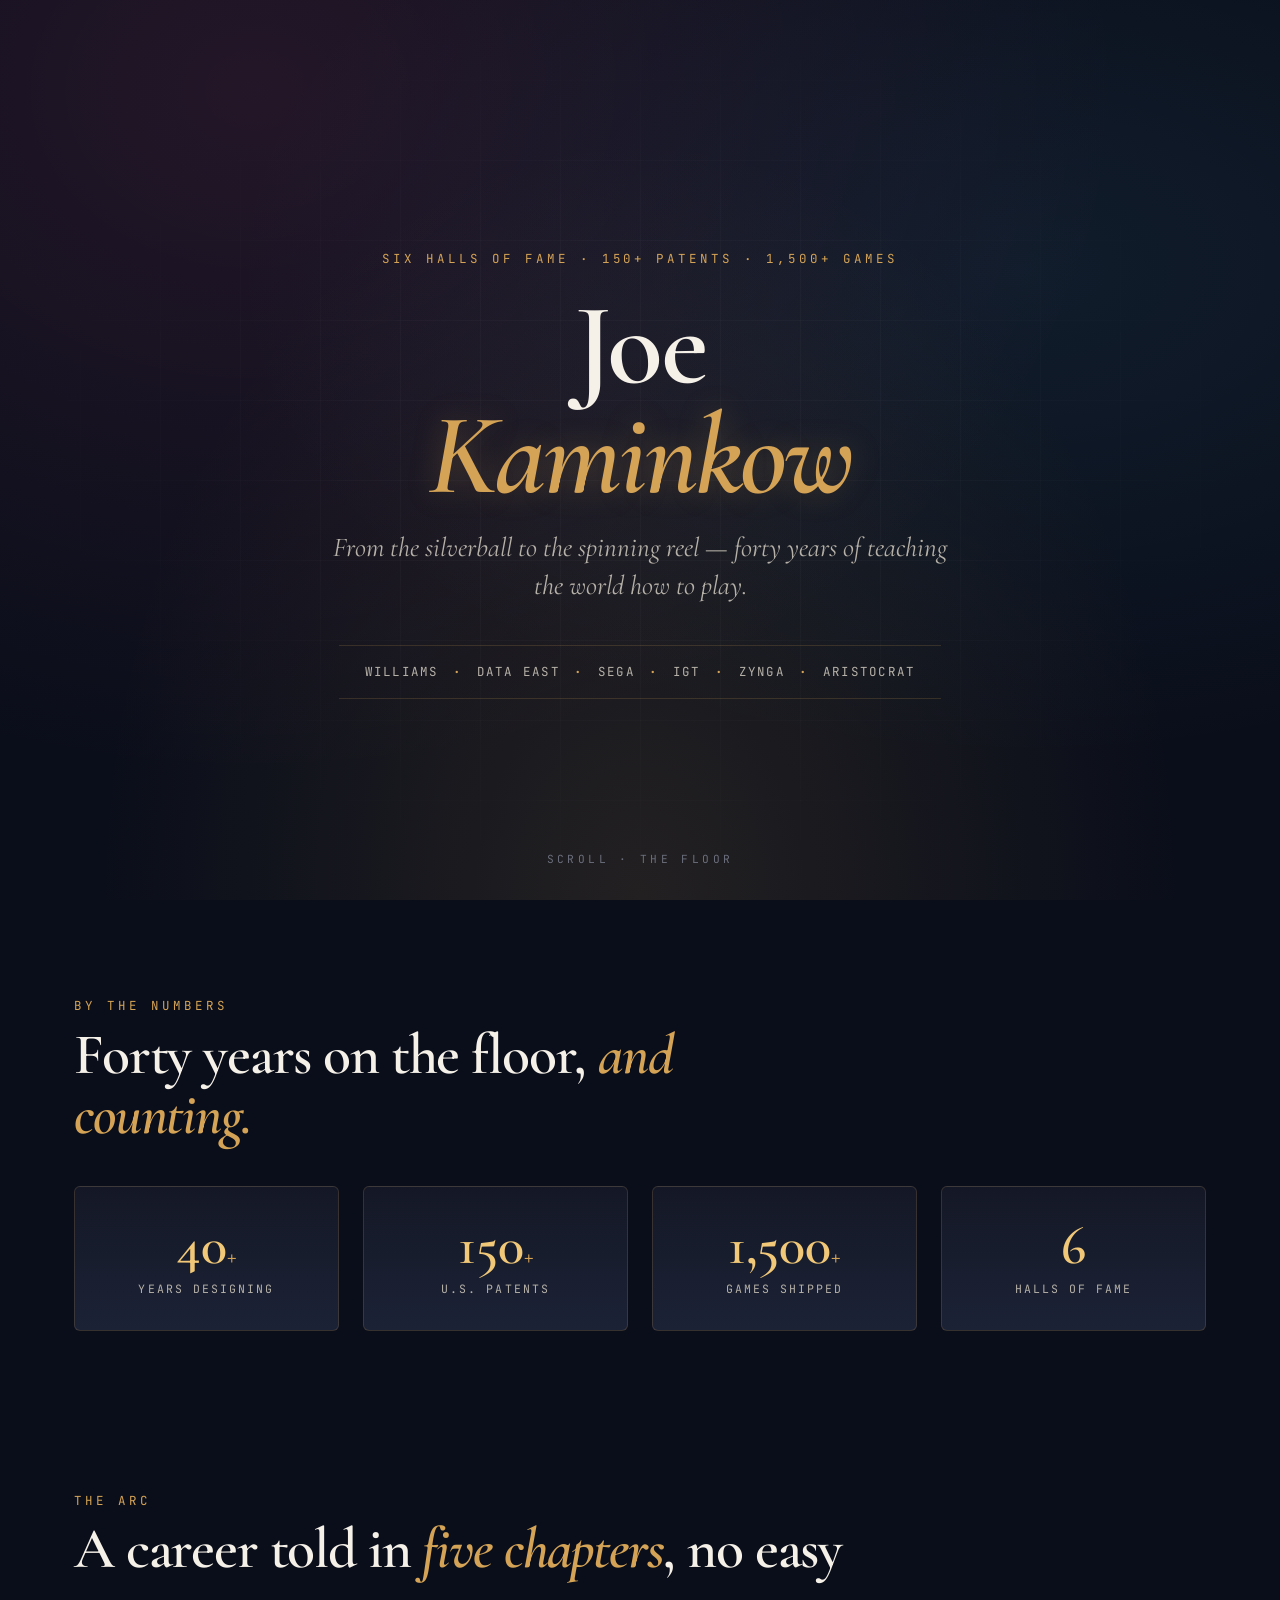
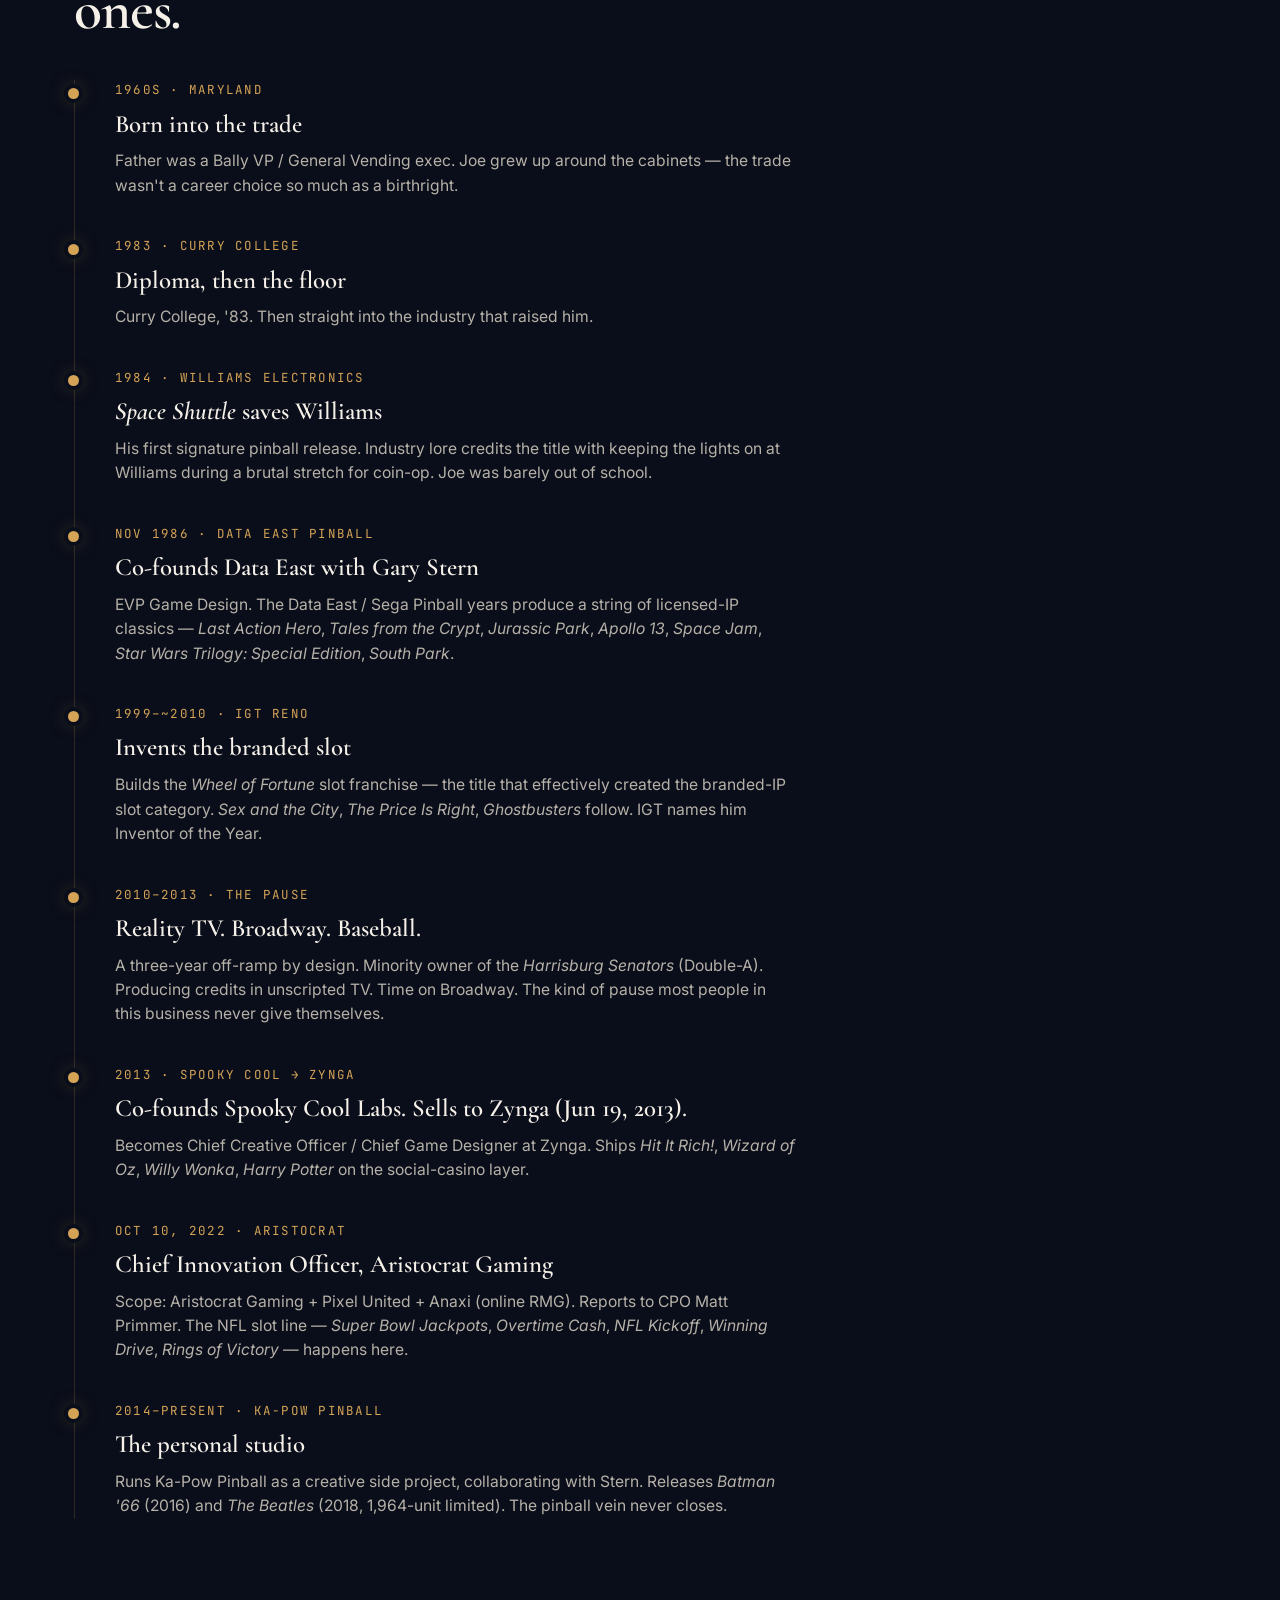
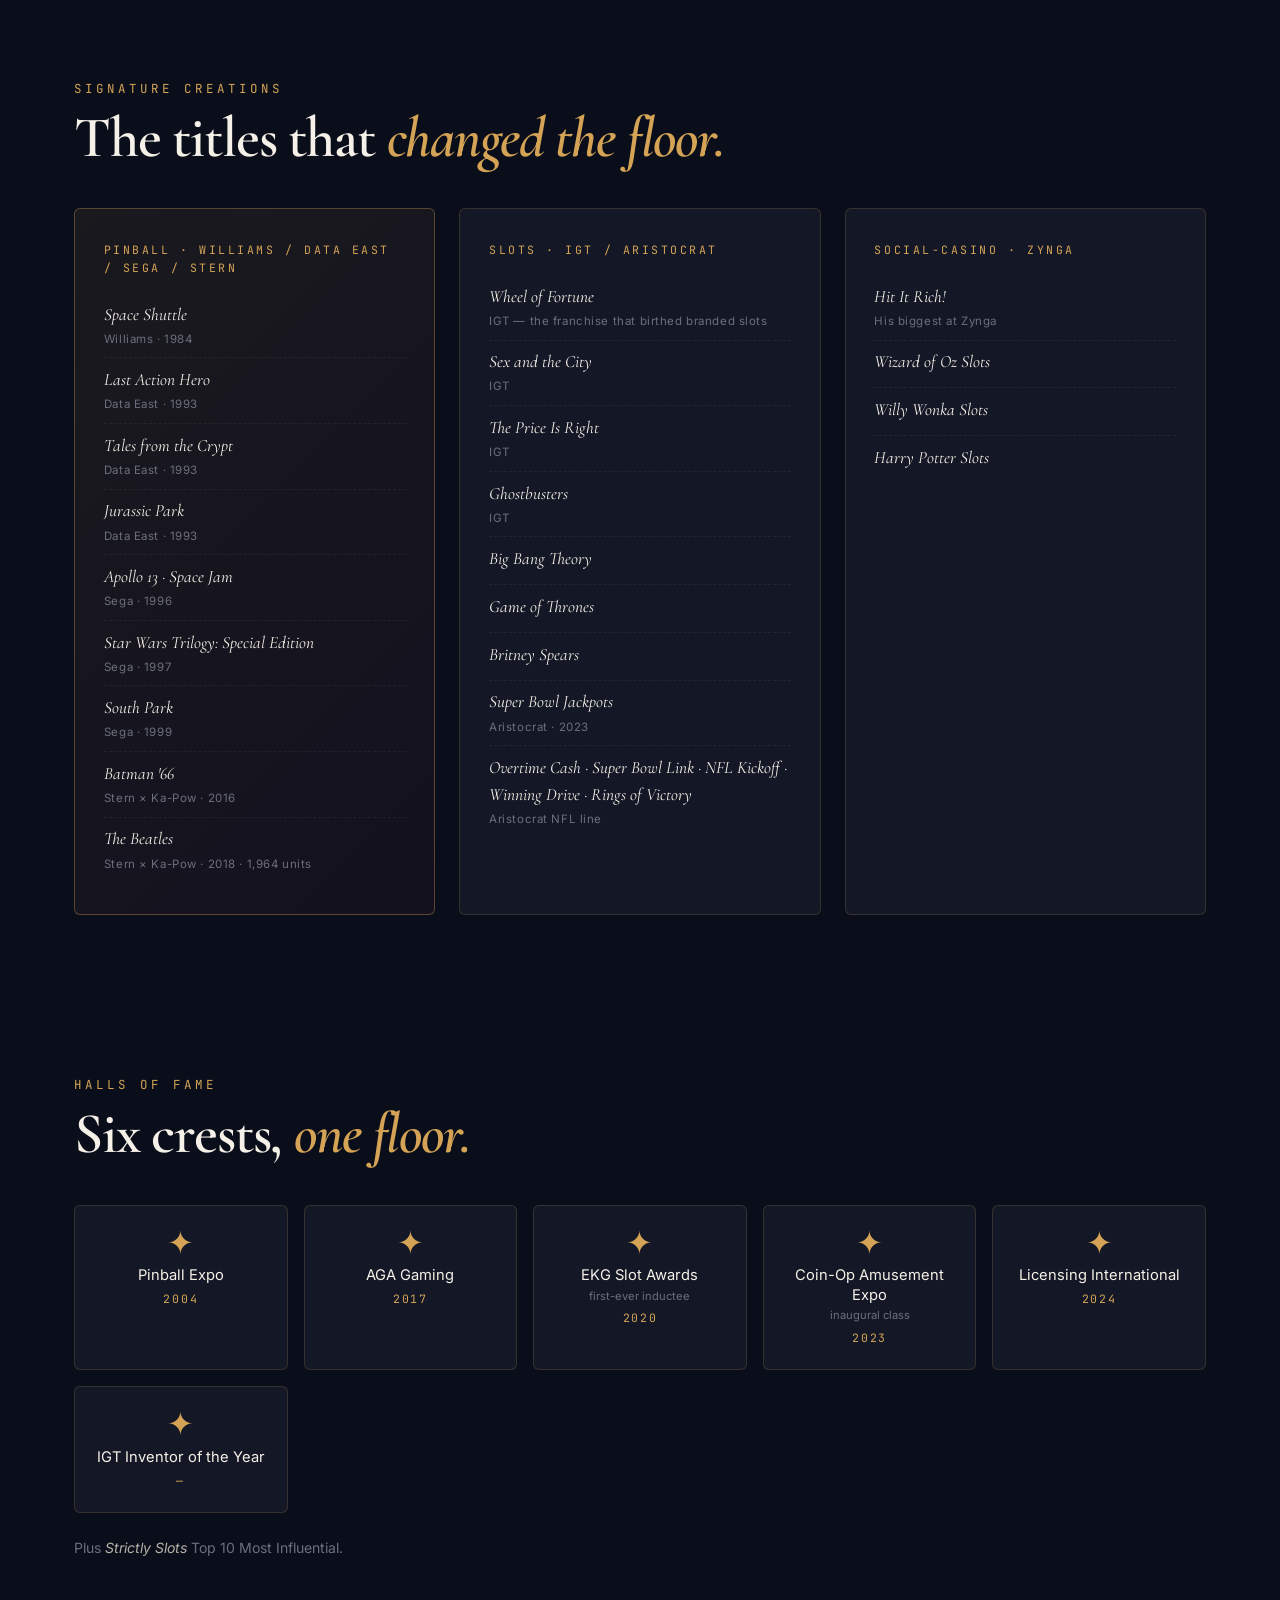
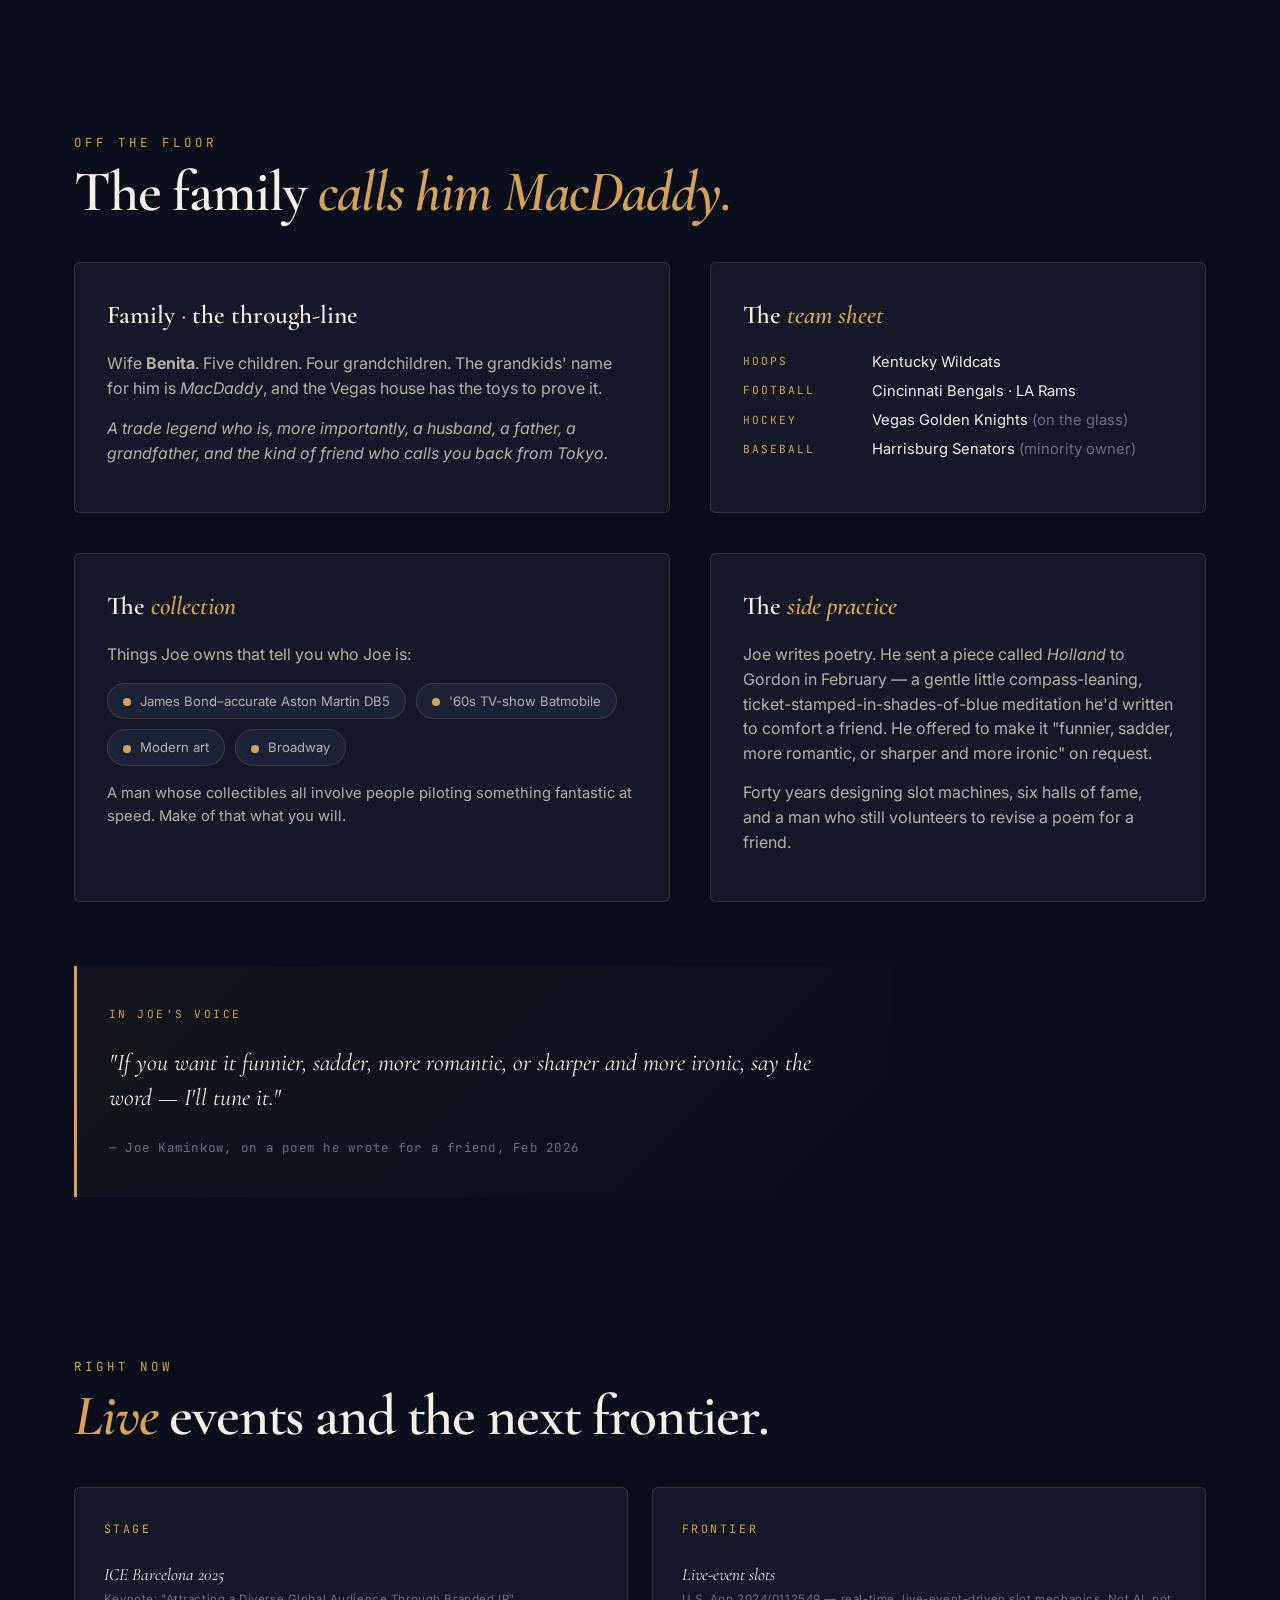
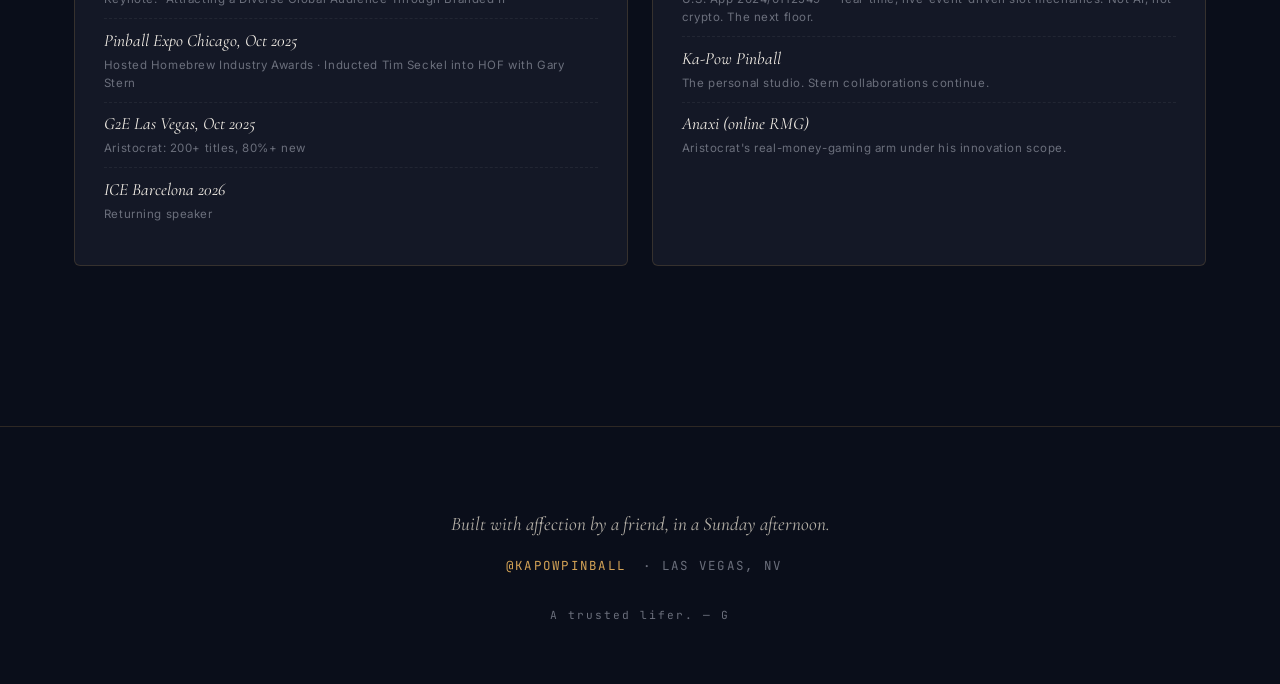
==== index.html @ 8e976a7f "Initial site: joe-kaminkow — forty years on the floor Single-page tribute to Joe Kaminkow's career a" ====
<!doctype html>
<html lang="en">
<head>
<meta charset="utf-8">
<meta name="viewport" content="width=device-width,initial-scale=1">
<title>Joe Kaminkow — Forty Years on the Floor</title>
<meta name="description" content="A tribute to Joe Kaminkow: pinball wizard, slot pioneer, six-time hall of famer, MacDaddy. Built by Gordon Bellamy.">
<link rel="preconnect" href="https://fonts.googleapis.com">
<link rel="preconnect" href="https://fonts.gstatic.com" crossorigin>
<link href="https://fonts.googleapis.com/css2?family=Cormorant+Garamond:ital,wght@0,400;0,500;0,600;0,700;1,400&family=Inter:wght@300;400;500;600;700&family=JetBrains+Mono:wght@400;600&display=swap" rel="stylesheet">
<style>
  :root {
    --bg: #0a0e1a;
    --surface: #141826;
    --surface-2: #1c2236;
    --ink: #f5f0e8;
    --ink-dim: #b6b1a8;
    --ink-mute: #6b6f7c;
    --gold: #d4a356;
    --gold-bright: #f0c878;
    --crimson: #c84141;
    --neon: #ff5fa2;
    --cyan: #5ac8fa;
    --rule: rgba(212, 163, 86, 0.18);
  }
  *, *::before, *::after { box-sizing: border-box; }
  html { scroll-behavior: smooth; }
  body {
    margin: 0;
    background: var(--bg);
    color: var(--ink);
    font-family: 'Inter', system-ui, -apple-system, sans-serif;
    font-weight: 400;
    line-height: 1.55;
    -webkit-font-smoothing: antialiased;
    overflow-x: hidden;
  }
  ::selection { background: var(--gold); color: var(--bg); }

  .display { font-family: 'Cormorant Garamond', Georgia, serif; font-weight: 600; letter-spacing: -0.01em; }
  .mono { font-family: 'JetBrains Mono', ui-monospace, monospace; }
  .gold { color: var(--gold); }
  .crimson { color: var(--crimson); }
  .neon { color: var(--neon); }
  .dim { color: var(--ink-dim); }
  .mute { color: var(--ink-mute); }

  /* HERO */
  header.hero {
    min-height: 100vh;
    position: relative;
    display: flex;
    align-items: center;
    justify-content: center;
    padding: 6rem 1.5rem 3rem;
    overflow: hidden;
    text-align: center;
  }
  .hero::before {
    content: '';
    position: absolute; inset: 0;
    background:
      radial-gradient(ellipse at 20% 10%, rgba(255, 95, 162, 0.10), transparent 60%),
      radial-gradient(ellipse at 80% 30%, rgba(90, 200, 250, 0.08), transparent 55%),
      radial-gradient(ellipse at 50% 100%, rgba(212, 163, 86, 0.12), transparent 60%);
    pointer-events: none;
  }
  .hero::after {
    content: '';
    position: absolute; inset: 0;
    background-image:
      linear-gradient(rgba(255, 255, 255, 0.025) 1px, transparent 1px),
      linear-gradient(90deg, rgba(255, 255, 255, 0.025) 1px, transparent 1px);
    background-size: 80px 80px;
    mask-image: radial-gradient(ellipse at center, #000 30%, transparent 75%);
    -webkit-mask-image: radial-gradient(ellipse at center, #000 30%, transparent 75%);
    pointer-events: none;
  }
  .hero-inner { position: relative; z-index: 2; max-width: 980px; }
  .eyebrow {
    font-family: 'JetBrains Mono', monospace;
    font-size: 0.78rem;
    letter-spacing: 0.32em;
    color: var(--gold);
    text-transform: uppercase;
    margin-bottom: 1.4rem;
  }
  h1.name {
    font-family: 'Cormorant Garamond', Georgia, serif;
    font-weight: 600;
    font-size: clamp(3rem, 9vw, 7.5rem);
    line-height: 0.95;
    letter-spacing: -0.025em;
    margin: 0 0 1.2rem;
  }
  h1.name .first { display: block; color: var(--ink); }
  h1.name .last {
    display: block;
    color: var(--gold);
    font-style: italic;
    text-shadow: 0 0 30px rgba(212, 163, 86, 0.25);
  }
  .tagline {
    font-family: 'Cormorant Garamond', Georgia, serif;
    font-weight: 400;
    font-style: italic;
    font-size: clamp(1.15rem, 2.4vw, 1.7rem);
    color: var(--ink-dim);
    max-width: 640px;
    margin: 0 auto 2.5rem;
    line-height: 1.4;
  }
  .credits-bar {
    display: inline-flex;
    flex-wrap: wrap;
    justify-content: center;
    gap: 0.4rem 0;
    padding: 1rem 1.6rem;
    border-top: 1px solid var(--rule);
    border-bottom: 1px solid var(--rule);
    font-family: 'JetBrains Mono', monospace;
    font-size: 0.78rem;
    letter-spacing: 0.18em;
    text-transform: uppercase;
    color: var(--ink-dim);
  }
  .credits-bar span:not(:last-child)::after {
    content: '·';
    color: var(--gold);
    margin: 0 0.9rem;
    font-weight: bold;
  }
  .scroll-hint {
    position: absolute;
    bottom: 2rem; left: 50%;
    transform: translateX(-50%);
    font-family: 'JetBrains Mono', monospace;
    font-size: 0.7rem;
    letter-spacing: 0.3em;
    color: var(--ink-mute);
    text-transform: uppercase;
    z-index: 2;
  }

  /* SECTIONS */
  section {
    padding: 6rem 1.5rem;
    max-width: 1180px;
    margin: 0 auto;
  }
  .section-label {
    font-family: 'JetBrains Mono', monospace;
    font-size: 0.78rem;
    letter-spacing: 0.32em;
    color: var(--gold);
    text-transform: uppercase;
    margin: 0 0 0.6rem;
  }
  h2.section-title {
    font-family: 'Cormorant Garamond', Georgia, serif;
    font-weight: 600;
    font-size: clamp(2.2rem, 5vw, 3.6rem);
    line-height: 1.05;
    letter-spacing: -0.02em;
    margin: 0 0 2.5rem;
    max-width: 780px;
  }
  h2.section-title em { color: var(--gold); font-style: italic; }

  /* NUMBERS */
  .numbers {
    display: grid;
    grid-template-columns: repeat(auto-fit, minmax(220px, 1fr));
    gap: 1.5rem;
    margin-top: 1rem;
  }
  .stat {
    background: linear-gradient(180deg, var(--surface), var(--surface-2));
    border: 1px solid var(--rule);
    border-radius: 6px;
    padding: 2rem 1.6rem;
    text-align: center;
    transition: transform 0.3s ease, border-color 0.3s ease;
  }
  .stat:hover {
    transform: translateY(-4px);
    border-color: rgba(212, 163, 86, 0.5);
  }
  .stat .num {
    font-family: 'Cormorant Garamond', Georgia, serif;
    font-weight: 600;
    font-size: 3.4rem;
    line-height: 1;
    color: var(--gold-bright);
    margin-bottom: 0.4rem;
  }
  .stat .num small { font-size: 1.5rem; color: var(--gold); }
  .stat .lbl {
    font-family: 'JetBrains Mono', monospace;
    font-size: 0.72rem;
    letter-spacing: 0.18em;
    text-transform: uppercase;
    color: var(--ink-dim);
  }

  /* TIMELINE */
  .timeline {
    position: relative;
    padding-left: 2rem;
    border-left: 1px solid var(--rule);
    margin-top: 2rem;
  }
  .tl-item {
    position: relative;
    padding: 0 0 2.4rem 0.5rem;
  }
  .tl-item:last-child { padding-bottom: 0; }
  .tl-item::before {
    content: '';
    position: absolute;
    left: -2.45rem;
    top: 0.45rem;
    width: 11px; height: 11px;
    border-radius: 50%;
    background: var(--gold);
    box-shadow: 0 0 0 4px var(--bg), 0 0 18px rgba(212, 163, 86, 0.5);
  }
  .tl-item .yr {
    font-family: 'JetBrains Mono', monospace;
    font-size: 0.78rem;
    letter-spacing: 0.18em;
    color: var(--gold);
    text-transform: uppercase;
    margin-bottom: 0.3rem;
  }
  .tl-item h3 {
    font-family: 'Cormorant Garamond', Georgia, serif;
    font-weight: 600;
    font-size: 1.55rem;
    margin: 0 0 0.4rem;
    color: var(--ink);
  }
  .tl-item p {
    margin: 0;
    color: var(--ink-dim);
    max-width: 680px;
    font-size: 0.98rem;
  }

  /* GAMES GRID */
  .games-cluster {
    display: grid;
    grid-template-columns: repeat(auto-fit, minmax(290px, 1fr));
    gap: 1.5rem;
    margin-top: 2rem;
  }
  .games-card {
    background: var(--surface);
    border: 1px solid var(--rule);
    border-radius: 6px;
    padding: 2rem 1.8rem;
  }
  .games-card .kind {
    font-family: 'JetBrains Mono', monospace;
    font-size: 0.72rem;
    letter-spacing: 0.22em;
    color: var(--gold);
    text-transform: uppercase;
    margin-bottom: 1rem;
    display: block;
  }
  .games-card ul {
    list-style: none;
    padding: 0;
    margin: 0;
  }
  .games-card li {
    padding: 0.55rem 0;
    border-bottom: 1px dashed rgba(255, 255, 255, 0.06);
    font-size: 0.95rem;
  }
  .games-card li:last-child { border-bottom: none; }
  .games-card li em {
    font-family: 'Cormorant Garamond', Georgia, serif;
    font-style: italic;
    color: var(--ink);
    font-size: 1.08rem;
  }
  .games-card li small {
    display: block;
    color: var(--ink-mute);
    font-size: 0.72rem;
    margin-top: 0.15rem;
    letter-spacing: 0.05em;
  }
  .games-card.featured {
    background: linear-gradient(135deg, rgba(212, 163, 86, 0.08), rgba(255, 95, 162, 0.04));
    border-color: rgba(212, 163, 86, 0.35);
  }

  /* HALLS */
  .halls {
    display: grid;
    grid-template-columns: repeat(auto-fit, minmax(180px, 1fr));
    gap: 1rem;
    margin-top: 2rem;
  }
  .hall {
    background: var(--surface);
    border: 1px solid var(--rule);
    border-radius: 6px;
    padding: 1.4rem 1.2rem;
    text-align: center;
    position: relative;
  }
  .hall .crest {
    font-family: 'Cormorant Garamond', serif;
    font-size: 2rem;
    color: var(--gold);
    line-height: 1;
    margin-bottom: 0.4rem;
  }
  .hall .nm {
    font-size: 0.92rem;
    color: var(--ink);
    margin-bottom: 0.3rem;
    line-height: 1.3;
  }
  .hall .yr {
    font-family: 'JetBrains Mono', monospace;
    font-size: 0.72rem;
    color: var(--gold);
    letter-spacing: 0.15em;
  }

  /* PERSONAL */
  .personal-grid {
    display: grid;
    grid-template-columns: 1.2fr 1fr;
    gap: 2.5rem;
    margin-top: 2rem;
  }
  @media (max-width: 760px) { .personal-grid { grid-template-columns: 1fr; } }
  .personal-card {
    background: var(--surface);
    border: 1px solid var(--rule);
    border-radius: 6px;
    padding: 2rem;
  }
  .personal-card h3 {
    font-family: 'Cormorant Garamond', serif;
    font-weight: 600;
    font-size: 1.6rem;
    margin: 0 0 1rem;
    color: var(--ink);
  }
  .personal-card h3 .em { color: var(--gold); font-style: italic; }
  .personal-card p { margin: 0 0 0.9rem; color: var(--ink-dim); }
  .kv {
    display: grid;
    grid-template-columns: 110px 1fr;
    gap: 0.4rem 1.2rem;
    margin-top: 1rem;
    font-size: 0.92rem;
  }
  .kv dt {
    font-family: 'JetBrains Mono', monospace;
    font-size: 0.7rem;
    letter-spacing: 0.18em;
    color: var(--gold);
    text-transform: uppercase;
    padding-top: 0.15rem;
  }
  .kv dd { margin: 0; color: var(--ink); }

  /* POEM / VOICE */
  .voice {
    margin-top: 4rem;
    background: linear-gradient(135deg, rgba(212, 163, 86, 0.05), rgba(0, 0, 0, 0));
    border-left: 3px solid var(--gold);
    padding: 2.5rem 2.5rem 2.5rem 2rem;
    max-width: 820px;
  }
  .voice .ascript {
    font-family: 'JetBrains Mono', monospace;
    font-size: 0.7rem;
    letter-spacing: 0.22em;
    text-transform: uppercase;
    color: var(--gold);
    margin-bottom: 1.4rem;
  }
  .voice blockquote {
    font-family: 'Cormorant Garamond', Georgia, serif;
    font-style: italic;
    font-size: 1.5rem;
    line-height: 1.45;
    color: var(--ink);
    margin: 0;
    padding: 0;
    border: none;
  }
  .voice cite {
    display: block;
    margin-top: 1.4rem;
    font-style: normal;
    font-family: 'JetBrains Mono', monospace;
    font-size: 0.78rem;
    color: var(--ink-mute);
    letter-spacing: 0.1em;
  }

  /* CRESTS / SPORTS / COLLECTOR */
  .badges {
    display: flex;
    flex-wrap: wrap;
    gap: 0.6rem;
    margin-top: 1rem;
  }
  .badge {
    display: inline-block;
    padding: 0.45rem 0.95rem;
    background: var(--surface-2);
    border: 1px solid var(--rule);
    border-radius: 999px;
    font-size: 0.82rem;
    color: var(--ink-dim);
  }
  .badge .dot {
    display: inline-block;
    width: 8px; height: 8px; border-radius: 50%;
    background: var(--gold);
    margin-right: 0.55rem;
    vertical-align: middle;
  }

  /* FOOTER */
  footer {
    padding: 4rem 1.5rem 3rem;
    border-top: 1px solid var(--rule);
    text-align: center;
    margin-top: 4rem;
  }
  footer .built {
    font-family: 'Cormorant Garamond', serif;
    font-style: italic;
    font-size: 1.2rem;
    color: var(--ink-dim);
    margin-bottom: 1rem;
  }
  footer .links {
    font-family: 'JetBrains Mono', monospace;
    font-size: 0.78rem;
    letter-spacing: 0.18em;
    text-transform: uppercase;
    color: var(--ink-mute);
  }
  footer .links a {
    color: var(--gold);
    text-decoration: none;
    margin: 0 0.5rem;
  }
  footer .links a:hover { color: var(--gold-bright); }
  footer .signoff {
    margin-top: 2rem;
    font-family: 'JetBrains Mono', monospace;
    font-size: 0.7rem;
    color: var(--ink-mute);
    letter-spacing: 0.18em;
  }

  /* Section dividers — soft */
  section + section { padding-top: 4rem; }

  /* Reduce motion */
  @media (prefers-reduced-motion: reduce) {
    html { scroll-behavior: auto; }
    .stat { transition: none; }
  }
</style>
</head>
<body>

<header class="hero">
  <div class="hero-inner">
    <div class="eyebrow">Six Halls of Fame · 150+ Patents · 1,500+ Games</div>
    <h1 class="name">
      <span class="first">Joe</span>
      <span class="last">Kaminkow</span>
    </h1>
    <p class="tagline">From the silverball to the spinning reel — forty years of teaching the world how to play.</p>
    <div class="credits-bar">
      <span>Williams</span>
      <span>Data East</span>
      <span>Sega</span>
      <span>IGT</span>
      <span>Zynga</span>
      <span>Aristocrat</span>
    </div>
  </div>
  <div class="scroll-hint">scroll · the floor</div>
</header>

<section id="numbers">
  <div class="section-label">By the Numbers</div>
  <h2 class="section-title">Forty years on the floor, <em>and counting.</em></h2>
  <div class="numbers">
    <div class="stat"><div class="num">40<small>+</small></div><div class="lbl">Years Designing</div></div>
    <div class="stat"><div class="num">150<small>+</small></div><div class="lbl">U.S. Patents</div></div>
    <div class="stat"><div class="num">1,500<small>+</small></div><div class="lbl">Games Shipped</div></div>
    <div class="stat"><div class="num">6</div><div class="lbl">Halls of Fame</div></div>
  </div>
</section>

<section id="arc">
  <div class="section-label">The Arc</div>
  <h2 class="section-title">A career told in <em>five chapters</em>, no easy ones.</h2>
  <div class="timeline">
    <div class="tl-item">
      <div class="yr">1960s · Maryland</div>
      <h3>Born into the trade</h3>
      <p>Father was a Bally VP / General Vending exec. Joe grew up around the cabinets — the trade wasn't a career choice so much as a birthright.</p>
    </div>
    <div class="tl-item">
      <div class="yr">1983 · Curry College</div>
      <h3>Diploma, then the floor</h3>
      <p>Curry College, '83. Then straight into the industry that raised him.</p>
    </div>
    <div class="tl-item">
      <div class="yr">1984 · Williams Electronics</div>
      <h3><em>Space Shuttle</em> saves Williams</h3>
      <p>His first signature pinball release. Industry lore credits the title with keeping the lights on at Williams during a brutal stretch for coin-op. Joe was barely out of school.</p>
    </div>
    <div class="tl-item">
      <div class="yr">Nov 1986 · Data East Pinball</div>
      <h3>Co-founds Data East with Gary Stern</h3>
      <p>EVP Game Design. The Data East / Sega Pinball years produce a string of licensed-IP classics — <em>Last Action Hero</em>, <em>Tales from the Crypt</em>, <em>Jurassic Park</em>, <em>Apollo 13</em>, <em>Space Jam</em>, <em>Star Wars Trilogy: Special Edition</em>, <em>South Park</em>.</p>
    </div>
    <div class="tl-item">
      <div class="yr">1999–~2010 · IGT Reno</div>
      <h3>Invents the branded slot</h3>
      <p>Builds the <em>Wheel of Fortune</em> slot franchise — the title that effectively created the branded-IP slot category. <em>Sex and the City</em>, <em>The Price Is Right</em>, <em>Ghostbusters</em> follow. IGT names him Inventor of the Year.</p>
    </div>
    <div class="tl-item">
      <div class="yr">2010–2013 · The pause</div>
      <h3>Reality TV. Broadway. Baseball.</h3>
      <p>A three-year off-ramp by design. Minority owner of the <em>Harrisburg Senators</em> (Double-A). Producing credits in unscripted TV. Time on Broadway. The kind of pause most people in this business never give themselves.</p>
    </div>
    <div class="tl-item">
      <div class="yr">2013 · Spooky Cool → Zynga</div>
      <h3>Co-founds Spooky Cool Labs. Sells to Zynga (Jun 19, 2013).</h3>
      <p>Becomes Chief Creative Officer / Chief Game Designer at Zynga. Ships <em>Hit It Rich!</em>, <em>Wizard of Oz</em>, <em>Willy Wonka</em>, <em>Harry Potter</em> on the social-casino layer.</p>
    </div>
    <div class="tl-item">
      <div class="yr">Oct 10, 2022 · Aristocrat</div>
      <h3>Chief Innovation Officer, Aristocrat Gaming</h3>
      <p>Scope: Aristocrat Gaming + Pixel United + Anaxi (online RMG). Reports to CPO Matt Primmer. The NFL slot line — <em>Super Bowl Jackpots</em>, <em>Overtime Cash</em>, <em>NFL Kickoff</em>, <em>Winning Drive</em>, <em>Rings of Victory</em> — happens here.</p>
    </div>
    <div class="tl-item">
      <div class="yr">2014–present · Ka-Pow Pinball</div>
      <h3>The personal studio</h3>
      <p>Runs Ka-Pow Pinball as a creative side project, collaborating with Stern. Releases <em>Batman '66</em> (2016) and <em>The Beatles</em> (2018, 1,964-unit limited). The pinball vein never closes.</p>
    </div>
  </div>
</section>

<section id="works">
  <div class="section-label">Signature Creations</div>
  <h2 class="section-title">The titles that <em>changed the floor.</em></h2>
  <div class="games-cluster">

    <div class="games-card featured">
      <span class="kind">Pinball · Williams / Data East / Sega / Stern</span>
      <ul>
        <li><em>Space Shuttle</em><small>Williams · 1984</small></li>
        <li><em>Last Action Hero</em><small>Data East · 1993</small></li>
        <li><em>Tales from the Crypt</em><small>Data East · 1993</small></li>
        <li><em>Jurassic Park</em><small>Data East · 1993</small></li>
        <li><em>Apollo 13 · Space Jam</em><small>Sega · 1996</small></li>
        <li><em>Star Wars Trilogy: Special Edition</em><small>Sega · 1997</small></li>
        <li><em>South Park</em><small>Sega · 1999</small></li>
        <li><em>Batman '66</em><small>Stern × Ka-Pow · 2016</small></li>
        <li><em>The Beatles</em><small>Stern × Ka-Pow · 2018 · 1,964 units</small></li>
      </ul>
    </div>

    <div class="games-card">
      <span class="kind">Slots · IGT / Aristocrat</span>
      <ul>
        <li><em>Wheel of Fortune</em><small>IGT — the franchise that birthed branded slots</small></li>
        <li><em>Sex and the City</em><small>IGT</small></li>
        <li><em>The Price Is Right</em><small>IGT</small></li>
        <li><em>Ghostbusters</em><small>IGT</small></li>
        <li><em>Big Bang Theory</em><small></small></li>
        <li><em>Game of Thrones</em><small></small></li>
        <li><em>Britney Spears</em><small></small></li>
        <li><em>Super Bowl Jackpots</em><small>Aristocrat · 2023</small></li>
        <li><em>Overtime Cash · Super Bowl Link · NFL Kickoff · Winning Drive · Rings of Victory</em><small>Aristocrat NFL line</small></li>
      </ul>
    </div>

    <div class="games-card">
      <span class="kind">Social-casino · Zynga</span>
      <ul>
        <li><em>Hit It Rich!</em><small>His biggest at Zynga</small></li>
        <li><em>Wizard of Oz Slots</em><small></small></li>
        <li><em>Willy Wonka Slots</em><small></small></li>
        <li><em>Harry Potter Slots</em><small></small></li>
      </ul>
    </div>

  </div>
</section>

<section id="halls">
  <div class="section-label">Halls of Fame</div>
  <h2 class="section-title">Six crests, <em>one floor.</em></h2>
  <div class="halls">
    <div class="hall"><div class="crest">✦</div><div class="nm">Pinball Expo</div><div class="yr">2004</div></div>
    <div class="hall"><div class="crest">✦</div><div class="nm">AGA Gaming</div><div class="yr">2017</div></div>
    <div class="hall"><div class="crest">✦</div><div class="nm">EKG Slot Awards<br><small style="color:var(--ink-mute);font-size:0.7rem;">first-ever inductee</small></div><div class="yr">2020</div></div>
    <div class="hall"><div class="crest">✦</div><div class="nm">Coin-Op Amusement Expo<br><small style="color:var(--ink-mute);font-size:0.7rem;">inaugural class</small></div><div class="yr">2023</div></div>
    <div class="hall"><div class="crest">✦</div><div class="nm">Licensing International</div><div class="yr">2024</div></div>
    <div class="hall"><div class="crest">✦</div><div class="nm">IGT Inventor of the Year</div><div class="yr">—</div></div>
  </div>
  <p style="margin-top:1.5rem;color:var(--ink-mute);font-size:0.88rem;">Plus <em style="color:var(--ink-dim);">Strictly Slots</em> Top 10 Most Influential.</p>
</section>

<section id="personal">
  <div class="section-label">Off the Floor</div>
  <h2 class="section-title">The family <em>calls him MacDaddy.</em></h2>

  <div class="personal-grid">

    <div class="personal-card">
      <h3>Family <span class="em">·</span> the through-line</h3>
      <p>Wife <strong>Benita</strong>. Five children. Four grandchildren. The grandkids' name for him is <em>MacDaddy</em>, and the Vegas house has the toys to prove it.</p>
      <p style="color:var(--ink-dim);font-style:italic;margin-top:1rem;">A trade legend who is, more importantly, a husband, a father, a grandfather, and the kind of friend who calls you back from Tokyo.</p>
    </div>

    <div class="personal-card">
      <h3>The <span class="em">team sheet</span></h3>
      <dl class="kv">
        <dt>Hoops</dt><dd>Kentucky Wildcats</dd>
        <dt>Football</dt><dd>Cincinnati Bengals · LA Rams</dd>
        <dt>Hockey</dt><dd>Vegas Golden Knights <span class="mute">(on the glass)</span></dd>
        <dt>Baseball</dt><dd>Harrisburg Senators <span class="mute">(minority owner)</span></dd>
      </dl>
    </div>

    <div class="personal-card">
      <h3>The <span class="em">collection</span></h3>
      <p>Things Joe owns that tell you who Joe is:</p>
      <div class="badges">
        <span class="badge"><span class="dot"></span>James Bond–accurate Aston Martin DB5</span>
        <span class="badge"><span class="dot"></span>'60s TV-show Batmobile</span>
        <span class="badge"><span class="dot"></span>Modern art</span>
        <span class="badge"><span class="dot"></span>Broadway</span>
      </div>
      <p style="margin-top:1rem;font-size:0.92rem;">A man whose collectibles all involve people piloting something fantastic at speed. Make of that what you will.</p>
    </div>

    <div class="personal-card">
      <h3>The <span class="em">side practice</span></h3>
      <p>Joe writes poetry. He sent a piece called <em>Holland</em> to Gordon in February — a gentle little compass-leaning, ticket-stamped-in-shades-of-blue meditation he'd written to comfort a friend. He offered to make it <span class="dim">"funnier, sadder, more romantic, or sharper and more ironic"</span> on request.</p>
      <p>Forty years designing slot machines, six halls of fame, and a man who still volunteers to revise a poem for a friend.</p>
    </div>

  </div>

  <div class="voice">
    <div class="ascript">In Joe's voice</div>
    <blockquote>
      "If you want it funnier, sadder, more romantic, or sharper and more ironic, say the word — I'll tune it."
    </blockquote>
    <cite>— Joe Kaminkow, on a poem he wrote for a friend, Feb 2026</cite>
  </div>

</section>

<section id="now">
  <div class="section-label">Right Now</div>
  <h2 class="section-title"><em>Live</em> events and the next frontier.</h2>
  <div class="games-cluster">
    <div class="games-card">
      <span class="kind">Stage</span>
      <ul>
        <li><em>ICE Barcelona 2025</em><small>Keynote: "Attracting a Diverse Global Audience Through Branded IP"</small></li>
        <li><em>Pinball Expo Chicago, Oct 2025</em><small>Hosted Homebrew Industry Awards · Inducted Tim Seckel into HOF with Gary Stern</small></li>
        <li><em>G2E Las Vegas, Oct 2025</em><small>Aristocrat: 200+ titles, 80%+ new</small></li>
        <li><em>ICE Barcelona 2026</em><small>Returning speaker</small></li>
      </ul>
    </div>
    <div class="games-card">
      <span class="kind">Frontier</span>
      <ul>
        <li><em>Live-event slots</em><small>U.S. App 2024/0112549 — real-time, live-event-driven slot mechanics. Not AI, not crypto. The next floor.</small></li>
        <li><em>Ka-Pow Pinball</em><small>The personal studio. Stern collaborations continue.</small></li>
        <li><em>Anaxi (online RMG)</em><small>Aristocrat's real-money-gaming arm under his innovation scope.</small></li>
      </ul>
    </div>
  </div>
</section>

<footer>
  <p class="built">Built with affection by a friend, in a Sunday afternoon.</p>
  <p class="links">
    <a href="https://twitter.com/KapowPinball" target="_blank" rel="noopener">@KapowPinball</a>
    ·
    <span style="color:var(--ink-mute);">Las Vegas, NV</span>
  </p>
  <p class="signoff">A trusted lifer. — G</p>
</footer>

</body>
</html>
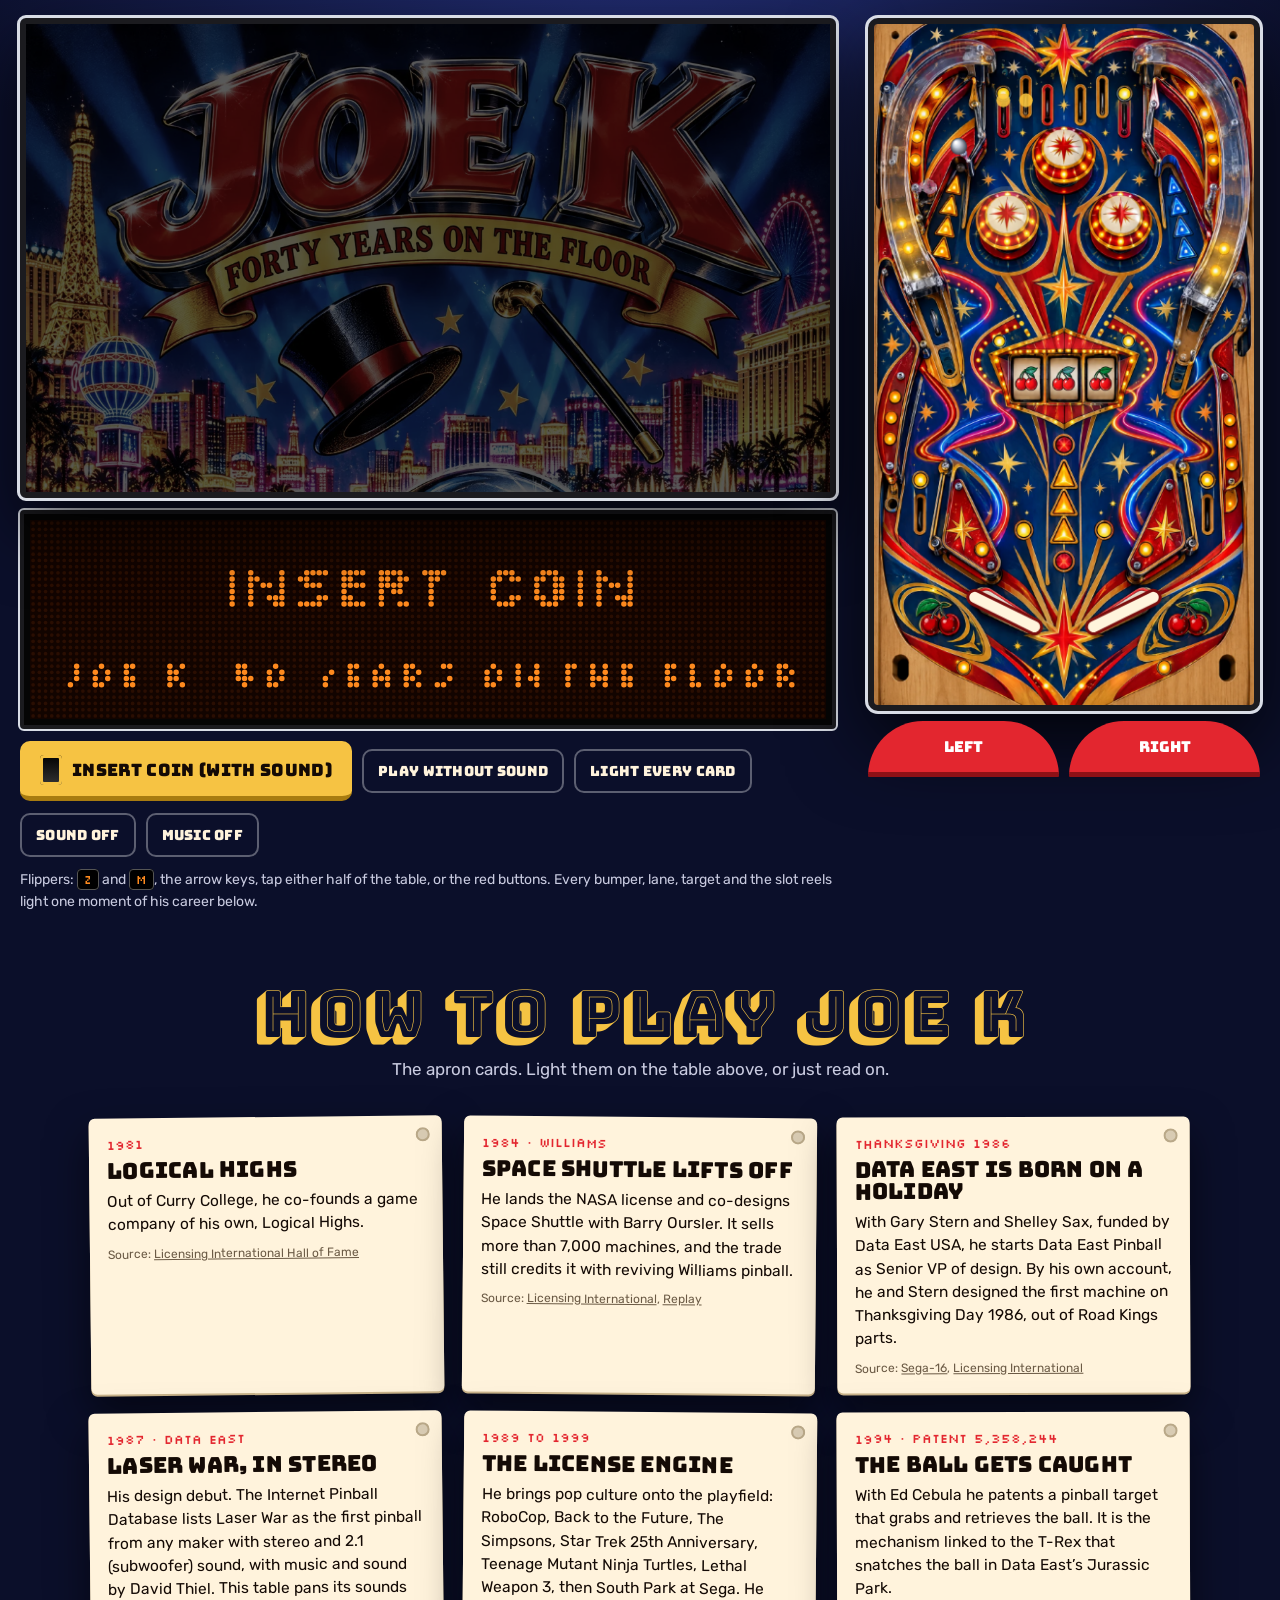
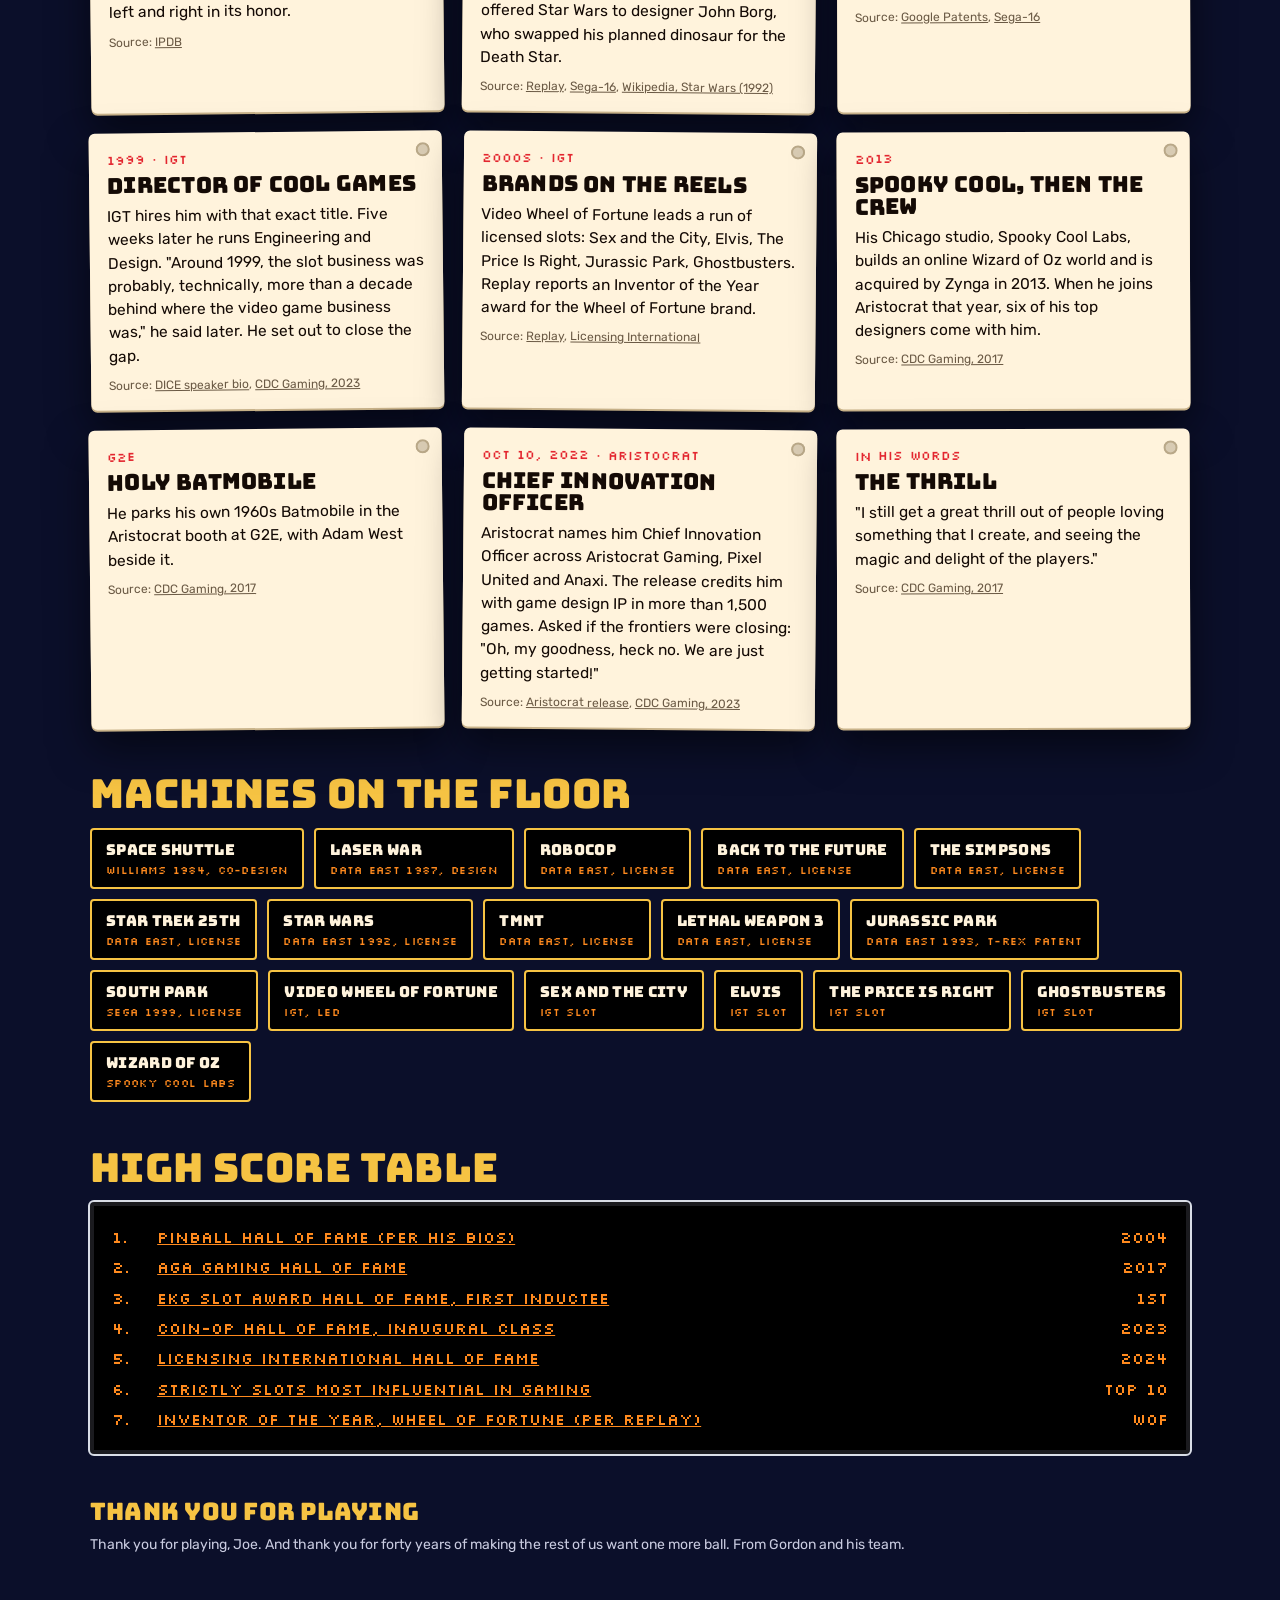
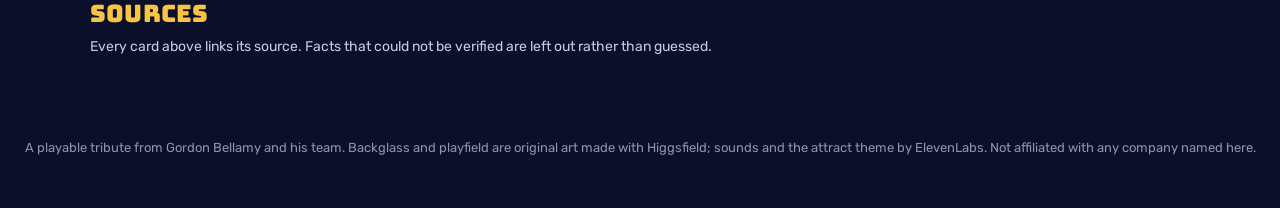
==== commit 42cbb6dc: "Joe K: attract mode. A playable pinball tribute with sourced career cards, stereo sound for Laser Wa" ====
--- a/index.html
+++ b/index.html
@@ -2,714 +2,130 @@
 <html lang="en">
 <head>
 <meta charset="utf-8">
-<meta name="viewport" content="width=device-width,initial-scale=1">
-<title>Joe Kaminkow — Forty Years on the Floor</title>
-<meta name="description" content="A tribute to Joe Kaminkow: pinball wizard, slot pioneer, six-time hall of famer, MacDaddy. Built by Gordon Bellamy.">
+<script>document.documentElement.classList.add("js")</script>
+<meta name="viewport" content="width=device-width, initial-scale=1, viewport-fit=cover">
+<meta name="robots" content="noindex, nofollow, noarchive, noimageindex">
+<title>Joe K, Forty Years on the Floor</title>
+<meta name="description" content="A playable tribute to Joe Kaminkow: drop a coin, flip the ball, and light up four decades of pinball and slot design.">
+<meta property="og:title" content="Joe K, Forty Years on the Floor">
+<meta property="og:description" content="Drop a coin. Flip the ball. Light up forty years of play.">
+<meta property="og:image" content="art/backglass.webp">
+<meta name="theme-color" content="#0b0f2a">
 <link rel="preconnect" href="https://fonts.googleapis.com">
 <link rel="preconnect" href="https://fonts.gstatic.com" crossorigin>
-<link href="https://fonts.googleapis.com/css2?family=Cormorant+Garamond:ital,wght@0,400;0,500;0,600;0,700;1,400&family=Inter:wght@300;400;500;600;700&family=JetBrains+Mono:wght@400;600&display=swap" rel="stylesheet">
+<link href="https://fonts.googleapis.com/css2?family=Silkscreen&family=Bungee&family=Bungee+Shade&family=Rubik:wght@400;600;800&display=swap" rel="stylesheet">
+<!-- STYLE: Attract mode. The page is an original early-90s pinball machine in Joe's own medium: an airbrushed backglass (Higgsfield), a 128x32 orange dot-matrix display, a playable table whose physics follow the painted art, and the story told as apron cards (the instruction and replay cards on a real playfield). FORBIDS: dark editorial serif hero, card grids, typewriter kickers, pill buttons, stock photos of him | WHY: his life's work is making people want to put in one more coin; the tribute should do that in the first ten seconds | ALT: a Las Vegas bulb-marquee showroom page (rejected: a sign you read, not a game you play). -->
 <style>
-  :root {
-    --bg: #0a0e1a;
-    --surface: #141826;
-    --surface-2: #1c2236;
-    --ink: #f5f0e8;
-    --ink-dim: #b6b1a8;
-    --ink-mute: #6b6f7c;
-    --gold: #d4a356;
-    --gold-bright: #f0c878;
-    --crimson: #c84141;
-    --neon: #ff5fa2;
-    --cyan: #5ac8fa;
-    --rule: rgba(212, 163, 86, 0.18);
-  }
-  *, *::before, *::after { box-sizing: border-box; }
-  html { scroll-behavior: smooth; }
-  body {
-    margin: 0;
-    background: var(--bg);
-    color: var(--ink);
-    font-family: 'Inter', system-ui, -apple-system, sans-serif;
-    font-weight: 400;
-    line-height: 1.55;
-    -webkit-font-smoothing: antialiased;
-    overflow-x: hidden;
-  }
-  ::selection { background: var(--gold); color: var(--bg); }
+:root{
+  --cab:#0b0f2a; --cab2:#141a44; --chrome:#d9dde6; --red:#e3262f; --gold:#f6c343; --blue:#1d4fd8; --cream:#fff3dc; --ink:#140a05; --dmd:#ff8a1e;
+  --display:"Bungee",Impact,sans-serif; --shade:"Bungee Shade","Bungee",Impact,sans-serif; --body:"Rubik",system-ui,-apple-system,sans-serif; --pix:"Silkscreen",ui-monospace,monospace;
+  color-scheme:dark;
+}
+*{box-sizing:border-box}
+[hidden]{display:none!important}
+html{scroll-behavior:smooth}
+body{margin:0;background:radial-gradient(1200px 700px at 50% -10%,#24307a 0,var(--cab) 60%) fixed,var(--cab);color:var(--cream);font:400 17px/1.55 var(--body);-webkit-font-smoothing:antialiased}
+a{color:var(--gold)}
+:focus-visible{outline:3px solid var(--gold);outline-offset:3px}
+h1,h2,h3{font-family:var(--display);font-weight:400;line-height:1;margin:0;letter-spacing:.01em}
+p{margin:0}
+.skip{position:absolute;left:10px;top:-60px;background:var(--gold);color:var(--ink);padding:10px 14px;z-index:50}.skip:focus{top:10px}
 
-  .display { font-family: 'Cormorant Garamond', Georgia, serif; font-weight: 600; letter-spacing: -0.01em; }
-  .mono { font-family: 'JetBrains Mono', ui-monospace, monospace; }
-  .gold { color: var(--gold); }
-  .crimson { color: var(--crimson); }
-  .neon { color: var(--neon); }
-  .dim { color: var(--ink-dim); }
-  .mute { color: var(--ink-mute); }
+/* the cabinet */
+.cabinet{display:grid;grid-template-columns:minmax(0,1fr) auto;gap:clamp(14px,2.5vw,32px);align-items:start;width:min(1240px,100% - 24px);margin:0 auto;padding:clamp(10px,2vh,22px) 0 30px}
+.head{display:grid;gap:12px}
+.backglass{margin:0;position:relative;border:6px solid #1b1b1f;outline:3px solid var(--chrome);border-radius:6px;overflow:hidden;box-shadow:0 0 0 1px #000,0 30px 70px #000a}
+.backglass img{display:block;width:100%;height:auto;max-height:52vh;object-fit:cover;object-position:50% 0}
+html.js .backglass img{filter:brightness(.35) saturate(.6);transition:filter 1.4s ease}
+html.js body.lit .backglass img{filter:none;animation:glow 2.6s ease-in-out infinite}
+@keyframes glow{50%{filter:brightness(1.08) saturate(1.1)}}
+.dmdbox{background:#050505;border:4px solid #1b1b1f;outline:2px solid var(--chrome);border-radius:4px;padding:6px}
+#dmd{display:block;width:100%;height:auto;aspect-ratio:4/1;image-rendering:pixelated}
+.controls{display:flex;flex-wrap:wrap;gap:10px;align-items:center}
+.btn{appearance:none;cursor:pointer;font:400 17px var(--display);letter-spacing:.02em;color:var(--ink);background:var(--gold);border:0;border-bottom:5px solid #a77b10;border-radius:10px;padding:14px 20px 11px;min-height:52px;text-decoration:none;display:inline-flex;align-items:center;gap:10px}
+.btn:active{transform:translateY(3px);border-bottom-width:2px}
+.btn.red{background:var(--red);color:#fff;border-bottom-color:#8d1016}
+.btn.ghost{background:transparent;color:var(--cream);border:2px solid #ffffff55;border-bottom:2px solid #ffffff55;font-size:14px;min-height:44px;padding:10px 14px}
+.btn.ghost[aria-pressed="true"]{border-color:var(--gold);color:var(--gold)}
+.coinslot{width:22px;height:30px;border-radius:4px;background:linear-gradient(#000,#333);box-shadow:inset 0 0 0 3px #f6c343;display:inline-block}
+.howto{font-size:14px;color:#c9cbe0}
+.howto kbd{font:400 12px var(--pix);background:#000;border:1px solid #555;border-radius:4px;padding:2px 6px;color:var(--dmd)}
+#progress{font:400 13px var(--pix);color:var(--dmd)}
+.table{position:relative;justify-self:end}
+.table canvas{display:block;border:6px solid #1b1b1f;outline:3px solid var(--chrome);border-radius:10px;box-shadow:0 30px 80px #000c;touch-action:none;background:#16204a}
+.flips{display:flex;justify-content:space-between;gap:10px;margin-top:10px}
+.flips button{flex:1;appearance:none;border:0;border-radius:999px 999px 18px 18px;background:var(--red);color:#fff;font:400 15px var(--display);min-height:56px;border-bottom:5px solid #8d1016;cursor:pointer;touch-action:none}
+.sr{position:absolute;width:1px;height:1px;overflow:hidden;clip:rect(0 0 0 0)}
+@media (max-width:860px){.cabinet{grid-template-columns:1fr}.table{justify-self:center;scroll-margin-top:calc(var(--dmdh,70px) + 8px)}.backglass img{max-height:30vh}
+ body.playing .dmdbox{position:fixed;top:0;left:0;right:0;z-index:30;border-radius:0;outline:0;border-width:0 0 3px;padding:4px 8px calc(4px)}
+ body.playing .cabinet{padding-top:calc(var(--dmdh,70px) + 6px)}}
 
-  /* HERO */
-  header.hero {
-    min-height: 100vh;
-    position: relative;
-    display: flex;
-    align-items: center;
-    justify-content: center;
-    padding: 6rem 1.5rem 3rem;
-    overflow: hidden;
-    text-align: center;
-  }
-  .hero::before {
-    content: '';
-    position: absolute; inset: 0;
-    background:
-      radial-gradient(ellipse at 20% 10%, rgba(255, 95, 162, 0.10), transparent 60%),
-      radial-gradient(ellipse at 80% 30%, rgba(90, 200, 250, 0.08), transparent 55%),
-      radial-gradient(ellipse at 50% 100%, rgba(212, 163, 86, 0.12), transparent 60%);
-    pointer-events: none;
-  }
-  .hero::after {
-    content: '';
-    position: absolute; inset: 0;
-    background-image:
-      linear-gradient(rgba(255, 255, 255, 0.025) 1px, transparent 1px),
-      linear-gradient(90deg, rgba(255, 255, 255, 0.025) 1px, transparent 1px);
-    background-size: 80px 80px;
-    mask-image: radial-gradient(ellipse at center, #000 30%, transparent 75%);
-    -webkit-mask-image: radial-gradient(ellipse at center, #000 30%, transparent 75%);
-    pointer-events: none;
-  }
-  .hero-inner { position: relative; z-index: 2; max-width: 980px; }
-  .eyebrow {
-    font-family: 'JetBrains Mono', monospace;
-    font-size: 0.78rem;
-    letter-spacing: 0.32em;
-    color: var(--gold);
-    text-transform: uppercase;
-    margin-bottom: 1.4rem;
-  }
-  h1.name {
-    font-family: 'Cormorant Garamond', Georgia, serif;
-    font-weight: 600;
-    font-size: clamp(3rem, 9vw, 7.5rem);
-    line-height: 0.95;
-    letter-spacing: -0.025em;
-    margin: 0 0 1.2rem;
-  }
-  h1.name .first { display: block; color: var(--ink); }
-  h1.name .last {
-    display: block;
-    color: var(--gold);
-    font-style: italic;
-    text-shadow: 0 0 30px rgba(212, 163, 86, 0.25);
-  }
-  .tagline {
-    font-family: 'Cormorant Garamond', Georgia, serif;
-    font-weight: 400;
-    font-style: italic;
-    font-size: clamp(1.15rem, 2.4vw, 1.7rem);
-    color: var(--ink-dim);
-    max-width: 640px;
-    margin: 0 auto 2.5rem;
-    line-height: 1.4;
-  }
-  .credits-bar {
-    display: inline-flex;
-    flex-wrap: wrap;
-    justify-content: center;
-    gap: 0.4rem 0;
-    padding: 1rem 1.6rem;
-    border-top: 1px solid var(--rule);
-    border-bottom: 1px solid var(--rule);
-    font-family: 'JetBrains Mono', monospace;
-    font-size: 0.78rem;
-    letter-spacing: 0.18em;
-    text-transform: uppercase;
-    color: var(--ink-dim);
-  }
-  .credits-bar span:not(:last-child)::after {
-    content: '·';
-    color: var(--gold);
-    margin: 0 0.9rem;
-    font-weight: bold;
-  }
-  .scroll-hint {
-    position: absolute;
-    bottom: 2rem; left: 50%;
-    transform: translateX(-50%);
-    font-family: 'JetBrains Mono', monospace;
-    font-size: 0.7rem;
-    letter-spacing: 0.3em;
-    color: var(--ink-mute);
-    text-transform: uppercase;
-    z-index: 2;
-  }
-
-  /* SECTIONS */
-  section {
-    padding: 6rem 1.5rem;
-    max-width: 1180px;
-    margin: 0 auto;
-  }
-  .section-label {
-    font-family: 'JetBrains Mono', monospace;
-    font-size: 0.78rem;
-    letter-spacing: 0.32em;
-    color: var(--gold);
-    text-transform: uppercase;
-    margin: 0 0 0.6rem;
-  }
-  h2.section-title {
-    font-family: 'Cormorant Garamond', Georgia, serif;
-    font-weight: 600;
-    font-size: clamp(2.2rem, 5vw, 3.6rem);
-    line-height: 1.05;
-    letter-spacing: -0.02em;
-    margin: 0 0 2.5rem;
-    max-width: 780px;
-  }
-  h2.section-title em { color: var(--gold); font-style: italic; }
-
-  /* NUMBERS */
-  .numbers {
-    display: grid;
-    grid-template-columns: repeat(auto-fit, minmax(220px, 1fr));
-    gap: 1.5rem;
-    margin-top: 1rem;
-  }
-  .stat {
-    background: linear-gradient(180deg, var(--surface), var(--surface-2));
-    border: 1px solid var(--rule);
-    border-radius: 6px;
-    padding: 2rem 1.6rem;
-    text-align: center;
-    transition: transform 0.3s ease, border-color 0.3s ease;
-  }
-  .stat:hover {
-    transform: translateY(-4px);
-    border-color: rgba(212, 163, 86, 0.5);
-  }
-  .stat .num {
-    font-family: 'Cormorant Garamond', Georgia, serif;
-    font-weight: 600;
-    font-size: 3.4rem;
-    line-height: 1;
-    color: var(--gold-bright);
-    margin-bottom: 0.4rem;
-  }
-  .stat .num small { font-size: 1.5rem; color: var(--gold); }
-  .stat .lbl {
-    font-family: 'JetBrains Mono', monospace;
-    font-size: 0.72rem;
-    letter-spacing: 0.18em;
-    text-transform: uppercase;
-    color: var(--ink-dim);
-  }
-
-  /* TIMELINE */
-  .timeline {
-    position: relative;
-    padding-left: 2rem;
-    border-left: 1px solid var(--rule);
-    margin-top: 2rem;
-  }
-  .tl-item {
-    position: relative;
-    padding: 0 0 2.4rem 0.5rem;
-  }
-  .tl-item:last-child { padding-bottom: 0; }
-  .tl-item::before {
-    content: '';
-    position: absolute;
-    left: -2.45rem;
-    top: 0.45rem;
-    width: 11px; height: 11px;
-    border-radius: 50%;
-    background: var(--gold);
-    box-shadow: 0 0 0 4px var(--bg), 0 0 18px rgba(212, 163, 86, 0.5);
-  }
-  .tl-item .yr {
-    font-family: 'JetBrains Mono', monospace;
-    font-size: 0.78rem;
-    letter-spacing: 0.18em;
-    color: var(--gold);
-    text-transform: uppercase;
-    margin-bottom: 0.3rem;
-  }
-  .tl-item h3 {
-    font-family: 'Cormorant Garamond', Georgia, serif;
-    font-weight: 600;
-    font-size: 1.55rem;
-    margin: 0 0 0.4rem;
-    color: var(--ink);
-  }
-  .tl-item p {
-    margin: 0;
-    color: var(--ink-dim);
-    max-width: 680px;
-    font-size: 0.98rem;
-  }
-
-  /* GAMES GRID */
-  .games-cluster {
-    display: grid;
-    grid-template-columns: repeat(auto-fit, minmax(290px, 1fr));
-    gap: 1.5rem;
-    margin-top: 2rem;
-  }
-  .games-card {
-    background: var(--surface);
-    border: 1px solid var(--rule);
-    border-radius: 6px;
-    padding: 2rem 1.8rem;
-  }
-  .games-card .kind {
-    font-family: 'JetBrains Mono', monospace;
-    font-size: 0.72rem;
-    letter-spacing: 0.22em;
-    color: var(--gold);
-    text-transform: uppercase;
-    margin-bottom: 1rem;
-    display: block;
-  }
-  .games-card ul {
-    list-style: none;
-    padding: 0;
-    margin: 0;
-  }
-  .games-card li {
-    padding: 0.55rem 0;
-    border-bottom: 1px dashed rgba(255, 255, 255, 0.06);
-    font-size: 0.95rem;
-  }
-  .games-card li:last-child { border-bottom: none; }
-  .games-card li em {
-    font-family: 'Cormorant Garamond', Georgia, serif;
-    font-style: italic;
-    color: var(--ink);
-    font-size: 1.08rem;
-  }
-  .games-card li small {
-    display: block;
-    color: var(--ink-mute);
-    font-size: 0.72rem;
-    margin-top: 0.15rem;
-    letter-spacing: 0.05em;
-  }
-  .games-card.featured {
-    background: linear-gradient(135deg, rgba(212, 163, 86, 0.08), rgba(255, 95, 162, 0.04));
-    border-color: rgba(212, 163, 86, 0.35);
-  }
-
-  /* HALLS */
-  .halls {
-    display: grid;
-    grid-template-columns: repeat(auto-fit, minmax(180px, 1fr));
-    gap: 1rem;
-    margin-top: 2rem;
-  }
-  .hall {
-    background: var(--surface);
-    border: 1px solid var(--rule);
-    border-radius: 6px;
-    padding: 1.4rem 1.2rem;
-    text-align: center;
-    position: relative;
-  }
-  .hall .crest {
-    font-family: 'Cormorant Garamond', serif;
-    font-size: 2rem;
-    color: var(--gold);
-    line-height: 1;
-    margin-bottom: 0.4rem;
-  }
-  .hall .nm {
-    font-size: 0.92rem;
-    color: var(--ink);
-    margin-bottom: 0.3rem;
-    line-height: 1.3;
-  }
-  .hall .yr {
-    font-family: 'JetBrains Mono', monospace;
-    font-size: 0.72rem;
-    color: var(--gold);
-    letter-spacing: 0.15em;
-  }
-
-  /* PERSONAL */
-  .personal-grid {
-    display: grid;
-    grid-template-columns: 1.2fr 1fr;
-    gap: 2.5rem;
-    margin-top: 2rem;
-  }
-  @media (max-width: 760px) { .personal-grid { grid-template-columns: 1fr; } }
-  .personal-card {
-    background: var(--surface);
-    border: 1px solid var(--rule);
-    border-radius: 6px;
-    padding: 2rem;
-  }
-  .personal-card h3 {
-    font-family: 'Cormorant Garamond', serif;
-    font-weight: 600;
-    font-size: 1.6rem;
-    margin: 0 0 1rem;
-    color: var(--ink);
-  }
-  .personal-card h3 .em { color: var(--gold); font-style: italic; }
-  .personal-card p { margin: 0 0 0.9rem; color: var(--ink-dim); }
-  .kv {
-    display: grid;
-    grid-template-columns: 110px 1fr;
-    gap: 0.4rem 1.2rem;
-    margin-top: 1rem;
-    font-size: 0.92rem;
-  }
-  .kv dt {
-    font-family: 'JetBrains Mono', monospace;
-    font-size: 0.7rem;
-    letter-spacing: 0.18em;
-    color: var(--gold);
-    text-transform: uppercase;
-    padding-top: 0.15rem;
-  }
-  .kv dd { margin: 0; color: var(--ink); }
-
-  /* POEM / VOICE */
-  .voice {
-    margin-top: 4rem;
-    background: linear-gradient(135deg, rgba(212, 163, 86, 0.05), rgba(0, 0, 0, 0));
-    border-left: 3px solid var(--gold);
-    padding: 2.5rem 2.5rem 2.5rem 2rem;
-    max-width: 820px;
-  }
-  .voice .ascript {
-    font-family: 'JetBrains Mono', monospace;
-    font-size: 0.7rem;
-    letter-spacing: 0.22em;
-    text-transform: uppercase;
-    color: var(--gold);
-    margin-bottom: 1.4rem;
-  }
-  .voice blockquote {
-    font-family: 'Cormorant Garamond', Georgia, serif;
-    font-style: italic;
-    font-size: 1.5rem;
-    line-height: 1.45;
-    color: var(--ink);
-    margin: 0;
-    padding: 0;
-    border: none;
-  }
-  .voice cite {
-    display: block;
-    margin-top: 1.4rem;
-    font-style: normal;
-    font-family: 'JetBrains Mono', monospace;
-    font-size: 0.78rem;
-    color: var(--ink-mute);
-    letter-spacing: 0.1em;
-  }
-
-  /* CRESTS / SPORTS / COLLECTOR */
-  .badges {
-    display: flex;
-    flex-wrap: wrap;
-    gap: 0.6rem;
-    margin-top: 1rem;
-  }
-  .badge {
-    display: inline-block;
-    padding: 0.45rem 0.95rem;
-    background: var(--surface-2);
-    border: 1px solid var(--rule);
-    border-radius: 999px;
-    font-size: 0.82rem;
-    color: var(--ink-dim);
-  }
-  .badge .dot {
-    display: inline-block;
-    width: 8px; height: 8px; border-radius: 50%;
-    background: var(--gold);
-    margin-right: 0.55rem;
-    vertical-align: middle;
-  }
-
-  /* FOOTER */
-  footer {
-    padding: 4rem 1.5rem 3rem;
-    border-top: 1px solid var(--rule);
-    text-align: center;
-    margin-top: 4rem;
-  }
-  footer .built {
-    font-family: 'Cormorant Garamond', serif;
-    font-style: italic;
-    font-size: 1.2rem;
-    color: var(--ink-dim);
-    margin-bottom: 1rem;
-  }
-  footer .links {
-    font-family: 'JetBrains Mono', monospace;
-    font-size: 0.78rem;
-    letter-spacing: 0.18em;
-    text-transform: uppercase;
-    color: var(--ink-mute);
-  }
-  footer .links a {
-    color: var(--gold);
-    text-decoration: none;
-    margin: 0 0.5rem;
-  }
-  footer .links a:hover { color: var(--gold-bright); }
-  footer .signoff {
-    margin-top: 2rem;
-    font-family: 'JetBrains Mono', monospace;
-    font-size: 0.7rem;
-    color: var(--ink-mute);
-    letter-spacing: 0.18em;
-  }
-
-  /* Section dividers — soft */
-  section + section { padding-top: 4rem; }
-
-  /* Reduce motion */
-  @media (prefers-reduced-motion: reduce) {
-    html { scroll-behavior: auto; }
-    .stat { transition: none; }
-  }
+/* the story: apron cards */
+.story{width:min(1100px,100% - 24px);margin:0 auto;padding:40px 0 60px}
+.story > h2{font:400 clamp(34px,6vw,64px)/1 var(--shade);color:var(--gold);text-align:center;margin-bottom:10px}
+.story > p.lede{text-align:center;color:#c9cbe0;max-width:56ch;margin:0 auto 34px}
+.apron{display:grid;grid-template-columns:repeat(auto-fit,minmax(min(100%,300px),1fr));gap:20px}
+.card{background:var(--cream);color:var(--ink);border-radius:6px;padding:18px 18px 16px;position:relative;box-shadow:0 2px 0 #c9b38a,0 18px 40px #0008;display:grid;gap:8px;align-content:start;transform:rotate(var(--r,0deg))}
+.card:nth-child(3n+1){--r:-.6deg}.card:nth-child(3n+2){--r:.5deg}.card:nth-child(3n){--r:-.2deg}
+.card .yr{font:400 13px var(--pix);color:var(--red)}
+.card h3{font-size:22px;color:var(--ink)}
+.card p{font-size:15.5px;line-height:1.5}
+.card .src{font-size:12px;color:#6b5a45}
+.card .src a{color:#6b5a45}
+.card::after{content:"";position:absolute;right:12px;top:12px;width:14px;height:14px;border-radius:50%;background:#d8cbb3;box-shadow:inset 0 0 0 2px #b9a888}
+html.js .card.lit::after{background:radial-gradient(circle at 40% 35%,#fff,var(--gold) 45%,#c58a00);box-shadow:0 0 12px var(--gold)}
+.machines{margin-top:46px;display:grid;gap:14px}
+.machines h2,.hof h2,.notes h2{font:400 clamp(26px,4vw,40px)/1 var(--display);color:var(--gold)}
+.marquees{display:flex;flex-wrap:wrap;gap:10px}
+.marquees span{font:400 15px var(--display);letter-spacing:.02em;padding:10px 14px;background:#000;border:2px solid var(--gold);color:var(--cream);border-radius:4px}
+.marquees span small{display:block;font:400 11px var(--pix);color:var(--dmd);margin-top:3px}
+.hof{margin-top:46px;display:grid;gap:14px}
+.hiscore{background:#000;border:4px solid #1b1b1f;outline:2px solid var(--chrome);border-radius:4px;padding:16px 18px;font:400 clamp(13px,1.6vw,16px)/1.9 var(--pix);color:var(--dmd)}
+.hiscore li{display:grid;grid-template-columns:2.2em 1fr auto;gap:10px}
+.hiscore ol{margin:0;padding:0;list-style:none}
+.notes{margin-top:46px;display:grid;gap:10px;color:#c9cbe0;font-size:14px}
+.notes h2{font-size:24px}
+#after[hidden]{display:none}
+footer{text-align:center;color:#8f92b3;font-size:13px;padding:20px 12px 50px}
+@media (prefers-reduced-motion:reduce){*{animation:none!important;transition:none!important}html.js .backglass img{filter:none}}
 </style>
 </head>
 <body>
-
-<header class="hero">
-  <div class="hero-inner">
-    <div class="eyebrow">Six Halls of Fame · 150+ Patents · 1,500+ Games</div>
-    <h1 class="name">
-      <span class="first">Joe</span>
-      <span class="last">Kaminkow</span>
-    </h1>
-    <p class="tagline">From the silverball to the spinning reel — forty years of teaching the world how to play.</p>
-    <div class="credits-bar">
-      <span>Williams</span>
-      <span>Data East</span>
-      <span>Sega</span>
-      <span>IGT</span>
-      <span>Zynga</span>
-      <span>Aristocrat</span>
+<a class="skip" href="#story">Skip the game, read the story</a>
+<main>
+<section class="cabinet" aria-label="The machine">
+  <div class="head">
+    <figure class="backglass"><img src="art/backglass.webp" alt="An original pinball backglass painting: JOE K, Forty Years on the Floor, a chrome pinball bursting over the Las Vegas strip between spinning slot reels and two flippers"></figure>
+    <div class="dmdbox"><canvas id="dmd" width="512" height="128" aria-hidden="true"></canvas><p class="sr" id="dmdtext" aria-live="polite">Insert coin</p></div>
+    <div class="controls">
+      <button class="btn" type="button" id="coin"><span class="coinslot" aria-hidden="true"></span>Insert coin (with sound)</button>
+      <button class="btn red" type="button" id="startbtn" hidden>Press start</button>
+      <button class="btn ghost" type="button" id="silent">Play without sound</button>
+      <button class="btn ghost" type="button" id="skip">Light every card</button>
     </div>
+    <div class="controls"><button class="btn ghost" type="button" id="sound" aria-pressed="false">Sound off</button><button class="btn ghost" type="button" id="musicbtn" aria-pressed="false">Music off</button><span id="progress"></span></div>
+    <p class="howto">Flippers: <kbd>Z</kbd> and <kbd>M</kbd>, the arrow keys, tap either half of the table, or the red buttons. Every bumper, lane, target and the slot reels light one moment of his career below.</p>
   </div>
-  <div class="scroll-hint">scroll · the floor</div>
-</header>
-
-<section id="numbers">
-  <div class="section-label">By the Numbers</div>
-  <h2 class="section-title">Forty years on the floor, <em>and counting.</em></h2>
-  <div class="numbers">
-    <div class="stat"><div class="num">40<small>+</small></div><div class="lbl">Years Designing</div></div>
-    <div class="stat"><div class="num">150<small>+</small></div><div class="lbl">U.S. Patents</div></div>
-    <div class="stat"><div class="num">1,500<small>+</small></div><div class="lbl">Games Shipped</div></div>
-    <div class="stat"><div class="num">6</div><div class="lbl">Halls of Fame</div></div>
+  <div class="table">
+    <canvas id="table" width="380" height="672" role="img" aria-label="A playable pinball table. Hitting bumpers, lanes, targets and the slot reels lights the career cards below."></canvas>
+    <div class="flips"><button type="button" id="fl" aria-label="Left flipper">Left</button><button type="button" id="fr" aria-label="Right flipper">Right</button></div>
   </div>
 </section>
 
-<section id="arc">
-  <div class="section-label">The Arc</div>
-  <h2 class="section-title">A career told in <em>five chapters</em>, no easy ones.</h2>
-  <div class="timeline">
-    <div class="tl-item">
-      <div class="yr">1960s · Maryland</div>
-      <h3>Born into the trade</h3>
-      <p>Father was a Bally VP / General Vending exec. Joe grew up around the cabinets — the trade wasn't a career choice so much as a birthright.</p>
-    </div>
-    <div class="tl-item">
-      <div class="yr">1983 · Curry College</div>
-      <h3>Diploma, then the floor</h3>
-      <p>Curry College, '83. Then straight into the industry that raised him.</p>
-    </div>
-    <div class="tl-item">
-      <div class="yr">1984 · Williams Electronics</div>
-      <h3><em>Space Shuttle</em> saves Williams</h3>
-      <p>His first signature pinball release. Industry lore credits the title with keeping the lights on at Williams during a brutal stretch for coin-op. Joe was barely out of school.</p>
-    </div>
-    <div class="tl-item">
-      <div class="yr">Nov 1986 · Data East Pinball</div>
-      <h3>Co-founds Data East with Gary Stern</h3>
-      <p>EVP Game Design. The Data East / Sega Pinball years produce a string of licensed-IP classics — <em>Last Action Hero</em>, <em>Tales from the Crypt</em>, <em>Jurassic Park</em>, <em>Apollo 13</em>, <em>Space Jam</em>, <em>Star Wars Trilogy: Special Edition</em>, <em>South Park</em>.</p>
-    </div>
-    <div class="tl-item">
-      <div class="yr">1999–~2010 · IGT Reno</div>
-      <h3>Invents the branded slot</h3>
-      <p>Builds the <em>Wheel of Fortune</em> slot franchise — the title that effectively created the branded-IP slot category. <em>Sex and the City</em>, <em>The Price Is Right</em>, <em>Ghostbusters</em> follow. IGT names him Inventor of the Year.</p>
-    </div>
-    <div class="tl-item">
-      <div class="yr">2010–2013 · The pause</div>
-      <h3>Reality TV. Broadway. Baseball.</h3>
-      <p>A three-year off-ramp by design. Minority owner of the <em>Harrisburg Senators</em> (Double-A). Producing credits in unscripted TV. Time on Broadway. The kind of pause most people in this business never give themselves.</p>
-    </div>
-    <div class="tl-item">
-      <div class="yr">2013 · Spooky Cool → Zynga</div>
-      <h3>Co-founds Spooky Cool Labs. Sells to Zynga (Jun 19, 2013).</h3>
-      <p>Becomes Chief Creative Officer / Chief Game Designer at Zynga. Ships <em>Hit It Rich!</em>, <em>Wizard of Oz</em>, <em>Willy Wonka</em>, <em>Harry Potter</em> on the social-casino layer.</p>
-    </div>
-    <div class="tl-item">
-      <div class="yr">Oct 10, 2022 · Aristocrat</div>
-      <h3>Chief Innovation Officer, Aristocrat Gaming</h3>
-      <p>Scope: Aristocrat Gaming + Pixel United + Anaxi (online RMG). Reports to CPO Matt Primmer. The NFL slot line — <em>Super Bowl Jackpots</em>, <em>Overtime Cash</em>, <em>NFL Kickoff</em>, <em>Winning Drive</em>, <em>Rings of Victory</em> — happens here.</p>
-    </div>
-    <div class="tl-item">
-      <div class="yr">2014–present · Ka-Pow Pinball</div>
-      <h3>The personal studio</h3>
-      <p>Runs Ka-Pow Pinball as a creative side project, collaborating with Stern. Releases <em>Batman '66</em> (2016) and <em>The Beatles</em> (2018, 1,964-unit limited). The pinball vein never closes.</p>
-    </div>
-  </div>
+<section class="story" id="story" aria-labelledby="st">
+  <h2 id="st">How to play Joe K</h2>
+  <p class="lede">The apron cards. Light them on the table above, or just read on.</p>
+  <div class="apron" id="apron"><article class="card" data-fact="lh"><p class="yr">1981</p><h3>Logical Highs</h3><p>Out of Curry College, he co-founds a game company of his own, Logical Highs.</p><p class="src">Source: <a href="https://licensinginternational.org/about/hall-of-fame/joseph-kaminkow/">Licensing International Hall of Fame</a></p></article><article class="card" data-fact="shuttle"><p class="yr">1984 · Williams</p><h3>Space Shuttle lifts off</h3><p>He lands the NASA license and co-designs Space Shuttle with Barry Oursler. It sells more than 7,000 machines, and the trade still credits it with reviving Williams pinball.</p><p class="src">Source: <a href="https://licensinginternational.org/about/hall-of-fame/joseph-kaminkow/">Licensing International</a>, <a href="https://www.replaymag.com/joe-kaminkow-in-first-coin-op-hall-of-fame-class/">Replay</a></p></article><article class="card" data-fact="de"><p class="yr">Thanksgiving 1986</p><h3>Data East is born on a holiday</h3><p>With Gary Stern and Shelley Sax, funded by Data East USA, he starts Data East Pinball as Senior VP of design. By his own account, he and Stern designed the first machine on Thanksgiving Day 1986, out of Road Kings parts.</p><p class="src">Source: <a href="https://www.sega-16.com/2025/08/history-of-sega-pinball-part-3/">Sega-16</a>, <a href="https://licensinginternational.org/about/hall-of-fame/joseph-kaminkow/">Licensing International</a></p></article><article class="card" data-fact="laser"><p class="yr">1987 · Data East</p><h3>Laser War, in stereo</h3><p>His design debut. The Internet Pinball Database lists Laser War as the first pinball from any maker with stereo and 2.1 (subwoofer) sound, with music and sound by David Thiel. This table pans its sounds left and right in its honor.</p><p class="src">Source: <a href="https://www.ipdb.org/machine.cgi?id=1415">IPDB</a></p></article><article class="card" data-fact="lic"><p class="yr">1989 to 1999</p><h3>The license engine</h3><p>He brings pop culture onto the playfield: RoboCop, Back to the Future, The Simpsons, Star Trek 25th Anniversary, Teenage Mutant Ninja Turtles, Lethal Weapon 3, then South Park at Sega. He offered Star Wars to designer John Borg, who swapped his planned dinosaur for the Death Star.</p><p class="src">Source: <a href="https://www.replaymag.com/joe-kaminkow-in-first-coin-op-hall-of-fame-class/">Replay</a>, <a href="https://www.sega-16.com/2025/08/history-of-sega-pinball-part-3/">Sega-16</a>, <a href="https://en.wikipedia.org/wiki/Star_Wars_(1992_pinball)">Wikipedia, Star Wars (1992)</a></p></article><article class="card" data-fact="pat"><p class="yr">1994 · Patent 5,358,244</p><h3>The ball gets caught</h3><p>With Ed Cebula he patents a pinball target that grabs and retrieves the ball. It is the mechanism linked to the T-Rex that snatches the ball in Data East’s Jurassic Park.</p><p class="src">Source: <a href="https://patents.google.com/patent/US5358244A/en">Google Patents</a>, <a href="https://www.sega-16.com/2025/08/history-of-sega-pinball-part-3/">Sega-16</a></p></article><article class="card" data-fact="igt"><p class="yr">1999 · IGT</p><h3>Director of Cool Games</h3><p>IGT hires him with that exact title. Five weeks later he runs Engineering and Design. &quot;Around 1999, the slot business was probably, technically, more than a decade behind where the video game business was,&quot; he said later. He set out to close the gap.</p><p class="src">Source: <a href="https://www.dicesummit.org/dice_speakers/details.asp?idSpeaker=95">DICE speaker bio</a>, <a href="https://cdcgaming.com/commentary/frank-floor-talk-innovator-joe-kaminkow-looks-back-and-to-the-future/">CDC Gaming, 2023</a></p></article><article class="card" data-fact="slots"><p class="yr">2000s · IGT</p><h3>Brands on the reels</h3><p>Video Wheel of Fortune leads a run of licensed slots: Sex and the City, Elvis, The Price Is Right, Jurassic Park, Ghostbusters. Replay reports an Inventor of the Year award for the Wheel of Fortune brand.</p><p class="src">Source: <a href="https://www.replaymag.com/joe-kaminkow-in-first-coin-op-hall-of-fame-class/">Replay</a>, <a href="https://licensinginternational.org/about/hall-of-fame/joseph-kaminkow/">Licensing International</a></p></article><article class="card" data-fact="spooky"><p class="yr">2013</p><h3>Spooky Cool, then the crew</h3><p>His Chicago studio, Spooky Cool Labs, builds an online Wizard of Oz world and is acquired by Zynga in 2013. When he joins Aristocrat that year, six of his top designers come with him.</p><p class="src">Source: <a href="https://cdcgaming.com/commentary/newest-gaming-hall-of-fame-member-and-game-designer-joe-kaminkow-not-finished-creating/">CDC Gaming, 2017</a></p></article><article class="card" data-fact="bat"><p class="yr">G2E</p><h3>Holy Batmobile</h3><p>He parks his own 1960s Batmobile in the Aristocrat booth at G2E, with Adam West beside it.</p><p class="src">Source: <a href="https://cdcgaming.com/commentary/newest-gaming-hall-of-fame-member-and-game-designer-joe-kaminkow-not-finished-creating/">CDC Gaming, 2017</a></p></article><article class="card" data-fact="cio"><p class="yr">Oct 10, 2022 · Aristocrat</p><h3>Chief Innovation Officer</h3><p>Aristocrat names him Chief Innovation Officer across Aristocrat Gaming, Pixel United and Anaxi. The release credits him with game design IP in more than 1,500 games. Asked if the frontiers were closing: &quot;Oh, my goodness, heck no. We are just getting started!&quot;</p><p class="src">Source: <a href="https://www.prnewswire.com/news-releases/aristocrat-gaming-appoints-joe-kaminkow-as-chief-innovation-officer-301644444.html">Aristocrat release</a>, <a href="https://cdcgaming.com/commentary/frank-floor-talk-innovator-joe-kaminkow-looks-back-and-to-the-future/">CDC Gaming, 2023</a></p></article><article class="card" data-fact="thrill"><p class="yr">In his words</p><h3>The thrill</h3><p>&quot;I still get a great thrill out of people loving something that I create, and seeing the magic and delight of the players.&quot;</p><p class="src">Source: <a href="https://cdcgaming.com/commentary/newest-gaming-hall-of-fame-member-and-game-designer-joe-kaminkow-not-finished-creating/">CDC Gaming, 2017</a></p></article></div>
+
+  <div class="machines"><h2>Machines on the floor</h2><div class="marquees" id="marquees"><span>Space Shuttle<small>Williams 1984, co-design</small></span><span>Laser War<small>Data East 1987, design</small></span><span>RoboCop<small>Data East, license</small></span><span>Back to the Future<small>Data East, license</small></span><span>The Simpsons<small>Data East, license</small></span><span>Star Trek 25th<small>Data East, license</small></span><span>Star Wars<small>Data East 1992, license</small></span><span>TMNT<small>Data East, license</small></span><span>Lethal Weapon 3<small>Data East, license</small></span><span>Jurassic Park<small>Data East 1993, T-Rex patent</small></span><span>South Park<small>Sega 1999, license</small></span><span>Video Wheel of Fortune<small>IGT, led</small></span><span>Sex and the City<small>IGT slot</small></span><span>Elvis<small>IGT slot</small></span><span>The Price Is Right<small>IGT slot</small></span><span>Ghostbusters<small>IGT slot</small></span><span>Wizard of Oz<small>Spooky Cool Labs</small></span></div></div>
+  <div class="hof"><h2>High score table</h2><div class="hiscore"><ol id="hiscore"><li><span>1.</span><span><a href="https://licensinginternational.org/about/hall-of-fame/joseph-kaminkow/" style="color:inherit">Pinball Hall of Fame (per his bios)</a></span><span>2004</span></li><li><span>2.</span><span><a href="https://cdcgaming.com/commentary/newest-gaming-hall-of-fame-member-and-game-designer-joe-kaminkow-not-finished-creating/" style="color:inherit">AGA Gaming Hall of Fame</a></span><span>2017</span></li><li><span>3.</span><span><a href="https://cdcgaming.com/slot-designer-kaminkow-is-the-first-inductee-to-the-ekg-slot-award-hall-of-fame/" style="color:inherit">EKG Slot Award Hall of Fame, first inductee</a></span><span>1ST</span></li><li><span>4.</span><span><a href="https://www.replaymag.com/joe-kaminkow-in-first-coin-op-hall-of-fame-class/" style="color:inherit">Coin-Op Hall of Fame, inaugural class</a></span><span>2023</span></li><li><span>5.</span><span><a href="https://licensinginternational.org/about/hall-of-fame/joseph-kaminkow/" style="color:inherit">Licensing International Hall of Fame</a></span><span>2024</span></li><li><span>6.</span><span><a href="https://www.prnewswire.com/news-releases/aristocrat-gaming-appoints-joe-kaminkow-as-chief-innovation-officer-301644444.html" style="color:inherit">Strictly Slots Most Influential in Gaming</a></span><span>TOP 10</span></li><li><span>7.</span><span><a href="https://www.replaymag.com/joe-kaminkow-in-first-coin-op-hall-of-fame-class/" style="color:inherit">Inventor of the Year, Wheel of Fortune (per Replay)</a></span><span>WOF</span></li></ol></div></div>
+  <div class="notes" id="after"><h2>Thank you for playing</h2><p id="thanks">Thank you for playing, Joe. And thank you for forty years of making the rest of us want one more ball. From Gordon and his team.</p></div>
+  <div class="notes"><h2>Sources</h2><p>Every card above links its source. Facts that could not be verified are left out rather than guessed.</p></div>
 </section>
-
-<section id="works">
-  <div class="section-label">Signature Creations</div>
-  <h2 class="section-title">The titles that <em>changed the floor.</em></h2>
-  <div class="games-cluster">
-
-    <div class="games-card featured">
-      <span class="kind">Pinball · Williams / Data East / Sega / Stern</span>
-      <ul>
-        <li><em>Space Shuttle</em><small>Williams · 1984</small></li>
-        <li><em>Last Action Hero</em><small>Data East · 1993</small></li>
-        <li><em>Tales from the Crypt</em><small>Data East · 1993</small></li>
-        <li><em>Jurassic Park</em><small>Data East · 1993</small></li>
-        <li><em>Apollo 13 · Space Jam</em><small>Sega · 1996</small></li>
-        <li><em>Star Wars Trilogy: Special Edition</em><small>Sega · 1997</small></li>
-        <li><em>South Park</em><small>Sega · 1999</small></li>
-        <li><em>Batman '66</em><small>Stern × Ka-Pow · 2016</small></li>
-        <li><em>The Beatles</em><small>Stern × Ka-Pow · 2018 · 1,964 units</small></li>
-      </ul>
-    </div>
-
-    <div class="games-card">
-      <span class="kind">Slots · IGT / Aristocrat</span>
-      <ul>
-        <li><em>Wheel of Fortune</em><small>IGT — the franchise that birthed branded slots</small></li>
-        <li><em>Sex and the City</em><small>IGT</small></li>
-        <li><em>The Price Is Right</em><small>IGT</small></li>
-        <li><em>Ghostbusters</em><small>IGT</small></li>
-        <li><em>Big Bang Theory</em><small></small></li>
-        <li><em>Game of Thrones</em><small></small></li>
-        <li><em>Britney Spears</em><small></small></li>
-        <li><em>Super Bowl Jackpots</em><small>Aristocrat · 2023</small></li>
-        <li><em>Overtime Cash · Super Bowl Link · NFL Kickoff · Winning Drive · Rings of Victory</em><small>Aristocrat NFL line</small></li>
-      </ul>
-    </div>
-
-    <div class="games-card">
-      <span class="kind">Social-casino · Zynga</span>
-      <ul>
-        <li><em>Hit It Rich!</em><small>His biggest at Zynga</small></li>
-        <li><em>Wizard of Oz Slots</em><small></small></li>
-        <li><em>Willy Wonka Slots</em><small></small></li>
-        <li><em>Harry Potter Slots</em><small></small></li>
-      </ul>
-    </div>
-
-  </div>
-</section>
-
-<section id="halls">
-  <div class="section-label">Halls of Fame</div>
-  <h2 class="section-title">Six crests, <em>one floor.</em></h2>
-  <div class="halls">
-    <div class="hall"><div class="crest">✦</div><div class="nm">Pinball Expo</div><div class="yr">2004</div></div>
-    <div class="hall"><div class="crest">✦</div><div class="nm">AGA Gaming</div><div class="yr">2017</div></div>
-    <div class="hall"><div class="crest">✦</div><div class="nm">EKG Slot Awards<br><small style="color:var(--ink-mute);font-size:0.7rem;">first-ever inductee</small></div><div class="yr">2020</div></div>
-    <div class="hall"><div class="crest">✦</div><div class="nm">Coin-Op Amusement Expo<br><small style="color:var(--ink-mute);font-size:0.7rem;">inaugural class</small></div><div class="yr">2023</div></div>
-    <div class="hall"><div class="crest">✦</div><div class="nm">Licensing International</div><div class="yr">2024</div></div>
-    <div class="hall"><div class="crest">✦</div><div class="nm">IGT Inventor of the Year</div><div class="yr">—</div></div>
-  </div>
-  <p style="margin-top:1.5rem;color:var(--ink-mute);font-size:0.88rem;">Plus <em style="color:var(--ink-dim);">Strictly Slots</em> Top 10 Most Influential.</p>
-</section>
-
-<section id="personal">
-  <div class="section-label">Off the Floor</div>
-  <h2 class="section-title">The family <em>calls him MacDaddy.</em></h2>
-
-  <div class="personal-grid">
-
-    <div class="personal-card">
-      <h3>Family <span class="em">·</span> the through-line</h3>
-      <p>Wife <strong>Benita</strong>. Five children. Four grandchildren. The grandkids' name for him is <em>MacDaddy</em>, and the Vegas house has the toys to prove it.</p>
-      <p style="color:var(--ink-dim);font-style:italic;margin-top:1rem;">A trade legend who is, more importantly, a husband, a father, a grandfather, and the kind of friend who calls you back from Tokyo.</p>
-    </div>
-
-    <div class="personal-card">
-      <h3>The <span class="em">team sheet</span></h3>
-      <dl class="kv">
-        <dt>Hoops</dt><dd>Kentucky Wildcats</dd>
-        <dt>Football</dt><dd>Cincinnati Bengals · LA Rams</dd>
-        <dt>Hockey</dt><dd>Vegas Golden Knights <span class="mute">(on the glass)</span></dd>
-        <dt>Baseball</dt><dd>Harrisburg Senators <span class="mute">(minority owner)</span></dd>
-      </dl>
-    </div>
-
-    <div class="personal-card">
-      <h3>The <span class="em">collection</span></h3>
-      <p>Things Joe owns that tell you who Joe is:</p>
-      <div class="badges">
-        <span class="badge"><span class="dot"></span>James Bond–accurate Aston Martin DB5</span>
-        <span class="badge"><span class="dot"></span>'60s TV-show Batmobile</span>
-        <span class="badge"><span class="dot"></span>Modern art</span>
-        <span class="badge"><span class="dot"></span>Broadway</span>
-      </div>
-      <p style="margin-top:1rem;font-size:0.92rem;">A man whose collectibles all involve people piloting something fantastic at speed. Make of that what you will.</p>
-    </div>
-
-    <div class="personal-card">
-      <h3>The <span class="em">side practice</span></h3>
-      <p>Joe writes poetry. He sent a piece called <em>Holland</em> to Gordon in February — a gentle little compass-leaning, ticket-stamped-in-shades-of-blue meditation he'd written to comfort a friend. He offered to make it <span class="dim">"funnier, sadder, more romantic, or sharper and more ironic"</span> on request.</p>
-      <p>Forty years designing slot machines, six halls of fame, and a man who still volunteers to revise a poem for a friend.</p>
-    </div>
-
-  </div>
-
-  <div class="voice">
-    <div class="ascript">In Joe's voice</div>
-    <blockquote>
-      "If you want it funnier, sadder, more romantic, or sharper and more ironic, say the word — I'll tune it."
-    </blockquote>
-    <cite>— Joe Kaminkow, on a poem he wrote for a friend, Feb 2026</cite>
-  </div>
-
-</section>
-
-<section id="now">
-  <div class="section-label">Right Now</div>
-  <h2 class="section-title"><em>Live</em> events and the next frontier.</h2>
-  <div class="games-cluster">
-    <div class="games-card">
-      <span class="kind">Stage</span>
-      <ul>
-        <li><em>ICE Barcelona 2025</em><small>Keynote: "Attracting a Diverse Global Audience Through Branded IP"</small></li>
-        <li><em>Pinball Expo Chicago, Oct 2025</em><small>Hosted Homebrew Industry Awards · Inducted Tim Seckel into HOF with Gary Stern</small></li>
-        <li><em>G2E Las Vegas, Oct 2025</em><small>Aristocrat: 200+ titles, 80%+ new</small></li>
-        <li><em>ICE Barcelona 2026</em><small>Returning speaker</small></li>
-      </ul>
-    </div>
-    <div class="games-card">
-      <span class="kind">Frontier</span>
-      <ul>
-        <li><em>Live-event slots</em><small>U.S. App 2024/0112549 — real-time, live-event-driven slot mechanics. Not AI, not crypto. The next floor.</small></li>
-        <li><em>Ka-Pow Pinball</em><small>The personal studio. Stern collaborations continue.</small></li>
-        <li><em>Anaxi (online RMG)</em><small>Aristocrat's real-money-gaming arm under his innovation scope.</small></li>
-      </ul>
-    </div>
-  </div>
-</section>
-
-<footer>
-  <p class="built">Built with affection by a friend, in a Sunday afternoon.</p>
-  <p class="links">
-    <a href="https://twitter.com/KapowPinball" target="_blank" rel="noopener">@KapowPinball</a>
-    ·
-    <span style="color:var(--ink-mute);">Las Vegas, NV</span>
-  </p>
-  <p class="signoff">A trusted lifer. — G</p>
-</footer>
-
+</main>
+<footer>A playable tribute from Gordon Bellamy and his team. Backglass and playfield are original art made with Higgsfield; sounds and the attract theme by ElevenLabs. Not affiliated with any company named here.</footer>
+<audio id="attract" src="audio/attract.mp3" loop preload="none"></audio>
+<script>window.JOEK_FACTS=[{"id": "lh", "dmd": ["1981", "LOGICAL HIGHS"]}, {"id": "shuttle", "dmd": ["1984 SPACE SHUTTLE", "NASA LICENSE"]}, {"id": "de", "dmd": ["THANKSGIVING 1986", "DATA EAST IS BORN"]}, {"id": "laser", "dmd": ["LASER WAR 1987", "STEREO + SUBWOOFER"]}, {"id": "lic", "dmd": ["ROBOCOP TO SOUTH PARK", "LICENSED TO THRILL"]}, {"id": "pat", "dmd": ["PATENT 5,358,244", "THE T-REX CATCHES THE BALL"]}, {"id": "igt", "dmd": ["DIRECTOR OF COOL GAMES", "IGT 1999"]}, {"id": "slots", "dmd": ["WHEEL OF FORTUNE", "SPIN TO WIN"]}, {"id": "spooky", "dmd": ["SPOOKY COOL LABS", "THE CREW COMES TOO"]}, {"id": "bat", "dmd": ["HOLY BATMOBILE", "AT G2E"]}, {"id": "cio", "dmd": ["CHIEF INNOVATION OFFICER", "WE ARE JUST GETTING STARTED"]}, {"id": "thrill", "dmd": ["THE THRILL", "MAGIC AND DELIGHT"]}];</script>
+<script src="pinball.js"></script>
 </body>
 </html>
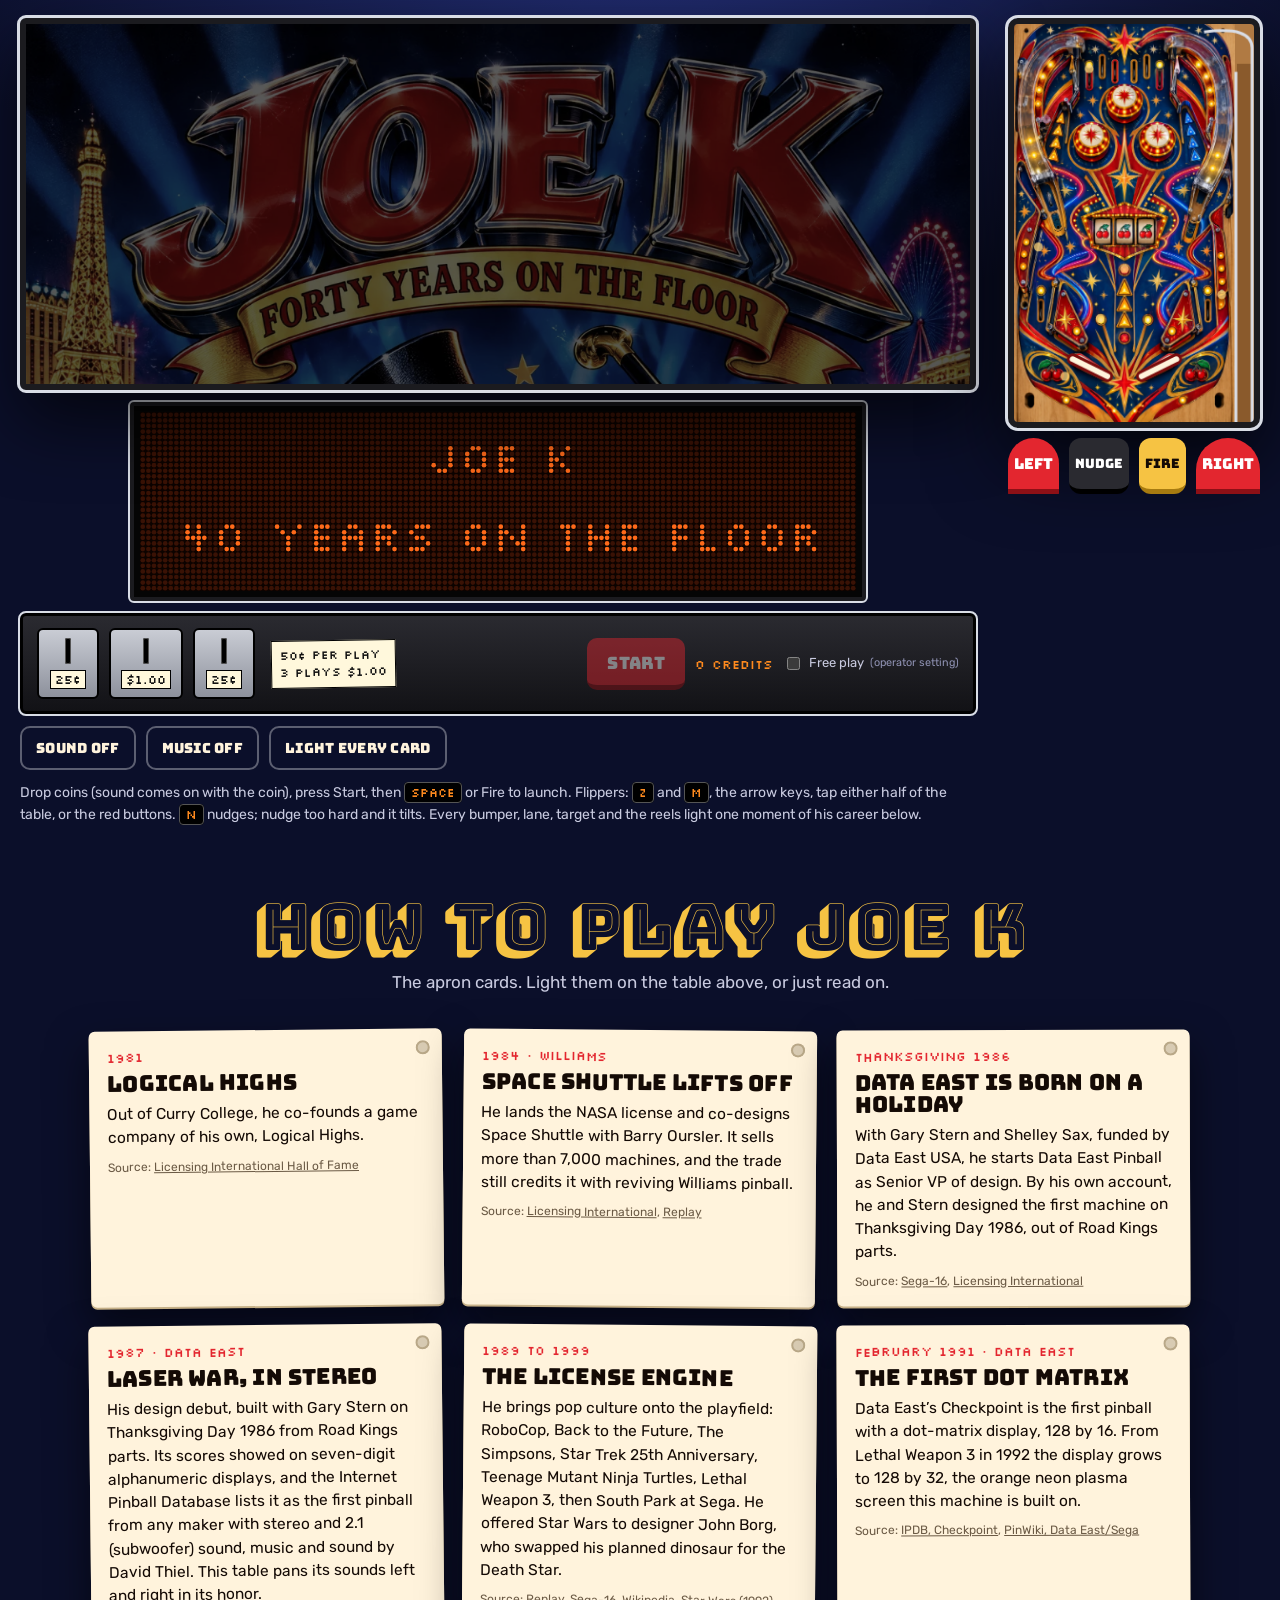
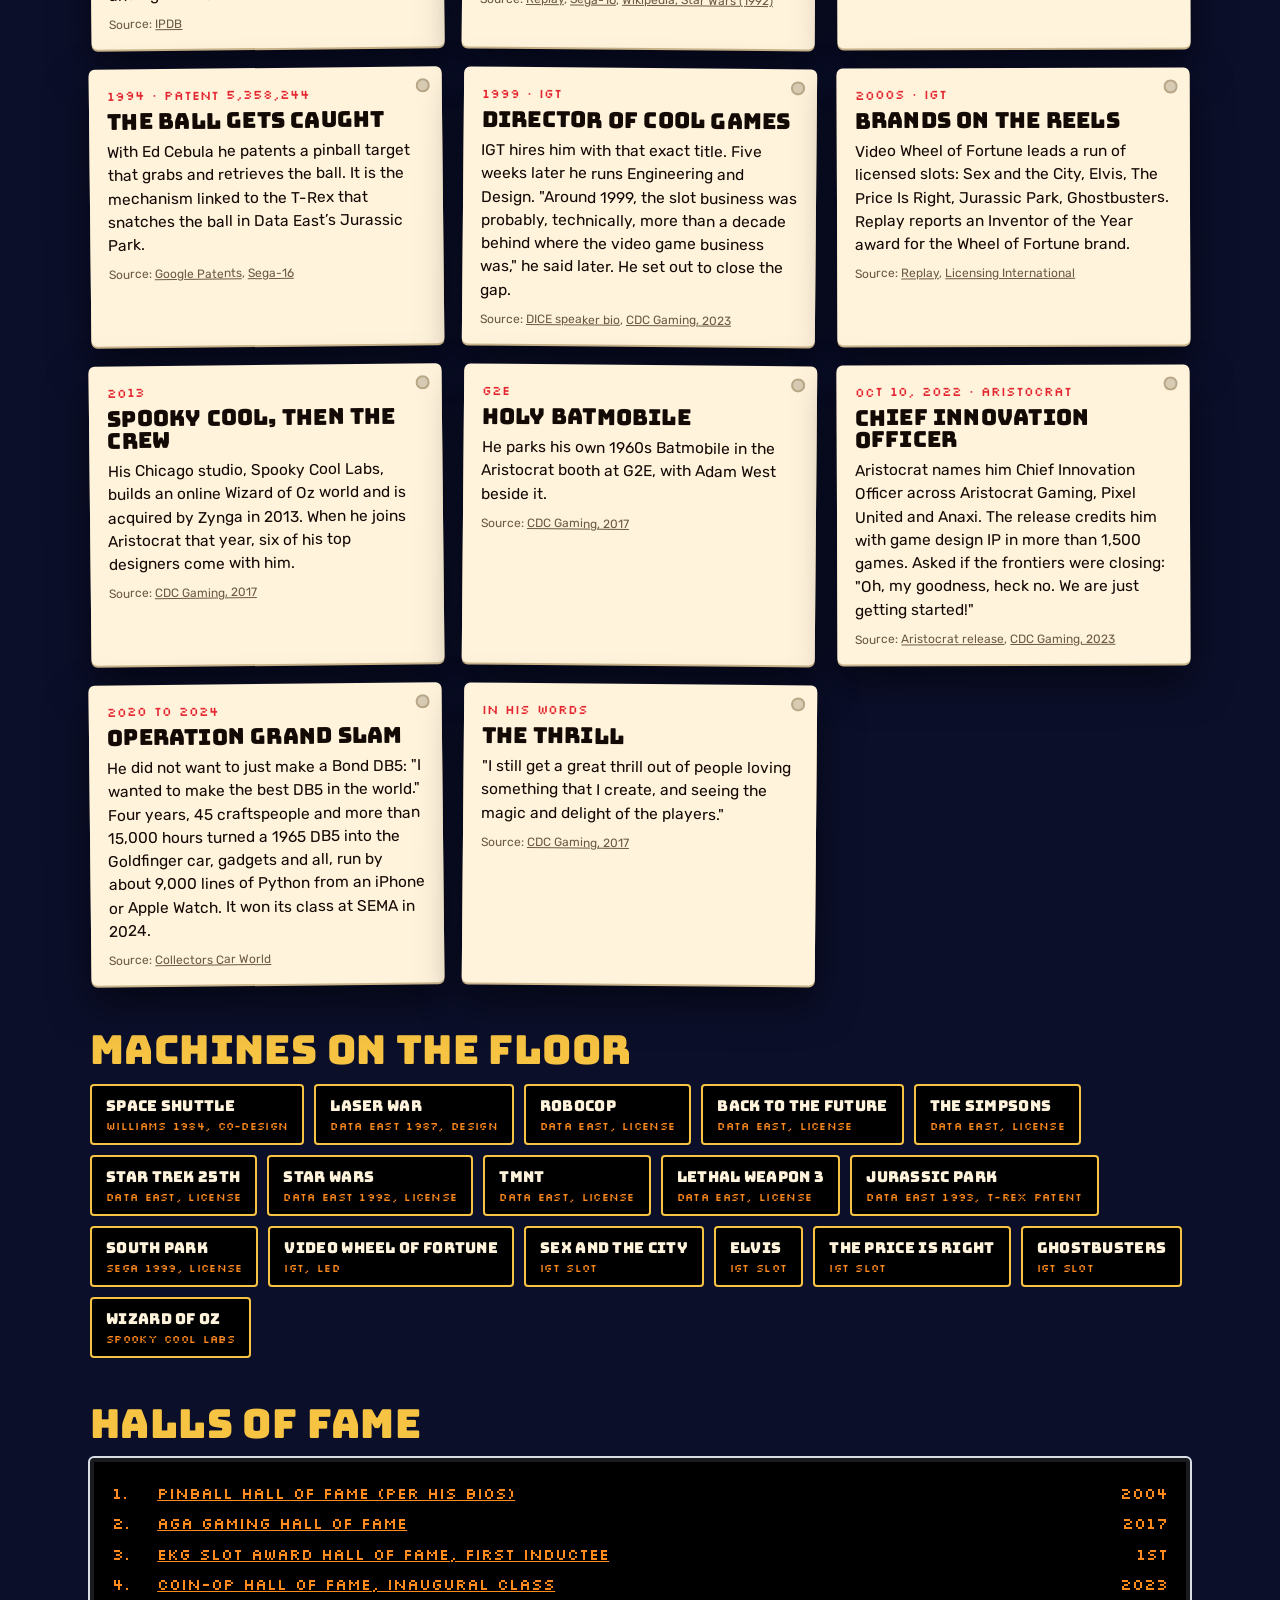
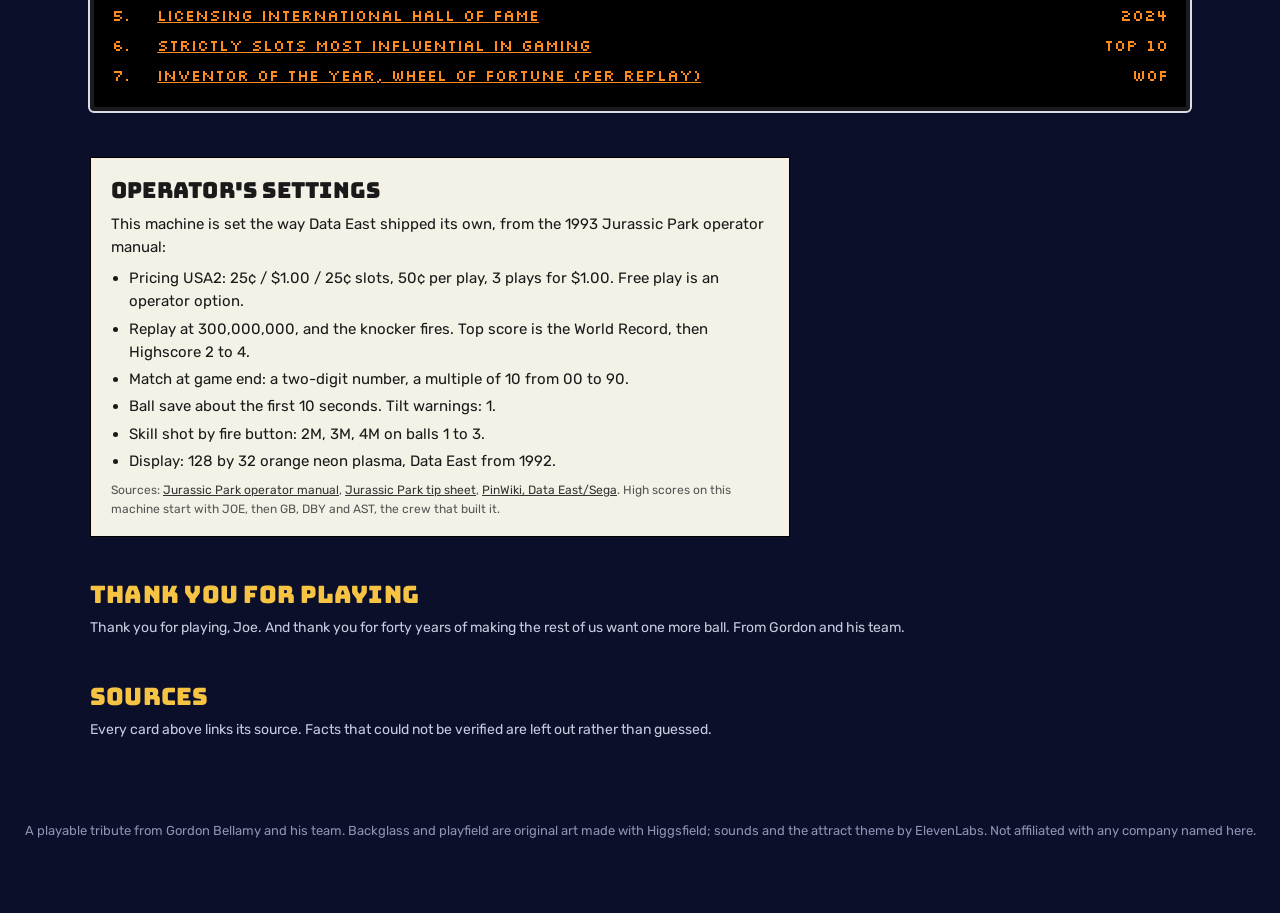
==== commit 79ed8c55: "Joe K, built to Data East spec: coin door with USA2 pricing, 128x32 plasma DMD, World Record scores," ====
--- a/index.html
+++ b/index.html
@@ -14,7 +14,7 @@
 <link rel="preconnect" href="https://fonts.googleapis.com">
 <link rel="preconnect" href="https://fonts.gstatic.com" crossorigin>
 <link href="https://fonts.googleapis.com/css2?family=Silkscreen&family=Bungee&family=Bungee+Shade&family=Rubik:wght@400;600;800&display=swap" rel="stylesheet">
-<!-- STYLE: Attract mode. The page is an original early-90s pinball machine in Joe's own medium: an airbrushed backglass (Higgsfield), a 128x32 orange dot-matrix display, a playable table whose physics follow the painted art, and the story told as apron cards (the instruction and replay cards on a real playfield). FORBIDS: dark editorial serif hero, card grids, typewriter kickers, pill buttons, stock photos of him | WHY: his life's work is making people want to put in one more coin; the tribute should do that in the first ten seconds | ALT: a Las Vegas bulb-marquee showroom page (rejected: a sign you read, not a game you play). -->
+<!-- STYLE: Attract mode, built to Data East spec (128x32 orange plasma DMD, USA2 coin door, World Record high scores, replay at 300M, match 00 to 90, ball save, one tilt warning, fire-button skill shot; sources in the operator card). The page is an original early-90s pinball machine in Joe's own medium: an airbrushed backglass (Higgsfield), a 128x32 orange dot-matrix display, a playable table whose physics follow the painted art, and the story told as apron cards (the instruction and replay cards on a real playfield). FORBIDS: dark editorial serif hero, card grids, typewriter kickers, pill buttons, stock photos of him | WHY: his life's work is making people want to put in one more coin; the tribute should do that in the first ten seconds | ALT: a Las Vegas bulb-marquee showroom page (rejected: a sign you read, not a game you play). -->
 <style>
 :root{
   --cab:#0b0f2a; --cab2:#141a44; --chrome:#d9dde6; --red:#e3262f; --gold:#f6c343; --blue:#1d4fd8; --cream:#fff3dc; --ink:#140a05; --dmd:#ff8a1e;
@@ -35,11 +35,11 @@
 .cabinet{display:grid;grid-template-columns:minmax(0,1fr) auto;gap:clamp(14px,2.5vw,32px);align-items:start;width:min(1240px,100% - 24px);margin:0 auto;padding:clamp(10px,2vh,22px) 0 30px}
 .head{display:grid;gap:12px}
 .backglass{margin:0;position:relative;border:6px solid #1b1b1f;outline:3px solid var(--chrome);border-radius:6px;overflow:hidden;box-shadow:0 0 0 1px #000,0 30px 70px #000a}
-.backglass img{display:block;width:100%;height:auto;max-height:52vh;object-fit:cover;object-position:50% 0}
+.backglass img{display:block;width:100%;height:auto;max-height:40vh;object-fit:cover;object-position:50% 0}
 html.js .backglass img{filter:brightness(.35) saturate(.6);transition:filter 1.4s ease}
 html.js body.lit .backglass img{filter:none;animation:glow 2.6s ease-in-out infinite}
 @keyframes glow{50%{filter:brightness(1.08) saturate(1.1)}}
-.dmdbox{background:#050505;border:4px solid #1b1b1f;outline:2px solid var(--chrome);border-radius:4px;padding:6px}
+.dmdbox{max-width:calc(20vh * 4 + 16px);width:100%;justify-self:center;background:#050505;border:4px solid #1b1b1f;outline:2px solid var(--chrome);border-radius:4px;padding:6px}
 #dmd{display:block;width:100%;height:auto;aspect-ratio:4/1;image-rendering:pixelated}
 .controls{display:flex;flex-wrap:wrap;gap:10px;align-items:center}
 .btn{appearance:none;cursor:pointer;font:400 17px var(--display);letter-spacing:.02em;color:var(--ink);background:var(--gold);border:0;border-bottom:5px solid #a77b10;border-radius:10px;padding:14px 20px 11px;min-height:52px;text-decoration:none;display:inline-flex;align-items:center;gap:10px}
@@ -60,6 +60,27 @@
  body.playing .dmdbox{position:fixed;top:0;left:0;right:0;z-index:30;border-radius:0;outline:0;border-width:0 0 3px;padding:4px 8px calc(4px)}
  body.playing .cabinet{padding-top:calc(var(--dmdh,70px) + 6px)}}
 
+/* coin door, USA2 pricing as on Data East's Jurassic Park */
+.coindoor{display:grid;grid-template-columns:auto auto 1fr;gap:12px 16px;align-items:center;background:linear-gradient(#2a2a30,#121216);border:3px solid #000;outline:2px solid var(--chrome);border-radius:6px;padding:12px 14px}
+.slots{display:flex;gap:10px}
+.slot{appearance:none;cursor:pointer;display:grid;justify-items:center;gap:6px;background:linear-gradient(#c9ccd4,#8d919c);border:2px solid #000;border-radius:6px;padding:8px 10px;min-width:62px;min-height:64px;color:#111}
+.slot .mouth{width:6px;height:26px;background:#000;border-radius:2px;box-shadow:inset 0 0 0 1px #555}
+.slot b{font:400 12px var(--pix);background:#fff8dc;border:1px solid #000;padding:1px 4px}
+.slot:active{transform:translateY(2px)}
+.pricecard{font:400 12px/1.4 var(--pix);color:#111;background:#fff8dc;border:1px solid #000;padding:6px 8px;transform:rotate(-1deg)}
+.panel{display:flex;flex-wrap:wrap;gap:10px;align-items:center;justify-content:flex-end}
+.panel #credits{font:400 13px var(--pix);color:var(--dmd)}
+.op{font-size:13px;color:#c9cbe0;display:flex;gap:6px;align-items:center;min-height:44px}
+.op small{color:#8f92b3}
+.btn:disabled{opacity:.45;cursor:not-allowed}
+.flips button.small{flex:.55;font-size:13px;background:#2a2a30;border-bottom-color:#000;border-radius:12px}
+.flips button.fire{background:var(--gold);color:var(--ink);border-bottom-color:#a77b10}
+@media (max-width:560px){.coindoor{grid-template-columns:1fr auto}.panel{grid-column:1 / -1;justify-content:flex-start}}
+/* operator card: a page from the manual */
+.opcard{margin-top:46px;background:#f4f1e6;color:#1a1a1a;border:1px solid #000;padding:18px 20px;font:400 15px/1.55 var(--body);display:grid;gap:8px;max-width:70ch}
+.opcard h2{font:400 22px var(--display);color:#1a1a1a}
+.opcard ul{margin:0;padding-left:18px;display:grid;gap:4px}
+.opcard .src{font-size:12px;color:#555}.opcard a{color:#333}
 /* the story: apron cards */
 .story{width:min(1100px,100% - 24px);margin:0 auto;padding:40px 0 60px}
 .story > h2{font:400 clamp(34px,6vw,64px)/1 var(--shade);color:var(--gold);text-align:center;margin-bottom:10px}
@@ -97,35 +118,54 @@
   <div class="head">
     <figure class="backglass"><img src="art/backglass.webp" alt="An original pinball backglass painting: JOE K, Forty Years on the Floor, a chrome pinball bursting over the Las Vegas strip between spinning slot reels and two flippers"></figure>
     <div class="dmdbox"><canvas id="dmd" width="512" height="128" aria-hidden="true"></canvas><p class="sr" id="dmdtext" aria-live="polite">Insert coin</p></div>
-    <div class="controls">
-      <button class="btn" type="button" id="coin"><span class="coinslot" aria-hidden="true"></span>Insert coin (with sound)</button>
-      <button class="btn red" type="button" id="startbtn" hidden>Press start</button>
-      <button class="btn ghost" type="button" id="silent">Play without sound</button>
-      <button class="btn ghost" type="button" id="skip">Light every card</button>
+    <div class="coindoor" role="group" aria-label="Coin door">
+      <div class="slots">
+        <button type="button" class="slot" id="c25a" aria-label="Insert a quarter"><span class="mouth" aria-hidden="true"></span><b>25¢</b></button>
+        <button type="button" class="slot" id="c100" aria-label="Insert a dollar"><span class="mouth" aria-hidden="true"></span><b>$1.00</b></button>
+        <button type="button" class="slot" id="c25b" aria-label="Insert a quarter"><span class="mouth" aria-hidden="true"></span><b>25¢</b></button>
+      </div>
+      <p class="pricecard">50¢ per play<br>3 plays $1.00</p>
+      <div class="panel">
+        <button class="btn red" type="button" id="startbtn" disabled>Start</button>
+        <span id="credits" aria-live="polite">0 credits</span>
+        <label class="op"><input type="checkbox" id="freeplay"> Free play <small>(operator setting)</small></label>
+      </div>
     </div>
-    <div class="controls"><button class="btn ghost" type="button" id="sound" aria-pressed="false">Sound off</button><button class="btn ghost" type="button" id="musicbtn" aria-pressed="false">Music off</button><span id="progress"></span></div>
-    <p class="howto">Flippers: <kbd>Z</kbd> and <kbd>M</kbd>, the arrow keys, tap either half of the table, or the red buttons. Every bumper, lane, target and the slot reels light one moment of his career below.</p>
+    <div class="controls"><button class="btn ghost" type="button" id="sound" aria-pressed="false">Sound off</button><button class="btn ghost" type="button" id="musicbtn" aria-pressed="false">Music off</button><button class="btn ghost" type="button" id="skip">Light every card</button><span id="progress"></span></div>
+    <p class="howto">Drop coins (sound comes on with the coin), press Start, then <kbd>Space</kbd> or Fire to launch. Flippers: <kbd>Z</kbd> and <kbd>M</kbd>, the arrow keys, tap either half of the table, or the red buttons. <kbd>N</kbd> nudges; nudge too hard and it tilts. Every bumper, lane, target and the reels light one moment of his career below.</p>
   </div>
   <div class="table">
     <canvas id="table" width="380" height="672" role="img" aria-label="A playable pinball table. Hitting bumpers, lanes, targets and the slot reels lights the career cards below."></canvas>
-    <div class="flips"><button type="button" id="fl" aria-label="Left flipper">Left</button><button type="button" id="fr" aria-label="Right flipper">Right</button></div>
+    <div class="flips"><button type="button" id="fl" aria-label="Left flipper">Left</button><button type="button" id="nudgebtn" class="small" aria-label="Nudge the machine">Nudge</button><button type="button" id="firebtn" class="small fire" aria-label="Fire: launch the ball">Fire</button><button type="button" id="fr" aria-label="Right flipper">Right</button></div>
   </div>
 </section>
 
 <section class="story" id="story" aria-labelledby="st">
   <h2 id="st">How to play Joe K</h2>
   <p class="lede">The apron cards. Light them on the table above, or just read on.</p>
-  <div class="apron" id="apron"><article class="card" data-fact="lh"><p class="yr">1981</p><h3>Logical Highs</h3><p>Out of Curry College, he co-founds a game company of his own, Logical Highs.</p><p class="src">Source: <a href="https://licensinginternational.org/about/hall-of-fame/joseph-kaminkow/">Licensing International Hall of Fame</a></p></article><article class="card" data-fact="shuttle"><p class="yr">1984 · Williams</p><h3>Space Shuttle lifts off</h3><p>He lands the NASA license and co-designs Space Shuttle with Barry Oursler. It sells more than 7,000 machines, and the trade still credits it with reviving Williams pinball.</p><p class="src">Source: <a href="https://licensinginternational.org/about/hall-of-fame/joseph-kaminkow/">Licensing International</a>, <a href="https://www.replaymag.com/joe-kaminkow-in-first-coin-op-hall-of-fame-class/">Replay</a></p></article><article class="card" data-fact="de"><p class="yr">Thanksgiving 1986</p><h3>Data East is born on a holiday</h3><p>With Gary Stern and Shelley Sax, funded by Data East USA, he starts Data East Pinball as Senior VP of design. By his own account, he and Stern designed the first machine on Thanksgiving Day 1986, out of Road Kings parts.</p><p class="src">Source: <a href="https://www.sega-16.com/2025/08/history-of-sega-pinball-part-3/">Sega-16</a>, <a href="https://licensinginternational.org/about/hall-of-fame/joseph-kaminkow/">Licensing International</a></p></article><article class="card" data-fact="laser"><p class="yr">1987 · Data East</p><h3>Laser War, in stereo</h3><p>His design debut. The Internet Pinball Database lists Laser War as the first pinball from any maker with stereo and 2.1 (subwoofer) sound, with music and sound by David Thiel. This table pans its sounds left and right in its honor.</p><p class="src">Source: <a href="https://www.ipdb.org/machine.cgi?id=1415">IPDB</a></p></article><article class="card" data-fact="lic"><p class="yr">1989 to 1999</p><h3>The license engine</h3><p>He brings pop culture onto the playfield: RoboCop, Back to the Future, The Simpsons, Star Trek 25th Anniversary, Teenage Mutant Ninja Turtles, Lethal Weapon 3, then South Park at Sega. He offered Star Wars to designer John Borg, who swapped his planned dinosaur for the Death Star.</p><p class="src">Source: <a href="https://www.replaymag.com/joe-kaminkow-in-first-coin-op-hall-of-fame-class/">Replay</a>, <a href="https://www.sega-16.com/2025/08/history-of-sega-pinball-part-3/">Sega-16</a>, <a href="https://en.wikipedia.org/wiki/Star_Wars_(1992_pinball)">Wikipedia, Star Wars (1992)</a></p></article><article class="card" data-fact="pat"><p class="yr">1994 · Patent 5,358,244</p><h3>The ball gets caught</h3><p>With Ed Cebula he patents a pinball target that grabs and retrieves the ball. It is the mechanism linked to the T-Rex that snatches the ball in Data East’s Jurassic Park.</p><p class="src">Source: <a href="https://patents.google.com/patent/US5358244A/en">Google Patents</a>, <a href="https://www.sega-16.com/2025/08/history-of-sega-pinball-part-3/">Sega-16</a></p></article><article class="card" data-fact="igt"><p class="yr">1999 · IGT</p><h3>Director of Cool Games</h3><p>IGT hires him with that exact title. Five weeks later he runs Engineering and Design. &quot;Around 1999, the slot business was probably, technically, more than a decade behind where the video game business was,&quot; he said later. He set out to close the gap.</p><p class="src">Source: <a href="https://www.dicesummit.org/dice_speakers/details.asp?idSpeaker=95">DICE speaker bio</a>, <a href="https://cdcgaming.com/commentary/frank-floor-talk-innovator-joe-kaminkow-looks-back-and-to-the-future/">CDC Gaming, 2023</a></p></article><article class="card" data-fact="slots"><p class="yr">2000s · IGT</p><h3>Brands on the reels</h3><p>Video Wheel of Fortune leads a run of licensed slots: Sex and the City, Elvis, The Price Is Right, Jurassic Park, Ghostbusters. Replay reports an Inventor of the Year award for the Wheel of Fortune brand.</p><p class="src">Source: <a href="https://www.replaymag.com/joe-kaminkow-in-first-coin-op-hall-of-fame-class/">Replay</a>, <a href="https://licensinginternational.org/about/hall-of-fame/joseph-kaminkow/">Licensing International</a></p></article><article class="card" data-fact="spooky"><p class="yr">2013</p><h3>Spooky Cool, then the crew</h3><p>His Chicago studio, Spooky Cool Labs, builds an online Wizard of Oz world and is acquired by Zynga in 2013. When he joins Aristocrat that year, six of his top designers come with him.</p><p class="src">Source: <a href="https://cdcgaming.com/commentary/newest-gaming-hall-of-fame-member-and-game-designer-joe-kaminkow-not-finished-creating/">CDC Gaming, 2017</a></p></article><article class="card" data-fact="bat"><p class="yr">G2E</p><h3>Holy Batmobile</h3><p>He parks his own 1960s Batmobile in the Aristocrat booth at G2E, with Adam West beside it.</p><p class="src">Source: <a href="https://cdcgaming.com/commentary/newest-gaming-hall-of-fame-member-and-game-designer-joe-kaminkow-not-finished-creating/">CDC Gaming, 2017</a></p></article><article class="card" data-fact="cio"><p class="yr">Oct 10, 2022 · Aristocrat</p><h3>Chief Innovation Officer</h3><p>Aristocrat names him Chief Innovation Officer across Aristocrat Gaming, Pixel United and Anaxi. The release credits him with game design IP in more than 1,500 games. Asked if the frontiers were closing: &quot;Oh, my goodness, heck no. We are just getting started!&quot;</p><p class="src">Source: <a href="https://www.prnewswire.com/news-releases/aristocrat-gaming-appoints-joe-kaminkow-as-chief-innovation-officer-301644444.html">Aristocrat release</a>, <a href="https://cdcgaming.com/commentary/frank-floor-talk-innovator-joe-kaminkow-looks-back-and-to-the-future/">CDC Gaming, 2023</a></p></article><article class="card" data-fact="thrill"><p class="yr">In his words</p><h3>The thrill</h3><p>&quot;I still get a great thrill out of people loving something that I create, and seeing the magic and delight of the players.&quot;</p><p class="src">Source: <a href="https://cdcgaming.com/commentary/newest-gaming-hall-of-fame-member-and-game-designer-joe-kaminkow-not-finished-creating/">CDC Gaming, 2017</a></p></article></div>
+  <div class="apron" id="apron"><article class="card" data-fact="lh"><p class="yr">1981</p><h3>Logical Highs</h3><p>Out of Curry College, he co-founds a game company of his own, Logical Highs.</p><p class="src">Source: <a href="https://licensinginternational.org/about/hall-of-fame/joseph-kaminkow/">Licensing International Hall of Fame</a></p></article><article class="card" data-fact="shuttle"><p class="yr">1984 · Williams</p><h3>Space Shuttle lifts off</h3><p>He lands the NASA license and co-designs Space Shuttle with Barry Oursler. It sells more than 7,000 machines, and the trade still credits it with reviving Williams pinball.</p><p class="src">Source: <a href="https://licensinginternational.org/about/hall-of-fame/joseph-kaminkow/">Licensing International</a>, <a href="https://www.replaymag.com/joe-kaminkow-in-first-coin-op-hall-of-fame-class/">Replay</a></p></article><article class="card" data-fact="de"><p class="yr">Thanksgiving 1986</p><h3>Data East is born on a holiday</h3><p>With Gary Stern and Shelley Sax, funded by Data East USA, he starts Data East Pinball as Senior VP of design. By his own account, he and Stern designed the first machine on Thanksgiving Day 1986, out of Road Kings parts.</p><p class="src">Source: <a href="https://www.sega-16.com/2025/08/history-of-sega-pinball-part-3/">Sega-16</a>, <a href="https://licensinginternational.org/about/hall-of-fame/joseph-kaminkow/">Licensing International</a></p></article><article class="card" data-fact="laser"><p class="yr">1987 · Data East</p><h3>Laser War, in stereo</h3><p>His design debut, built with Gary Stern on Thanksgiving Day 1986 from Road Kings parts. Its scores showed on seven-digit alphanumeric displays, and the Internet Pinball Database lists it as the first pinball from any maker with stereo and 2.1 (subwoofer) sound, music and sound by David Thiel. This table pans its sounds left and right in its honor.</p><p class="src">Source: <a href="https://www.ipdb.org/machine.cgi?id=1415">IPDB</a></p></article><article class="card" data-fact="lic"><p class="yr">1989 to 1999</p><h3>The license engine</h3><p>He brings pop culture onto the playfield: RoboCop, Back to the Future, The Simpsons, Star Trek 25th Anniversary, Teenage Mutant Ninja Turtles, Lethal Weapon 3, then South Park at Sega. He offered Star Wars to designer John Borg, who swapped his planned dinosaur for the Death Star.</p><p class="src">Source: <a href="https://www.replaymag.com/joe-kaminkow-in-first-coin-op-hall-of-fame-class/">Replay</a>, <a href="https://www.sega-16.com/2025/08/history-of-sega-pinball-part-3/">Sega-16</a>, <a href="https://en.wikipedia.org/wiki/Star_Wars_(1992_pinball)">Wikipedia, Star Wars (1992)</a></p></article><article class="card" data-fact="dmd"><p class="yr">February 1991 · Data East</p><h3>The first dot matrix</h3><p>Data East’s Checkpoint is the first pinball with a dot-matrix display, 128 by 16. From Lethal Weapon 3 in 1992 the display grows to 128 by 32, the orange neon plasma screen this machine is built on.</p><p class="src">Source: <a href="https://www.ipdb.org/machine.cgi?id=498">IPDB, Checkpoint</a>, <a href="https://www.pinwiki.com/wiki/index.php/Data_East/Sega">PinWiki, Data East/Sega</a></p></article><article class="card" data-fact="pat"><p class="yr">1994 · Patent 5,358,244</p><h3>The ball gets caught</h3><p>With Ed Cebula he patents a pinball target that grabs and retrieves the ball. It is the mechanism linked to the T-Rex that snatches the ball in Data East’s Jurassic Park.</p><p class="src">Source: <a href="https://patents.google.com/patent/US5358244A/en">Google Patents</a>, <a href="https://www.sega-16.com/2025/08/history-of-sega-pinball-part-3/">Sega-16</a></p></article><article class="card" data-fact="igt"><p class="yr">1999 · IGT</p><h3>Director of Cool Games</h3><p>IGT hires him with that exact title. Five weeks later he runs Engineering and Design. &quot;Around 1999, the slot business was probably, technically, more than a decade behind where the video game business was,&quot; he said later. He set out to close the gap.</p><p class="src">Source: <a href="https://www.dicesummit.org/dice_speakers/details.asp?idSpeaker=95">DICE speaker bio</a>, <a href="https://cdcgaming.com/commentary/frank-floor-talk-innovator-joe-kaminkow-looks-back-and-to-the-future/">CDC Gaming, 2023</a></p></article><article class="card" data-fact="slots"><p class="yr">2000s · IGT</p><h3>Brands on the reels</h3><p>Video Wheel of Fortune leads a run of licensed slots: Sex and the City, Elvis, The Price Is Right, Jurassic Park, Ghostbusters. Replay reports an Inventor of the Year award for the Wheel of Fortune brand.</p><p class="src">Source: <a href="https://www.replaymag.com/joe-kaminkow-in-first-coin-op-hall-of-fame-class/">Replay</a>, <a href="https://licensinginternational.org/about/hall-of-fame/joseph-kaminkow/">Licensing International</a></p></article><article class="card" data-fact="spooky"><p class="yr">2013</p><h3>Spooky Cool, then the crew</h3><p>His Chicago studio, Spooky Cool Labs, builds an online Wizard of Oz world and is acquired by Zynga in 2013. When he joins Aristocrat that year, six of his top designers come with him.</p><p class="src">Source: <a href="https://cdcgaming.com/commentary/newest-gaming-hall-of-fame-member-and-game-designer-joe-kaminkow-not-finished-creating/">CDC Gaming, 2017</a></p></article><article class="card" data-fact="bat"><p class="yr">G2E</p><h3>Holy Batmobile</h3><p>He parks his own 1960s Batmobile in the Aristocrat booth at G2E, with Adam West beside it.</p><p class="src">Source: <a href="https://cdcgaming.com/commentary/newest-gaming-hall-of-fame-member-and-game-designer-joe-kaminkow-not-finished-creating/">CDC Gaming, 2017</a></p></article><article class="card" data-fact="cio"><p class="yr">Oct 10, 2022 · Aristocrat</p><h3>Chief Innovation Officer</h3><p>Aristocrat names him Chief Innovation Officer across Aristocrat Gaming, Pixel United and Anaxi. The release credits him with game design IP in more than 1,500 games. Asked if the frontiers were closing: &quot;Oh, my goodness, heck no. We are just getting started!&quot;</p><p class="src">Source: <a href="https://www.prnewswire.com/news-releases/aristocrat-gaming-appoints-joe-kaminkow-as-chief-innovation-officer-301644444.html">Aristocrat release</a>, <a href="https://cdcgaming.com/commentary/frank-floor-talk-innovator-joe-kaminkow-looks-back-and-to-the-future/">CDC Gaming, 2023</a></p></article><article class="card" data-fact="db5"><p class="yr">2020 to 2024</p><h3>Operation Grand Slam</h3><p>He did not want to just make a Bond DB5: &quot;I wanted to make the best DB5 in the world.&quot; Four years, 45 craftspeople and more than 15,000 hours turned a 1965 DB5 into the Goldfinger car, gadgets and all, run by about 9,000 lines of Python from an iPhone or Apple Watch. It won its class at SEMA in 2024.</p><p class="src">Source: <a href="https://collectorscarworld.com/joe-kaminkows-james-bond-007-db5-heads-to-amelia/">Collectors Car World</a></p></article><article class="card" data-fact="thrill"><p class="yr">In his words</p><h3>The thrill</h3><p>&quot;I still get a great thrill out of people loving something that I create, and seeing the magic and delight of the players.&quot;</p><p class="src">Source: <a href="https://cdcgaming.com/commentary/newest-gaming-hall-of-fame-member-and-game-designer-joe-kaminkow-not-finished-creating/">CDC Gaming, 2017</a></p></article></div>
 
   <div class="machines"><h2>Machines on the floor</h2><div class="marquees" id="marquees"><span>Space Shuttle<small>Williams 1984, co-design</small></span><span>Laser War<small>Data East 1987, design</small></span><span>RoboCop<small>Data East, license</small></span><span>Back to the Future<small>Data East, license</small></span><span>The Simpsons<small>Data East, license</small></span><span>Star Trek 25th<small>Data East, license</small></span><span>Star Wars<small>Data East 1992, license</small></span><span>TMNT<small>Data East, license</small></span><span>Lethal Weapon 3<small>Data East, license</small></span><span>Jurassic Park<small>Data East 1993, T-Rex patent</small></span><span>South Park<small>Sega 1999, license</small></span><span>Video Wheel of Fortune<small>IGT, led</small></span><span>Sex and the City<small>IGT slot</small></span><span>Elvis<small>IGT slot</small></span><span>The Price Is Right<small>IGT slot</small></span><span>Ghostbusters<small>IGT slot</small></span><span>Wizard of Oz<small>Spooky Cool Labs</small></span></div></div>
-  <div class="hof"><h2>High score table</h2><div class="hiscore"><ol id="hiscore"><li><span>1.</span><span><a href="https://licensinginternational.org/about/hall-of-fame/joseph-kaminkow/" style="color:inherit">Pinball Hall of Fame (per his bios)</a></span><span>2004</span></li><li><span>2.</span><span><a href="https://cdcgaming.com/commentary/newest-gaming-hall-of-fame-member-and-game-designer-joe-kaminkow-not-finished-creating/" style="color:inherit">AGA Gaming Hall of Fame</a></span><span>2017</span></li><li><span>3.</span><span><a href="https://cdcgaming.com/slot-designer-kaminkow-is-the-first-inductee-to-the-ekg-slot-award-hall-of-fame/" style="color:inherit">EKG Slot Award Hall of Fame, first inductee</a></span><span>1ST</span></li><li><span>4.</span><span><a href="https://www.replaymag.com/joe-kaminkow-in-first-coin-op-hall-of-fame-class/" style="color:inherit">Coin-Op Hall of Fame, inaugural class</a></span><span>2023</span></li><li><span>5.</span><span><a href="https://licensinginternational.org/about/hall-of-fame/joseph-kaminkow/" style="color:inherit">Licensing International Hall of Fame</a></span><span>2024</span></li><li><span>6.</span><span><a href="https://www.prnewswire.com/news-releases/aristocrat-gaming-appoints-joe-kaminkow-as-chief-innovation-officer-301644444.html" style="color:inherit">Strictly Slots Most Influential in Gaming</a></span><span>TOP 10</span></li><li><span>7.</span><span><a href="https://www.replaymag.com/joe-kaminkow-in-first-coin-op-hall-of-fame-class/" style="color:inherit">Inventor of the Year, Wheel of Fortune (per Replay)</a></span><span>WOF</span></li></ol></div></div>
+  <div class="hof"><h2>Halls of Fame</h2><div class="hiscore"><ol id="hiscore"><li><span>1.</span><span><a href="https://licensinginternational.org/about/hall-of-fame/joseph-kaminkow/" style="color:inherit">Pinball Hall of Fame (per his bios)</a></span><span>2004</span></li><li><span>2.</span><span><a href="https://cdcgaming.com/commentary/newest-gaming-hall-of-fame-member-and-game-designer-joe-kaminkow-not-finished-creating/" style="color:inherit">AGA Gaming Hall of Fame</a></span><span>2017</span></li><li><span>3.</span><span><a href="https://cdcgaming.com/slot-designer-kaminkow-is-the-first-inductee-to-the-ekg-slot-award-hall-of-fame/" style="color:inherit">EKG Slot Award Hall of Fame, first inductee</a></span><span>1ST</span></li><li><span>4.</span><span><a href="https://www.replaymag.com/joe-kaminkow-in-first-coin-op-hall-of-fame-class/" style="color:inherit">Coin-Op Hall of Fame, inaugural class</a></span><span>2023</span></li><li><span>5.</span><span><a href="https://licensinginternational.org/about/hall-of-fame/joseph-kaminkow/" style="color:inherit">Licensing International Hall of Fame</a></span><span>2024</span></li><li><span>6.</span><span><a href="https://www.prnewswire.com/news-releases/aristocrat-gaming-appoints-joe-kaminkow-as-chief-innovation-officer-301644444.html" style="color:inherit">Strictly Slots Most Influential in Gaming</a></span><span>TOP 10</span></li><li><span>7.</span><span><a href="https://www.replaymag.com/joe-kaminkow-in-first-coin-op-hall-of-fame-class/" style="color:inherit">Inventor of the Year, Wheel of Fortune (per Replay)</a></span><span>WOF</span></li></ol></div></div>
+  <div class="opcard"><h2>Operator's settings</h2>
+    <p>This machine is set the way Data East shipped its own, from the 1993 Jurassic Park operator manual:</p>
+    <ul>
+      <li>Pricing USA2: 25¢ / $1.00 / 25¢ slots, 50¢ per play, 3 plays for $1.00. Free play is an operator option.</li>
+      <li>Replay at 300,000,000, and the knocker fires. Top score is the World Record, then Highscore 2 to 4.</li>
+      <li>Match at game end: a two-digit number, a multiple of 10 from 00 to 90.</li>
+      <li>Ball save about the first 10 seconds. Tilt warnings: 1.</li>
+      <li>Skill shot by fire button: 2M, 3M, 4M on balls 1 to 3.</li>
+      <li>Display: 128 by 32 orange neon plasma, Data East from 1992.</li>
+    </ul>
+    <p class="src">Sources: <a href="https://www.ipdb.org/files/1343/Data_East_1993_Jurassic_Park_Manual.pdf">Jurassic Park operator manual</a>, <a href="https://www.ipdb.org/rulesheets/1343/JPTIP.TXT">Jurassic Park tip sheet</a>, <a href="https://www.pinwiki.com/wiki/index.php/Data_East/Sega">PinWiki, Data East/Sega</a>. High scores on this machine start with JOE, then GB, DBY and AST, the crew that built it.</p>
+  </div>
   <div class="notes" id="after"><h2>Thank you for playing</h2><p id="thanks">Thank you for playing, Joe. And thank you for forty years of making the rest of us want one more ball. From Gordon and his team.</p></div>
   <div class="notes"><h2>Sources</h2><p>Every card above links its source. Facts that could not be verified are left out rather than guessed.</p></div>
 </section>
 </main>
 <footer>A playable tribute from Gordon Bellamy and his team. Backglass and playfield are original art made with Higgsfield; sounds and the attract theme by ElevenLabs. Not affiliated with any company named here.</footer>
 <audio id="attract" src="audio/attract.mp3" loop preload="none"></audio>
-<script>window.JOEK_FACTS=[{"id": "lh", "dmd": ["1981", "LOGICAL HIGHS"]}, {"id": "shuttle", "dmd": ["1984 SPACE SHUTTLE", "NASA LICENSE"]}, {"id": "de", "dmd": ["THANKSGIVING 1986", "DATA EAST IS BORN"]}, {"id": "laser", "dmd": ["LASER WAR 1987", "STEREO + SUBWOOFER"]}, {"id": "lic", "dmd": ["ROBOCOP TO SOUTH PARK", "LICENSED TO THRILL"]}, {"id": "pat", "dmd": ["PATENT 5,358,244", "THE T-REX CATCHES THE BALL"]}, {"id": "igt", "dmd": ["DIRECTOR OF COOL GAMES", "IGT 1999"]}, {"id": "slots", "dmd": ["WHEEL OF FORTUNE", "SPIN TO WIN"]}, {"id": "spooky", "dmd": ["SPOOKY COOL LABS", "THE CREW COMES TOO"]}, {"id": "bat", "dmd": ["HOLY BATMOBILE", "AT G2E"]}, {"id": "cio", "dmd": ["CHIEF INNOVATION OFFICER", "WE ARE JUST GETTING STARTED"]}, {"id": "thrill", "dmd": ["THE THRILL", "MAGIC AND DELIGHT"]}];</script>
+<script>window.JOEK_FACTS=[{"id": "lh", "dmd": ["1981", "LOGICAL HIGHS"]}, {"id": "shuttle", "dmd": ["1984 SPACE SHUTTLE", "NASA LICENSE"]}, {"id": "de", "dmd": ["THANKSGIVING 1986", "DATA EAST IS BORN"]}, {"id": "laser", "dmd": ["LASER WAR 1987", "FIRST STEREO PINBALL"]}, {"id": "lic", "dmd": ["ROBOCOP TO SOUTH PARK", "LICENSED TO THRILL"]}, {"id": "dmd", "dmd": ["CHECKPOINT 1991", "FIRST DOT MATRIX"]}, {"id": "pat", "dmd": ["PATENT 5,358,244", "THE T-REX CATCHES THE BALL"]}, {"id": "igt", "dmd": ["DIRECTOR OF COOL GAMES", "IGT 1999"]}, {"id": "slots", "dmd": ["WHEEL OF FORTUNE", "SPIN TO WIN"]}, {"id": "spooky", "dmd": ["SPOOKY COOL LABS", "THE CREW COMES TOO"]}, {"id": "bat", "dmd": ["HOLY BATMOBILE", "AT G2E"]}, {"id": "cio", "dmd": ["CHIEF INNOVATION OFFICER", "WE ARE JUST GETTING STARTED"]}, {"id": "db5", "dmd": ["OPERATION GRAND SLAM", "THE BEST DB5 IN THE WORLD"]}, {"id": "thrill", "dmd": ["THE THRILL", "MAGIC AND DELIGHT"]}];</script>
 <script src="pinball.js"></script>
 </body>
 </html>
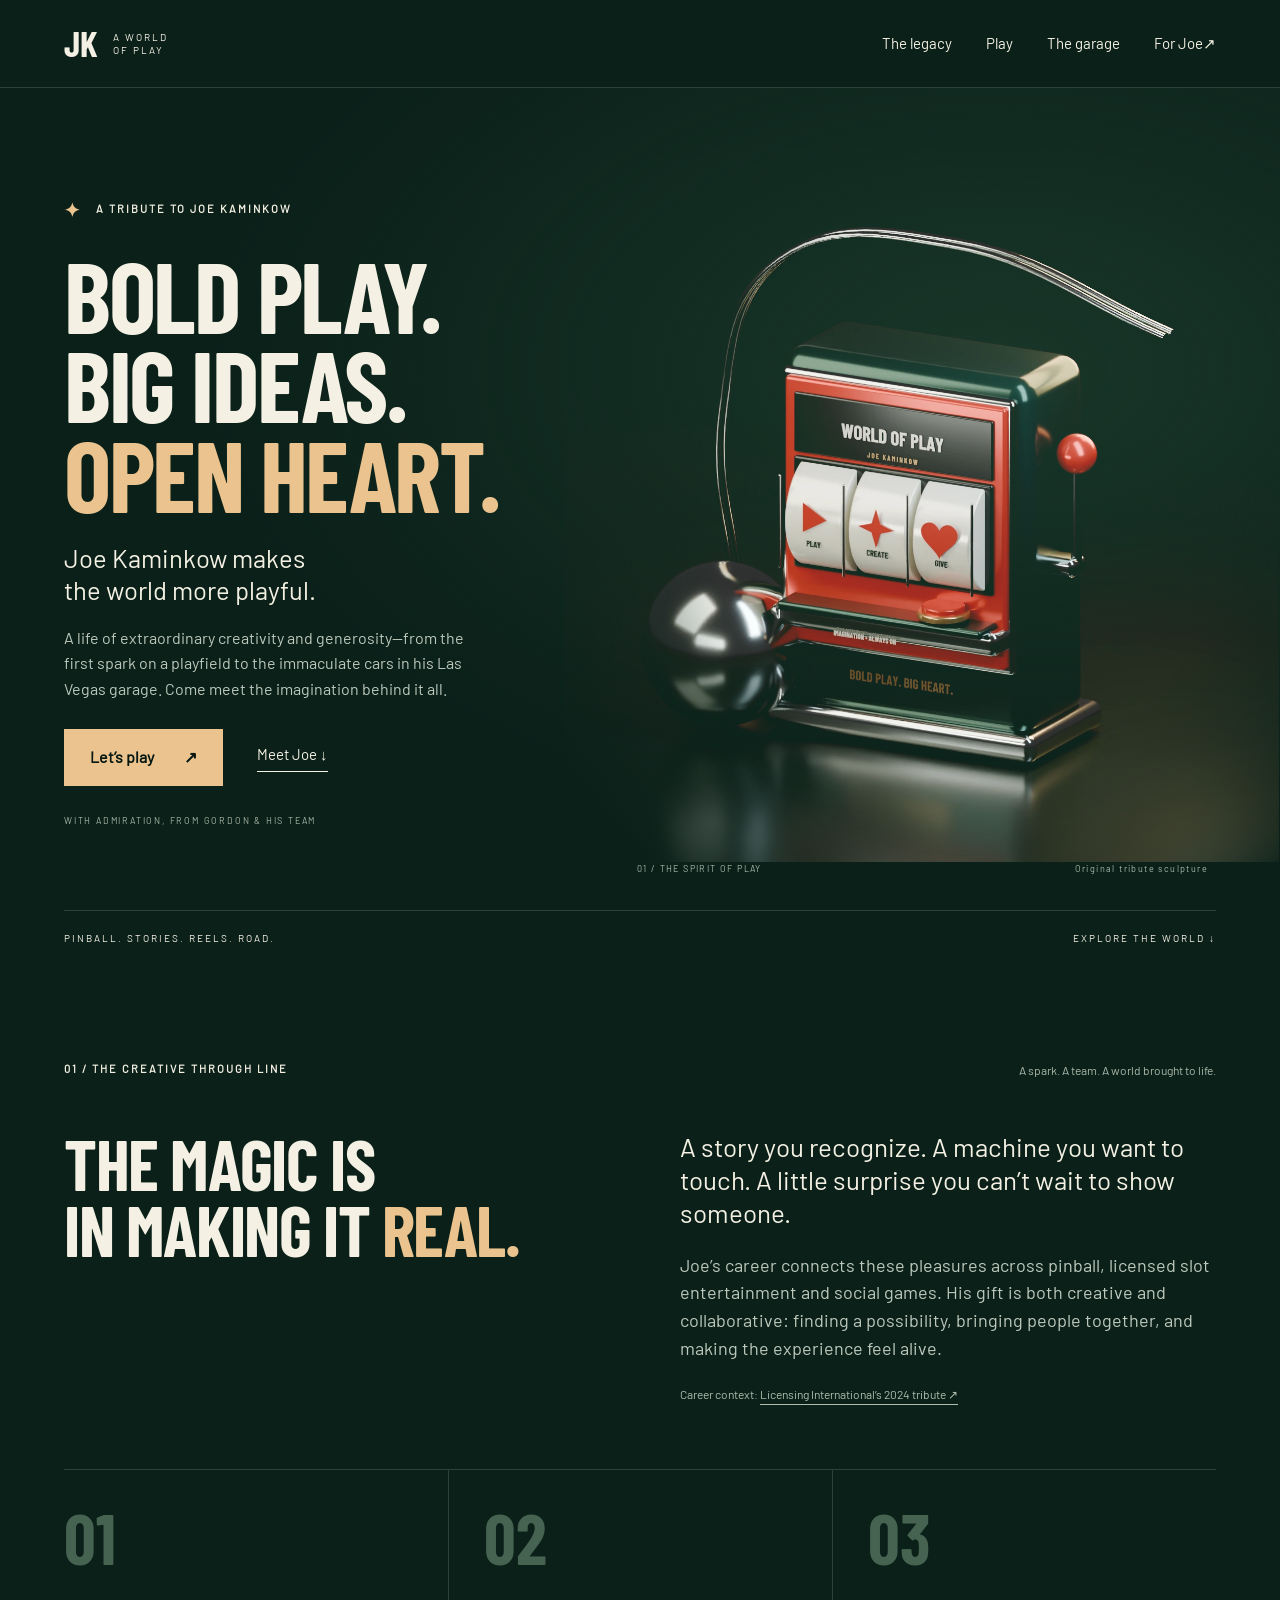
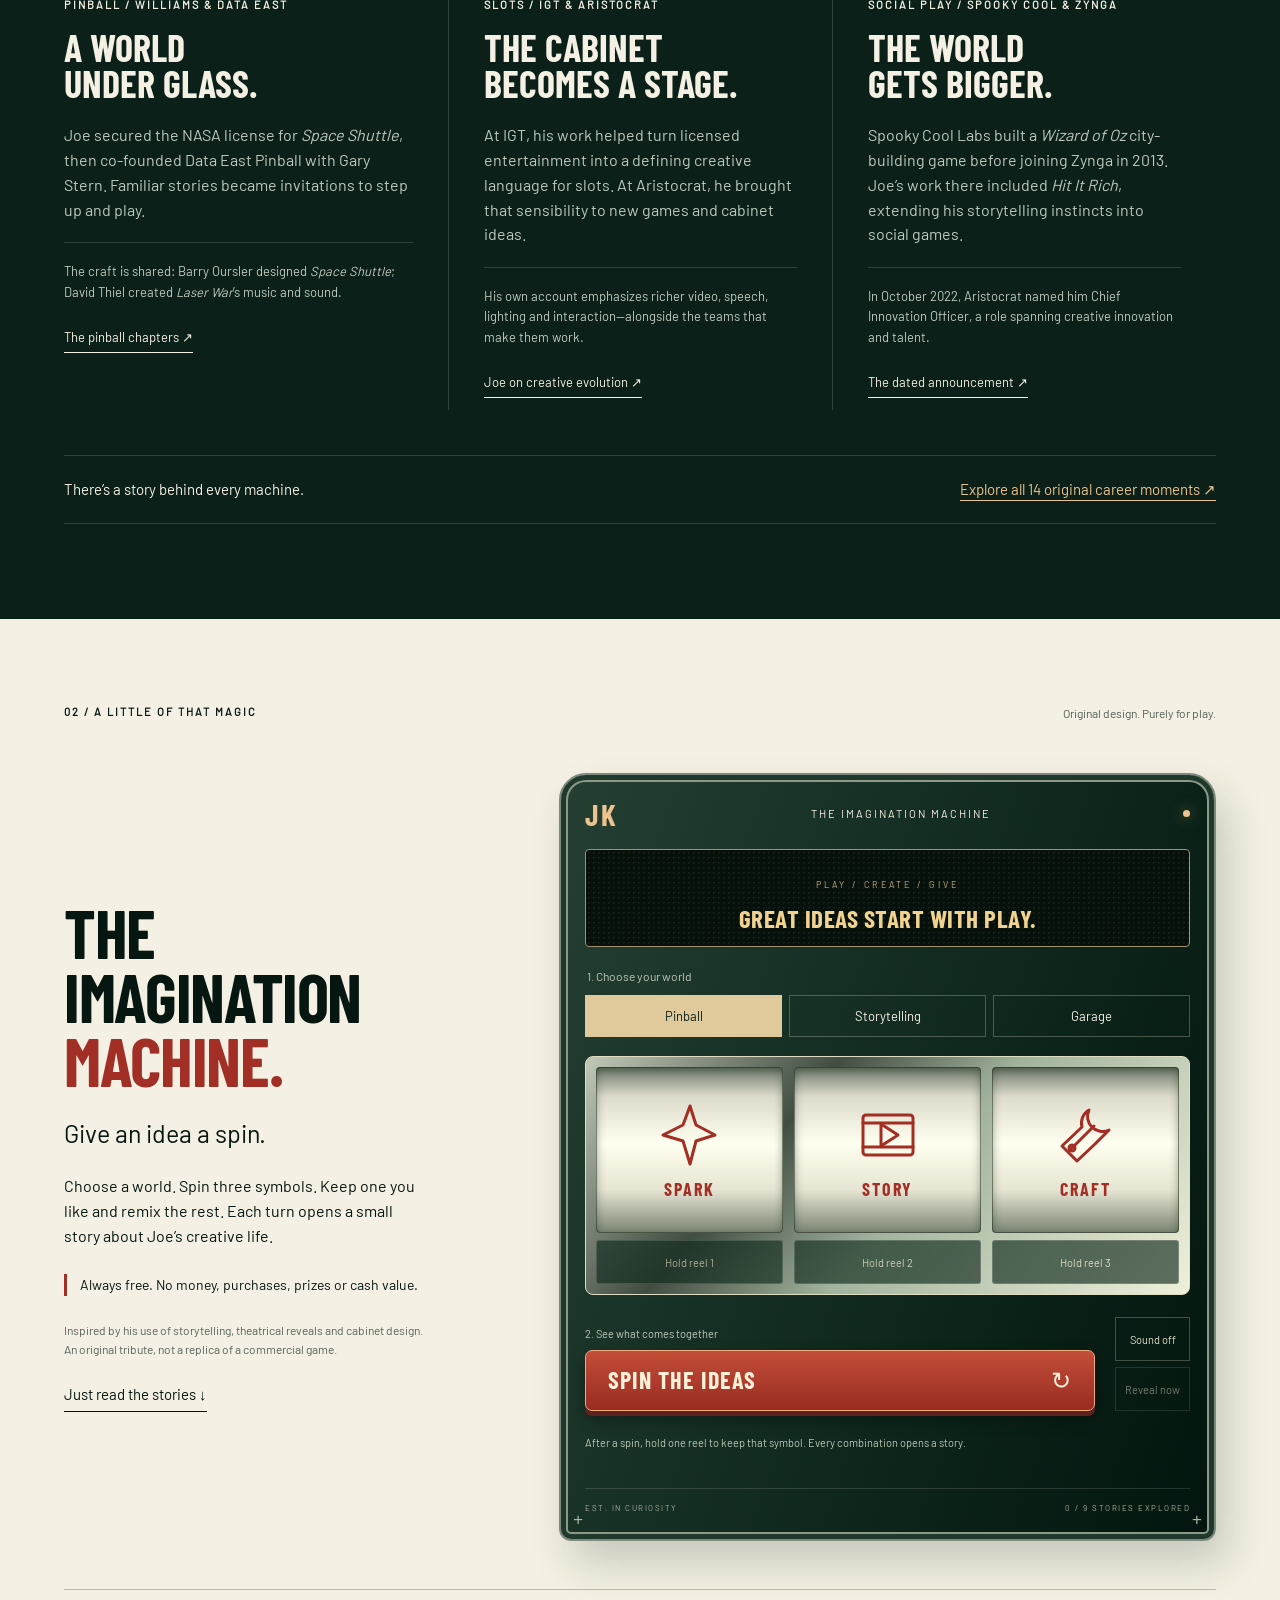
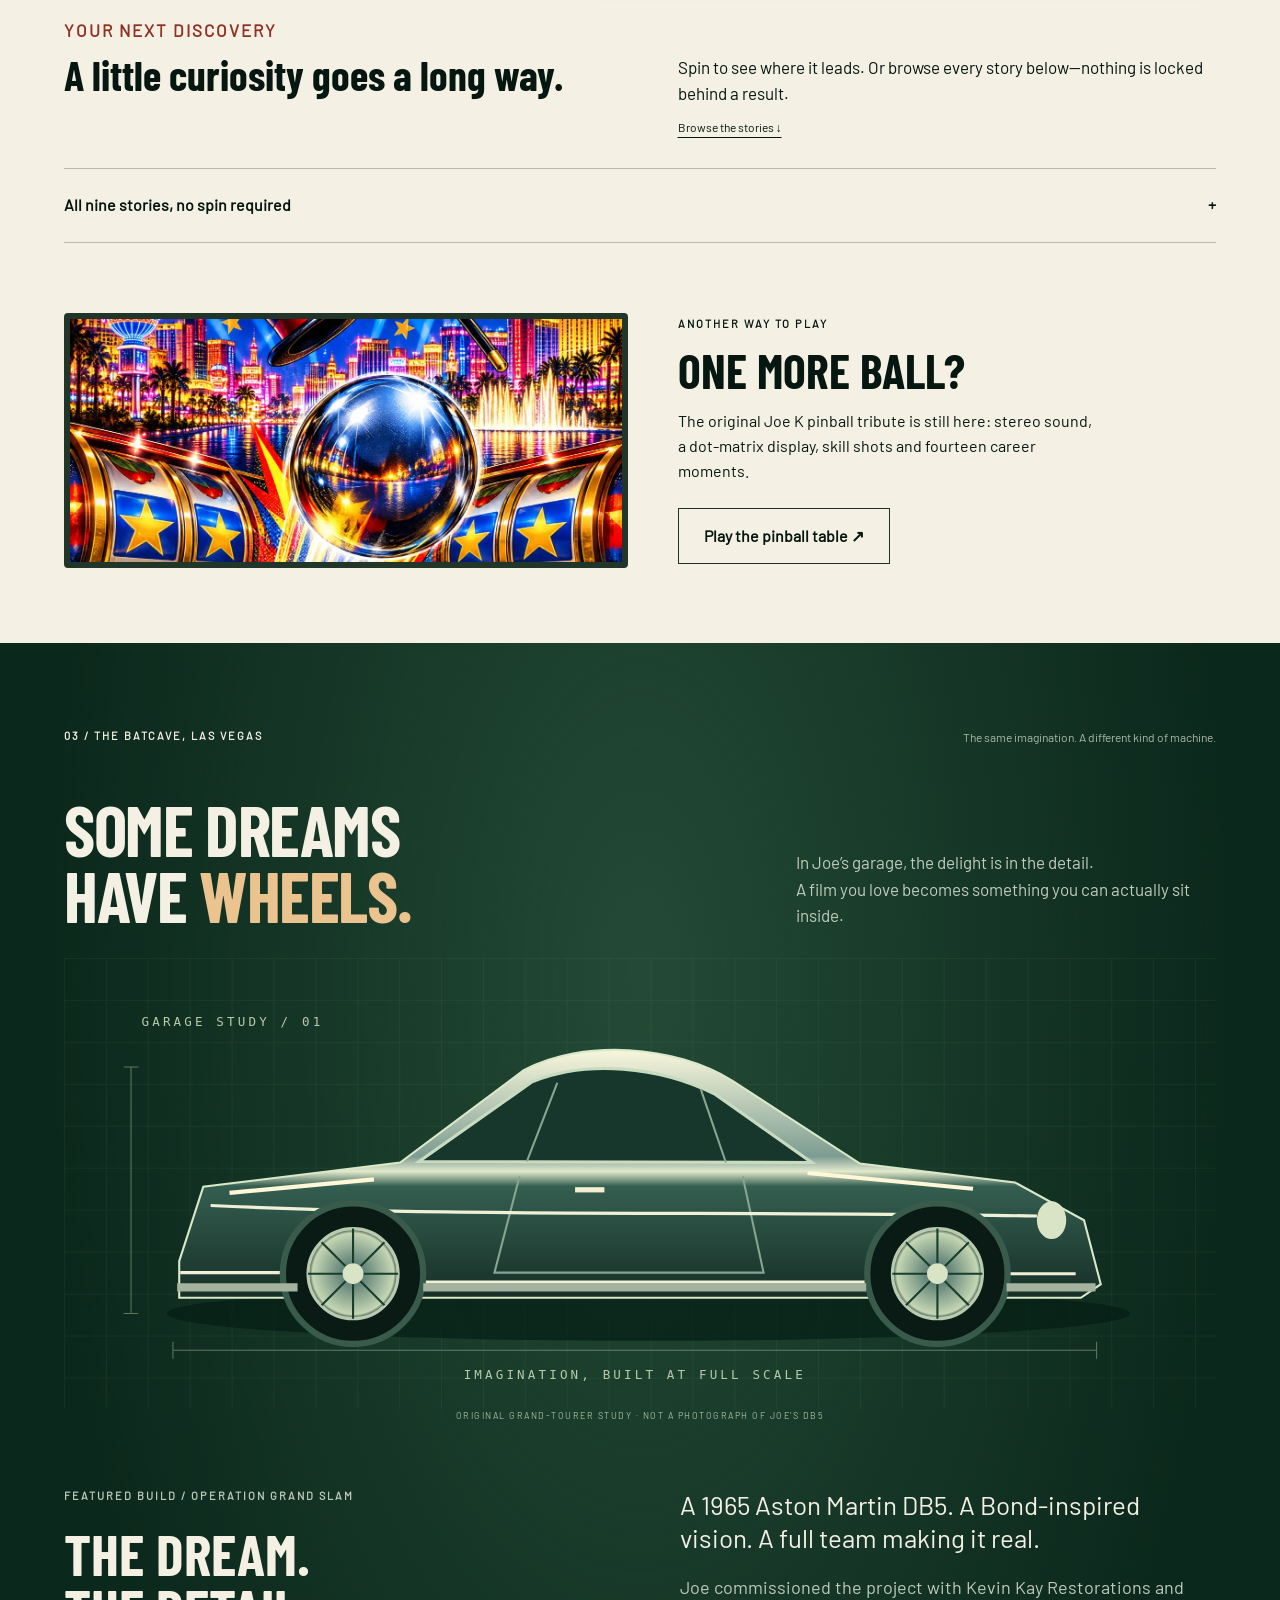
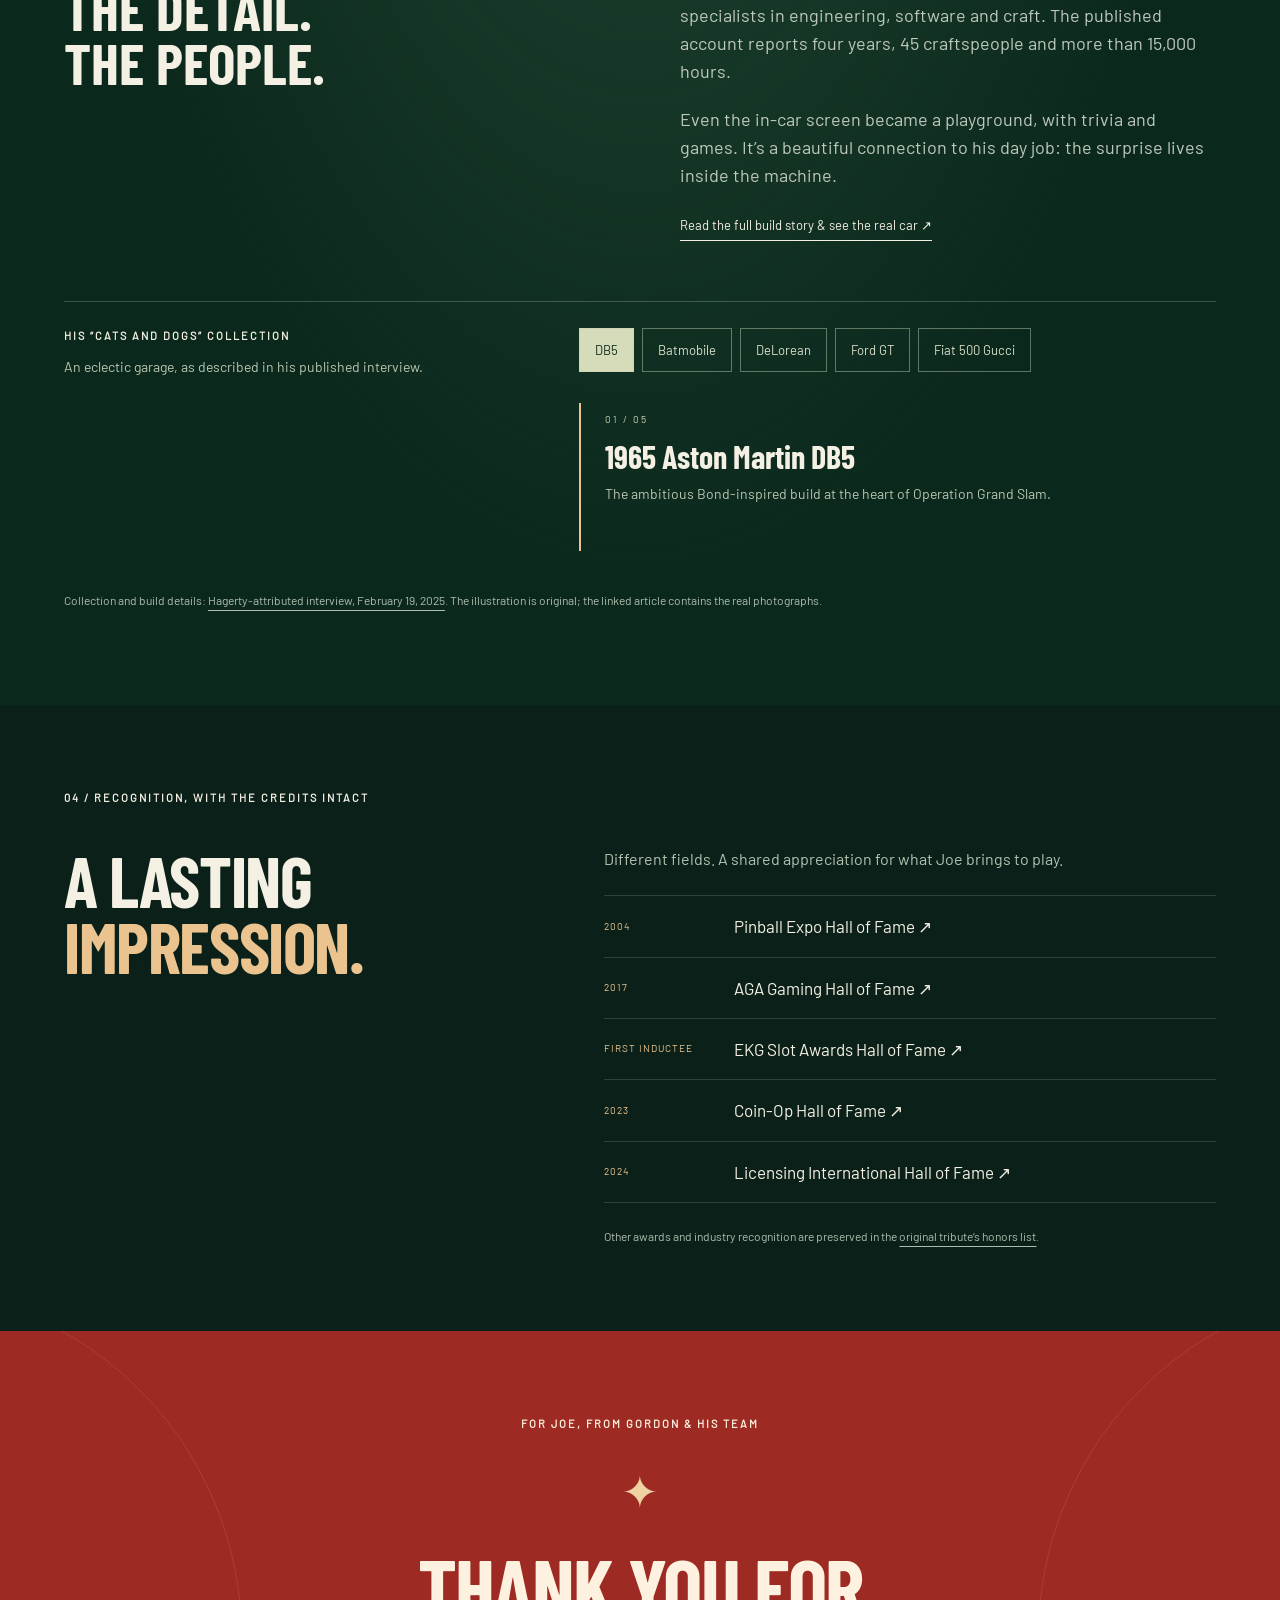
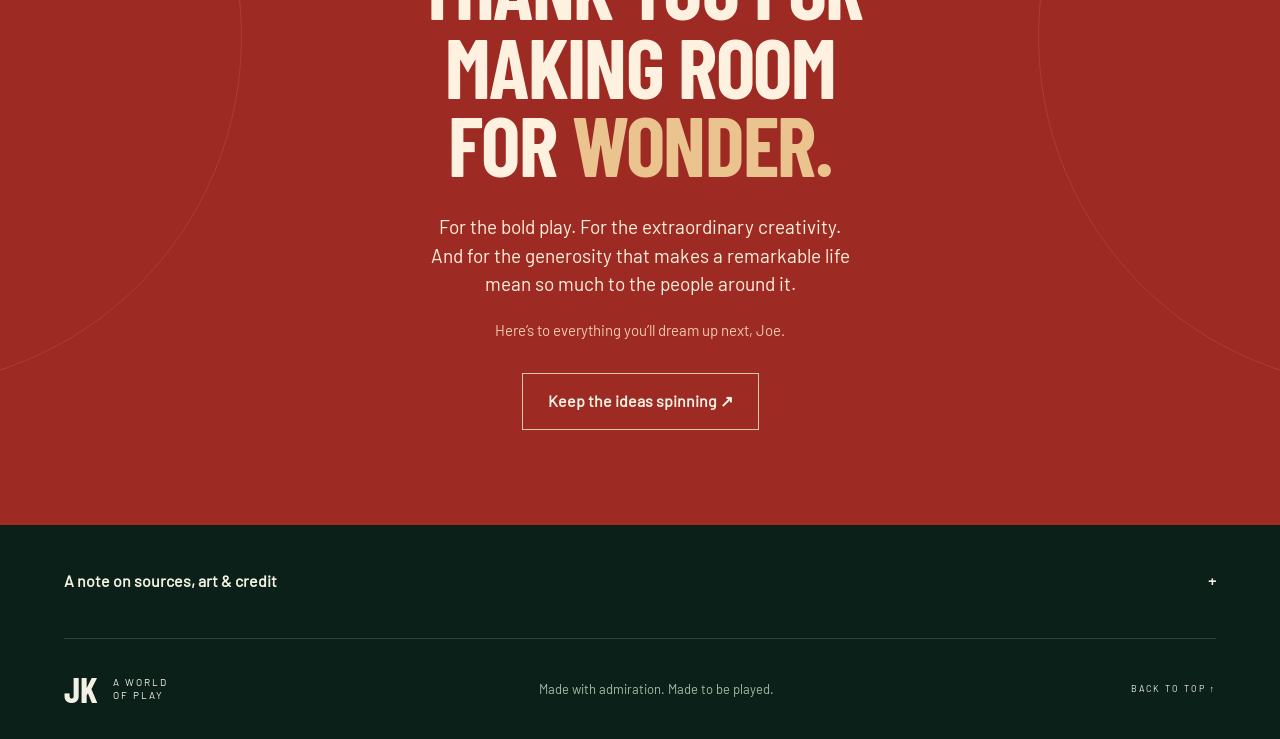
==== commit 5eb7031e: "Build Joe's World of Play with original reels, sourced garage and polished tribute" ====
--- a/index.html
+++ b/index.html
@@ -1,171 +1,39 @@
 <!doctype html>
-<html lang="en">
-<head>
-<meta charset="utf-8">
-<script>document.documentElement.classList.add("js")</script>
-<meta name="viewport" content="width=device-width, initial-scale=1, viewport-fit=cover">
-<meta name="robots" content="noindex, nofollow, noarchive, noimageindex">
-<title>Joe K, Forty Years on the Floor</title>
-<meta name="description" content="A playable tribute to Joe Kaminkow: drop a coin, flip the ball, and light up four decades of pinball and slot design.">
-<meta property="og:title" content="Joe K, Forty Years on the Floor">
-<meta property="og:description" content="Drop a coin. Flip the ball. Light up forty years of play.">
-<meta property="og:image" content="art/backglass.webp">
-<meta name="theme-color" content="#0b0f2a">
-<link rel="preconnect" href="https://fonts.googleapis.com">
-<link rel="preconnect" href="https://fonts.gstatic.com" crossorigin>
-<link href="https://fonts.googleapis.com/css2?family=Silkscreen&family=Bungee&family=Bungee+Shade&family=Rubik:wght@400;600;800&display=swap" rel="stylesheet">
-<!-- STYLE: Attract mode, built to Data East spec (128x32 orange plasma DMD, USA2 coin door, World Record high scores, replay at 300M, match 00 to 90, ball save, one tilt warning, fire-button skill shot; sources in the operator card). The page is an original early-90s pinball machine in Joe's own medium: an airbrushed backglass (Higgsfield), a 128x32 orange dot-matrix display, a playable table whose physics follow the painted art, and the story told as apron cards (the instruction and replay cards on a real playfield). FORBIDS: dark editorial serif hero, card grids, typewriter kickers, pill buttons, stock photos of him | WHY: his life's work is making people want to put in one more coin; the tribute should do that in the first ten seconds | ALT: a Las Vegas bulb-marquee showroom page (rejected: a sign you read, not a game you play). -->
-<style>
-:root{
-  --cab:#0b0f2a; --cab2:#141a44; --chrome:#d9dde6; --red:#e3262f; --gold:#f6c343; --blue:#1d4fd8; --cream:#fff3dc; --ink:#140a05; --dmd:#ff8a1e;
-  --display:"Bungee",Impact,sans-serif; --shade:"Bungee Shade","Bungee",Impact,sans-serif; --body:"Rubik",system-ui,-apple-system,sans-serif; --pix:"Silkscreen",ui-monospace,monospace;
-  color-scheme:dark;
-}
-*{box-sizing:border-box}
-[hidden]{display:none!important}
-html{scroll-behavior:smooth}
-body{margin:0;background:radial-gradient(1200px 700px at 50% -10%,#24307a 0,var(--cab) 60%) fixed,var(--cab);color:var(--cream);font:400 17px/1.55 var(--body);-webkit-font-smoothing:antialiased}
-a{color:var(--gold)}
-:focus-visible{outline:3px solid var(--gold);outline-offset:3px}
-h1,h2,h3{font-family:var(--display);font-weight:400;line-height:1;margin:0;letter-spacing:.01em}
-p{margin:0}
-.skip{position:absolute;left:10px;top:-60px;background:var(--gold);color:var(--ink);padding:10px 14px;z-index:50}.skip:focus{top:10px}
-
-/* the cabinet */
-.cabinet{display:grid;grid-template-columns:minmax(0,1fr) auto;gap:clamp(14px,2.5vw,32px);align-items:start;width:min(1240px,100% - 24px);margin:0 auto;padding:clamp(10px,2vh,22px) 0 30px}
-.head{display:grid;gap:12px}
-.backglass{margin:0;position:relative;border:6px solid #1b1b1f;outline:3px solid var(--chrome);border-radius:6px;overflow:hidden;box-shadow:0 0 0 1px #000,0 30px 70px #000a}
-.backglass img{display:block;width:100%;height:auto;max-height:40vh;object-fit:cover;object-position:50% 0}
-html.js .backglass img{filter:brightness(.35) saturate(.6);transition:filter 1.4s ease}
-html.js body.lit .backglass img{filter:none;animation:glow 2.6s ease-in-out infinite}
-@keyframes glow{50%{filter:brightness(1.08) saturate(1.1)}}
-.dmdbox{max-width:calc(20vh * 4 + 16px);width:100%;justify-self:center;background:#050505;border:4px solid #1b1b1f;outline:2px solid var(--chrome);border-radius:4px;padding:6px}
-#dmd{display:block;width:100%;height:auto;aspect-ratio:4/1;image-rendering:pixelated}
-.controls{display:flex;flex-wrap:wrap;gap:10px;align-items:center}
-.btn{appearance:none;cursor:pointer;font:400 17px var(--display);letter-spacing:.02em;color:var(--ink);background:var(--gold);border:0;border-bottom:5px solid #a77b10;border-radius:10px;padding:14px 20px 11px;min-height:52px;text-decoration:none;display:inline-flex;align-items:center;gap:10px}
-.btn:active{transform:translateY(3px);border-bottom-width:2px}
-.btn.red{background:var(--red);color:#fff;border-bottom-color:#8d1016}
-.btn.ghost{background:transparent;color:var(--cream);border:2px solid #ffffff55;border-bottom:2px solid #ffffff55;font-size:14px;min-height:44px;padding:10px 14px}
-.btn.ghost[aria-pressed="true"]{border-color:var(--gold);color:var(--gold)}
-.coinslot{width:22px;height:30px;border-radius:4px;background:linear-gradient(#000,#333);box-shadow:inset 0 0 0 3px #f6c343;display:inline-block}
-.howto{font-size:14px;color:#c9cbe0}
-.howto kbd{font:400 12px var(--pix);background:#000;border:1px solid #555;border-radius:4px;padding:2px 6px;color:var(--dmd)}
-#progress{font:400 13px var(--pix);color:var(--dmd)}
-.table{position:relative;justify-self:end}
-.table canvas{display:block;border:6px solid #1b1b1f;outline:3px solid var(--chrome);border-radius:10px;box-shadow:0 30px 80px #000c;touch-action:none;background:#16204a}
-.flips{display:flex;justify-content:space-between;gap:10px;margin-top:10px}
-.flips button{flex:1;appearance:none;border:0;border-radius:999px 999px 18px 18px;background:var(--red);color:#fff;font:400 15px var(--display);min-height:56px;border-bottom:5px solid #8d1016;cursor:pointer;touch-action:none}
-.sr{position:absolute;width:1px;height:1px;overflow:hidden;clip:rect(0 0 0 0)}
-@media (max-width:860px){.cabinet{grid-template-columns:1fr}.table{justify-self:center;scroll-margin-top:calc(var(--dmdh,70px) + 8px)}.backglass img{max-height:30vh}
- body.playing .dmdbox{position:fixed;top:0;left:0;right:0;z-index:30;border-radius:0;outline:0;border-width:0 0 3px;padding:4px 8px calc(4px)}
- body.playing .cabinet{padding-top:calc(var(--dmdh,70px) + 6px)}}
-
-/* coin door, USA2 pricing as on Data East's Jurassic Park */
-.coindoor{display:grid;grid-template-columns:auto auto 1fr;gap:12px 16px;align-items:center;background:linear-gradient(#2a2a30,#121216);border:3px solid #000;outline:2px solid var(--chrome);border-radius:6px;padding:12px 14px}
-.slots{display:flex;gap:10px}
-.slot{appearance:none;cursor:pointer;display:grid;justify-items:center;gap:6px;background:linear-gradient(#c9ccd4,#8d919c);border:2px solid #000;border-radius:6px;padding:8px 10px;min-width:62px;min-height:64px;color:#111}
-.slot .mouth{width:6px;height:26px;background:#000;border-radius:2px;box-shadow:inset 0 0 0 1px #555}
-.slot b{font:400 12px var(--pix);background:#fff8dc;border:1px solid #000;padding:1px 4px}
-.slot:active{transform:translateY(2px)}
-.pricecard{font:400 12px/1.4 var(--pix);color:#111;background:#fff8dc;border:1px solid #000;padding:6px 8px;transform:rotate(-1deg)}
-.panel{display:flex;flex-wrap:wrap;gap:10px;align-items:center;justify-content:flex-end}
-.panel #credits{font:400 13px var(--pix);color:var(--dmd)}
-.op{font-size:13px;color:#c9cbe0;display:flex;gap:6px;align-items:center;min-height:44px}
-.op small{color:#8f92b3}
-.btn:disabled{opacity:.45;cursor:not-allowed}
-.flips button.small{flex:.55;font-size:13px;background:#2a2a30;border-bottom-color:#000;border-radius:12px}
-.flips button.fire{background:var(--gold);color:var(--ink);border-bottom-color:#a77b10}
-@media (max-width:560px){.coindoor{grid-template-columns:1fr auto}.panel{grid-column:1 / -1;justify-content:flex-start}}
-/* operator card: a page from the manual */
-.opcard{margin-top:46px;background:#f4f1e6;color:#1a1a1a;border:1px solid #000;padding:18px 20px;font:400 15px/1.55 var(--body);display:grid;gap:8px;max-width:70ch}
-.opcard h2{font:400 22px var(--display);color:#1a1a1a}
-.opcard ul{margin:0;padding-left:18px;display:grid;gap:4px}
-.opcard .src{font-size:12px;color:#555}.opcard a{color:#333}
-/* the story: apron cards */
-.story{width:min(1100px,100% - 24px);margin:0 auto;padding:40px 0 60px}
-.story > h2{font:400 clamp(34px,6vw,64px)/1 var(--shade);color:var(--gold);text-align:center;margin-bottom:10px}
-.story > p.lede{text-align:center;color:#c9cbe0;max-width:56ch;margin:0 auto 34px}
-.apron{display:grid;grid-template-columns:repeat(auto-fit,minmax(min(100%,300px),1fr));gap:20px}
-.card{background:var(--cream);color:var(--ink);border-radius:6px;padding:18px 18px 16px;position:relative;box-shadow:0 2px 0 #c9b38a,0 18px 40px #0008;display:grid;gap:8px;align-content:start;transform:rotate(var(--r,0deg))}
-.card:nth-child(3n+1){--r:-.6deg}.card:nth-child(3n+2){--r:.5deg}.card:nth-child(3n){--r:-.2deg}
-.card .yr{font:400 13px var(--pix);color:var(--red)}
-.card h3{font-size:22px;color:var(--ink)}
-.card p{font-size:15.5px;line-height:1.5}
-.card .src{font-size:12px;color:#6b5a45}
-.card .src a{color:#6b5a45}
-.card::after{content:"";position:absolute;right:12px;top:12px;width:14px;height:14px;border-radius:50%;background:#d8cbb3;box-shadow:inset 0 0 0 2px #b9a888}
-html.js .card.lit::after{background:radial-gradient(circle at 40% 35%,#fff,var(--gold) 45%,#c58a00);box-shadow:0 0 12px var(--gold)}
-.machines{margin-top:46px;display:grid;gap:14px}
-.machines h2,.hof h2,.notes h2{font:400 clamp(26px,4vw,40px)/1 var(--display);color:var(--gold)}
-.marquees{display:flex;flex-wrap:wrap;gap:10px}
-.marquees span{font:400 15px var(--display);letter-spacing:.02em;padding:10px 14px;background:#000;border:2px solid var(--gold);color:var(--cream);border-radius:4px}
-.marquees span small{display:block;font:400 11px var(--pix);color:var(--dmd);margin-top:3px}
-.hof{margin-top:46px;display:grid;gap:14px}
-.hiscore{background:#000;border:4px solid #1b1b1f;outline:2px solid var(--chrome);border-radius:4px;padding:16px 18px;font:400 clamp(13px,1.6vw,16px)/1.9 var(--pix);color:var(--dmd)}
-.hiscore li{display:grid;grid-template-columns:2.2em 1fr auto;gap:10px}
-.hiscore ol{margin:0;padding:0;list-style:none}
-.notes{margin-top:46px;display:grid;gap:10px;color:#c9cbe0;font-size:14px}
-.notes h2{font-size:24px}
-#after[hidden]{display:none}
-footer{text-align:center;color:#8f92b3;font-size:13px;padding:20px 12px 50px}
-@media (prefers-reduced-motion:reduce){*{animation:none!important;transition:none!important}html.js .backglass img{filter:none}}
-</style>
-</head>
+<html lang="en"><head><meta charset="utf-8"><meta name="viewport" content="width=device-width,initial-scale=1"><meta name="robots" content="noindex,nofollow,noarchive,noimageindex"><meta property="og:title" content="Joe Kaminkow — A World of Play"><meta property="og:description" content="Bold play. Big ideas. Open heart. A playable tribute."><meta property="og:image" content="https://gordonusc.github.io/joe-kaminkow/art/showroom.webp"><meta name="theme-color" content="#0a2019"><title>Joe Kaminkow — A World of Play</title><meta name="description" content="Bold play. Extraordinary creativity. A generous life. A playable tribute to Joe Kaminkow, from pinball and storytelling to his remarkable garage."><link rel="icon" href="art/favicon.svg" type="image/svg+xml"><link rel="stylesheet" href="site.css"><script src="site.js" defer></script></head>
 <body>
-<a class="skip" href="#story">Skip the game, read the story</a>
-<main>
-<section class="cabinet" aria-label="The machine">
-  <div class="head">
-    <figure class="backglass"><img src="art/backglass.webp" alt="An original pinball backglass painting: JOE K, Forty Years on the Floor, a chrome pinball bursting over the Las Vegas strip between spinning slot reels and two flippers"></figure>
-    <div class="dmdbox"><canvas id="dmd" width="512" height="128" aria-hidden="true"></canvas><p class="sr" id="dmdtext" aria-live="polite">Insert coin</p></div>
-    <div class="coindoor" role="group" aria-label="Coin door">
-      <div class="slots">
-        <button type="button" class="slot" id="c25a" aria-label="Insert a quarter"><span class="mouth" aria-hidden="true"></span><b>25¢</b></button>
-        <button type="button" class="slot" id="c100" aria-label="Insert a dollar"><span class="mouth" aria-hidden="true"></span><b>$1.00</b></button>
-        <button type="button" class="slot" id="c25b" aria-label="Insert a quarter"><span class="mouth" aria-hidden="true"></span><b>25¢</b></button>
-      </div>
-      <p class="pricecard">50¢ per play<br>3 plays $1.00</p>
-      <div class="panel">
-        <button class="btn red" type="button" id="startbtn" disabled>Start</button>
-        <span id="credits" aria-live="polite">0 credits</span>
-        <label class="op"><input type="checkbox" id="freeplay"> Free play <small>(operator setting)</small></label>
-      </div>
-    </div>
-    <div class="controls"><button class="btn ghost" type="button" id="sound" aria-pressed="false">Sound off</button><button class="btn ghost" type="button" id="musicbtn" aria-pressed="false">Music off</button><button class="btn ghost" type="button" id="skip">Light every card</button><span id="progress"></span></div>
-    <p class="howto">Drop coins (sound comes on with the coin), press Start, then <kbd>Space</kbd> or Fire to launch. Flippers: <kbd>Z</kbd> and <kbd>M</kbd>, the arrow keys, tap either half of the table, or the red buttons. <kbd>N</kbd> nudges; nudge too hard and it tilts. Every bumper, lane, target and the reels light one moment of his career below.</p>
-  </div>
-  <div class="table">
-    <canvas id="table" width="380" height="672" role="img" aria-label="A playable pinball table. Hitting bumpers, lanes, targets and the slot reels lights the career cards below."></canvas>
-    <div class="flips"><button type="button" id="fl" aria-label="Left flipper">Left</button><button type="button" id="nudgebtn" class="small" aria-label="Nudge the machine">Nudge</button><button type="button" id="firebtn" class="small fire" aria-label="Fire: launch the ball">Fire</button><button type="button" id="fr" aria-label="Right flipper">Right</button></div>
-  </div>
+<a class="skip" href="#main">Skip to the tribute</a>
+<header class="topbar"><a class="wordmark" href="#home" aria-label="Joe Kaminkow, home">JK<span>A WORLD OF PLAY</span></a><nav aria-label="Main navigation"><a href="#legacy">The legacy</a><a href="#play">Play</a><a href="#garage">The garage</a><a href="#note">For Joe <span aria-hidden="true">↗</span></a></nav></header>
+<main id="main">
+<section class="hero" id="home" aria-labelledby="hero-title">
+<div class="hero-copy"><p class="eyebrow"><span class="tiny-star">✦</span> A TRIBUTE TO JOE KAMINKOW</p><h1 id="hero-title">BOLD PLAY.<br>BIG IDEAS.<br><span>OPEN HEART.</span></h1><p class="hero-intro">Joe Kaminkow makes<br>the world more playful.</p><p class="intro-detail">A life of extraordinary creativity and generosity—from the first spark on a playfield to the immaculate cars in his Las Vegas garage. Come meet the imagination behind it all.</p><div class="hero-actions"><a class="button primary" href="#play">Let’s play <span aria-hidden="true">↗</span></a><a class="text-link" href="#legacy">Meet Joe <span aria-hidden="true">↓</span></a></div><p class="dedication">WITH ADMIRATION, FROM GORDON &amp; HIS TEAM</p></div>
+<figure class="hero-object"><img src="art/showroom.webp" width="1400" height="1400" alt="Original sculptural tribute: a polished green and chrome reel cabinet beside a reflective pinball, with Play, Create and Give on its reels."><figcaption><span>01 / THE SPIRIT OF PLAY</span><span>Original tribute sculpture</span></figcaption></figure>
+<a class="scroll-cue" href="#legacy"><span>PINBALL. STORIES. REELS. ROAD.</span><span>EXPLORE THE WORLD ↓</span></a>
 </section>
-
-<section class="story" id="story" aria-labelledby="st">
-  <h2 id="st">How to play Joe K</h2>
-  <p class="lede">The apron cards. Light them on the table above, or just read on.</p>
-  <div class="apron" id="apron"><article class="card" data-fact="lh"><p class="yr">1981</p><h3>Logical Highs</h3><p>Out of Curry College, he co-founds a game company of his own, Logical Highs.</p><p class="src">Source: <a href="https://licensinginternational.org/about/hall-of-fame/joseph-kaminkow/">Licensing International Hall of Fame</a></p></article><article class="card" data-fact="shuttle"><p class="yr">1984 · Williams</p><h3>Space Shuttle lifts off</h3><p>He lands the NASA license and co-designs Space Shuttle with Barry Oursler. It sells more than 7,000 machines, and the trade still credits it with reviving Williams pinball.</p><p class="src">Source: <a href="https://licensinginternational.org/about/hall-of-fame/joseph-kaminkow/">Licensing International</a>, <a href="https://www.replaymag.com/joe-kaminkow-in-first-coin-op-hall-of-fame-class/">Replay</a></p></article><article class="card" data-fact="de"><p class="yr">Thanksgiving 1986</p><h3>Data East is born on a holiday</h3><p>With Gary Stern and Shelley Sax, funded by Data East USA, he starts Data East Pinball as Senior VP of design. By his own account, he and Stern designed the first machine on Thanksgiving Day 1986, out of Road Kings parts.</p><p class="src">Source: <a href="https://www.sega-16.com/2025/08/history-of-sega-pinball-part-3/">Sega-16</a>, <a href="https://licensinginternational.org/about/hall-of-fame/joseph-kaminkow/">Licensing International</a></p></article><article class="card" data-fact="laser"><p class="yr">1987 · Data East</p><h3>Laser War, in stereo</h3><p>His design debut, built with Gary Stern on Thanksgiving Day 1986 from Road Kings parts. Its scores showed on seven-digit alphanumeric displays, and the Internet Pinball Database lists it as the first pinball from any maker with stereo and 2.1 (subwoofer) sound, music and sound by David Thiel. This table pans its sounds left and right in its honor.</p><p class="src">Source: <a href="https://www.ipdb.org/machine.cgi?id=1415">IPDB</a></p></article><article class="card" data-fact="lic"><p class="yr">1989 to 1999</p><h3>The license engine</h3><p>He brings pop culture onto the playfield: RoboCop, Back to the Future, The Simpsons, Star Trek 25th Anniversary, Teenage Mutant Ninja Turtles, Lethal Weapon 3, then South Park at Sega. He offered Star Wars to designer John Borg, who swapped his planned dinosaur for the Death Star.</p><p class="src">Source: <a href="https://www.replaymag.com/joe-kaminkow-in-first-coin-op-hall-of-fame-class/">Replay</a>, <a href="https://www.sega-16.com/2025/08/history-of-sega-pinball-part-3/">Sega-16</a>, <a href="https://en.wikipedia.org/wiki/Star_Wars_(1992_pinball)">Wikipedia, Star Wars (1992)</a></p></article><article class="card" data-fact="dmd"><p class="yr">February 1991 · Data East</p><h3>The first dot matrix</h3><p>Data East’s Checkpoint is the first pinball with a dot-matrix display, 128 by 16. From Lethal Weapon 3 in 1992 the display grows to 128 by 32, the orange neon plasma screen this machine is built on.</p><p class="src">Source: <a href="https://www.ipdb.org/machine.cgi?id=498">IPDB, Checkpoint</a>, <a href="https://www.pinwiki.com/wiki/index.php/Data_East/Sega">PinWiki, Data East/Sega</a></p></article><article class="card" data-fact="pat"><p class="yr">1994 · Patent 5,358,244</p><h3>The ball gets caught</h3><p>With Ed Cebula he patents a pinball target that grabs and retrieves the ball. It is the mechanism linked to the T-Rex that snatches the ball in Data East’s Jurassic Park.</p><p class="src">Source: <a href="https://patents.google.com/patent/US5358244A/en">Google Patents</a>, <a href="https://www.sega-16.com/2025/08/history-of-sega-pinball-part-3/">Sega-16</a></p></article><article class="card" data-fact="igt"><p class="yr">1999 · IGT</p><h3>Director of Cool Games</h3><p>IGT hires him with that exact title. Five weeks later he runs Engineering and Design. &quot;Around 1999, the slot business was probably, technically, more than a decade behind where the video game business was,&quot; he said later. He set out to close the gap.</p><p class="src">Source: <a href="https://www.dicesummit.org/dice_speakers/details.asp?idSpeaker=95">DICE speaker bio</a>, <a href="https://cdcgaming.com/commentary/frank-floor-talk-innovator-joe-kaminkow-looks-back-and-to-the-future/">CDC Gaming, 2023</a></p></article><article class="card" data-fact="slots"><p class="yr">2000s · IGT</p><h3>Brands on the reels</h3><p>Video Wheel of Fortune leads a run of licensed slots: Sex and the City, Elvis, The Price Is Right, Jurassic Park, Ghostbusters. Replay reports an Inventor of the Year award for the Wheel of Fortune brand.</p><p class="src">Source: <a href="https://www.replaymag.com/joe-kaminkow-in-first-coin-op-hall-of-fame-class/">Replay</a>, <a href="https://licensinginternational.org/about/hall-of-fame/joseph-kaminkow/">Licensing International</a></p></article><article class="card" data-fact="spooky"><p class="yr">2013</p><h3>Spooky Cool, then the crew</h3><p>His Chicago studio, Spooky Cool Labs, builds an online Wizard of Oz world and is acquired by Zynga in 2013. When he joins Aristocrat that year, six of his top designers come with him.</p><p class="src">Source: <a href="https://cdcgaming.com/commentary/newest-gaming-hall-of-fame-member-and-game-designer-joe-kaminkow-not-finished-creating/">CDC Gaming, 2017</a></p></article><article class="card" data-fact="bat"><p class="yr">G2E</p><h3>Holy Batmobile</h3><p>He parks his own 1960s Batmobile in the Aristocrat booth at G2E, with Adam West beside it.</p><p class="src">Source: <a href="https://cdcgaming.com/commentary/newest-gaming-hall-of-fame-member-and-game-designer-joe-kaminkow-not-finished-creating/">CDC Gaming, 2017</a></p></article><article class="card" data-fact="cio"><p class="yr">Oct 10, 2022 · Aristocrat</p><h3>Chief Innovation Officer</h3><p>Aristocrat names him Chief Innovation Officer across Aristocrat Gaming, Pixel United and Anaxi. The release credits him with game design IP in more than 1,500 games. Asked if the frontiers were closing: &quot;Oh, my goodness, heck no. We are just getting started!&quot;</p><p class="src">Source: <a href="https://www.prnewswire.com/news-releases/aristocrat-gaming-appoints-joe-kaminkow-as-chief-innovation-officer-301644444.html">Aristocrat release</a>, <a href="https://cdcgaming.com/commentary/frank-floor-talk-innovator-joe-kaminkow-looks-back-and-to-the-future/">CDC Gaming, 2023</a></p></article><article class="card" data-fact="db5"><p class="yr">2020 to 2024</p><h3>Operation Grand Slam</h3><p>He did not want to just make a Bond DB5: &quot;I wanted to make the best DB5 in the world.&quot; Four years, 45 craftspeople and more than 15,000 hours turned a 1965 DB5 into the Goldfinger car, gadgets and all, run by about 9,000 lines of Python from an iPhone or Apple Watch. It won its class at SEMA in 2024.</p><p class="src">Source: <a href="https://collectorscarworld.com/joe-kaminkows-james-bond-007-db5-heads-to-amelia/">Collectors Car World</a></p></article><article class="card" data-fact="thrill"><p class="yr">In his words</p><h3>The thrill</h3><p>&quot;I still get a great thrill out of people loving something that I create, and seeing the magic and delight of the players.&quot;</p><p class="src">Source: <a href="https://cdcgaming.com/commentary/newest-gaming-hall-of-fame-member-and-game-designer-joe-kaminkow-not-finished-creating/">CDC Gaming, 2017</a></p></article></div>
-
-  <div class="machines"><h2>Machines on the floor</h2><div class="marquees" id="marquees"><span>Space Shuttle<small>Williams 1984, co-design</small></span><span>Laser War<small>Data East 1987, design</small></span><span>RoboCop<small>Data East, license</small></span><span>Back to the Future<small>Data East, license</small></span><span>The Simpsons<small>Data East, license</small></span><span>Star Trek 25th<small>Data East, license</small></span><span>Star Wars<small>Data East 1992, license</small></span><span>TMNT<small>Data East, license</small></span><span>Lethal Weapon 3<small>Data East, license</small></span><span>Jurassic Park<small>Data East 1993, T-Rex patent</small></span><span>South Park<small>Sega 1999, license</small></span><span>Video Wheel of Fortune<small>IGT, led</small></span><span>Sex and the City<small>IGT slot</small></span><span>Elvis<small>IGT slot</small></span><span>The Price Is Right<small>IGT slot</small></span><span>Ghostbusters<small>IGT slot</small></span><span>Wizard of Oz<small>Spooky Cool Labs</small></span></div></div>
-  <div class="hof"><h2>Halls of Fame</h2><div class="hiscore"><ol id="hiscore"><li><span>1.</span><span><a href="https://licensinginternational.org/about/hall-of-fame/joseph-kaminkow/" style="color:inherit">Pinball Hall of Fame (per his bios)</a></span><span>2004</span></li><li><span>2.</span><span><a href="https://cdcgaming.com/commentary/newest-gaming-hall-of-fame-member-and-game-designer-joe-kaminkow-not-finished-creating/" style="color:inherit">AGA Gaming Hall of Fame</a></span><span>2017</span></li><li><span>3.</span><span><a href="https://cdcgaming.com/slot-designer-kaminkow-is-the-first-inductee-to-the-ekg-slot-award-hall-of-fame/" style="color:inherit">EKG Slot Award Hall of Fame, first inductee</a></span><span>1ST</span></li><li><span>4.</span><span><a href="https://www.replaymag.com/joe-kaminkow-in-first-coin-op-hall-of-fame-class/" style="color:inherit">Coin-Op Hall of Fame, inaugural class</a></span><span>2023</span></li><li><span>5.</span><span><a href="https://licensinginternational.org/about/hall-of-fame/joseph-kaminkow/" style="color:inherit">Licensing International Hall of Fame</a></span><span>2024</span></li><li><span>6.</span><span><a href="https://www.prnewswire.com/news-releases/aristocrat-gaming-appoints-joe-kaminkow-as-chief-innovation-officer-301644444.html" style="color:inherit">Strictly Slots Most Influential in Gaming</a></span><span>TOP 10</span></li><li><span>7.</span><span><a href="https://www.replaymag.com/joe-kaminkow-in-first-coin-op-hall-of-fame-class/" style="color:inherit">Inventor of the Year, Wheel of Fortune (per Replay)</a></span><span>WOF</span></li></ol></div></div>
-  <div class="opcard"><h2>Operator's settings</h2>
-    <p>This machine is set the way Data East shipped its own, from the 1993 Jurassic Park operator manual:</p>
-    <ul>
-      <li>Pricing USA2: 25¢ / $1.00 / 25¢ slots, 50¢ per play, 3 plays for $1.00. Free play is an operator option.</li>
-      <li>Replay at 300,000,000, and the knocker fires. Top score is the World Record, then Highscore 2 to 4.</li>
-      <li>Match at game end: a two-digit number, a multiple of 10 from 00 to 90.</li>
-      <li>Ball save about the first 10 seconds. Tilt warnings: 1.</li>
-      <li>Skill shot by fire button: 2M, 3M, 4M on balls 1 to 3.</li>
-      <li>Display: 128 by 32 orange neon plasma, Data East from 1992.</li>
-    </ul>
-    <p class="src">Sources: <a href="https://www.ipdb.org/files/1343/Data_East_1993_Jurassic_Park_Manual.pdf">Jurassic Park operator manual</a>, <a href="https://www.ipdb.org/rulesheets/1343/JPTIP.TXT">Jurassic Park tip sheet</a>, <a href="https://www.pinwiki.com/wiki/index.php/Data_East/Sega">PinWiki, Data East/Sega</a>. High scores on this machine start with JOE, then GB, DBY and AST, the crew that built it.</p>
-  </div>
-  <div class="notes" id="after"><h2>Thank you for playing</h2><p id="thanks">Thank you for playing, Joe. And thank you for forty years of making the rest of us want one more ball. From Gordon and his team.</p></div>
-  <div class="notes"><h2>Sources</h2><p>Every card above links its source. Facts that could not be verified are left out rather than guessed.</p></div>
+<section class="welcome section-wrap" id="legacy" aria-labelledby="legacy-title"><div class="section-top"><p class="eyebrow">01 / THE CREATIVE THROUGH LINE</p><p class="aside-label">A spark. A team. A world brought to life.</p></div><div class="intro-grid"><h2 id="legacy-title">THE MAGIC IS<br>IN MAKING IT <em>REAL.</em></h2><div><p class="big-copy">A story you recognize. A machine you want to touch. A little surprise you can’t wait to show someone.</p><p>Joe’s career connects these pleasures across pinball, licensed slot entertainment and social games. His gift is both creative and collaborative: finding a possibility, bringing people together, and making the experience feel alive.</p><p class="source-line">Career context: <a href="https://licensinginternational.org/about/hall-of-fame/joseph-kaminkow/">Licensing International’s 2024 tribute ↗</a></p></div></div>
+<div class="chapters">
+<article class="chapter"><span class="chapter-no">01</span><p class="eyebrow">PINBALL / WILLIAMS &amp; DATA EAST</p><h3>A WORLD<br>UNDER GLASS.</h3><p>Joe secured the NASA license for <i>Space Shuttle</i>, then co-founded Data East Pinball with Gary Stern. Familiar stories became invitations to step up and play.</p><p class="credit">The craft is shared: Barry Oursler designed <i>Space Shuttle</i>; David Thiel created <i>Laser War</i>’s music and sound.</p><a class="text-link" href="pinball.html#story">The pinball chapters ↗</a></article>
+<article class="chapter"><span class="chapter-no">02</span><p class="eyebrow">SLOTS / IGT &amp; ARISTOCRAT</p><h3>THE CABINET<br>BECOMES A STAGE.</h3><p>At IGT, his work helped turn licensed entertainment into a defining creative language for slots. At Aristocrat, he brought that sensibility to new games and cabinet ideas.</p><p class="credit">His own account emphasizes richer video, speech, lighting and interaction—alongside the teams that make them work.</p><a class="text-link" href="https://cdcgaming.com/commentary/frank-floor-talk-innovator-joe-kaminkow-looks-back-and-to-the-future/">Joe on creative evolution ↗</a></article>
+<article class="chapter"><span class="chapter-no">03</span><p class="eyebrow">SOCIAL PLAY / SPOOKY COOL &amp; ZYNGA</p><h3>THE WORLD<br>GETS BIGGER.</h3><p>Spooky Cool Labs built a <i>Wizard of Oz</i> city-building game before joining Zynga in 2013. Joe’s work there included <i>Hit It Rich</i>, extending his storytelling instincts into social games.</p><p class="credit">In October 2022, Aristocrat named him Chief Innovation Officer, a role spanning creative innovation and talent.</p><a class="text-link" href="https://www.prnewswire.com/news-releases/aristocrat-gaming-appoints-joe-kaminkow-as-chief-innovation-officer-301644444.html">The dated announcement ↗</a></article>
+</div>
+<div class="timeline-link"><span>There’s a story behind every machine.</span><a href="pinball.html#story">Explore all 14 original career moments <span aria-hidden="true">↗</span></a></div>
 </section>
-</main>
-<footer>A playable tribute from Gordon Bellamy and his team. Backglass and playfield are original art made with Higgsfield; sounds and the attract theme by ElevenLabs. Not affiliated with any company named here.</footer>
-<audio id="attract" src="audio/attract.mp3" loop preload="none"></audio>
-<script>window.JOEK_FACTS=[{"id": "lh", "dmd": ["1981", "LOGICAL HIGHS"]}, {"id": "shuttle", "dmd": ["1984 SPACE SHUTTLE", "NASA LICENSE"]}, {"id": "de", "dmd": ["THANKSGIVING 1986", "DATA EAST IS BORN"]}, {"id": "laser", "dmd": ["LASER WAR 1987", "FIRST STEREO PINBALL"]}, {"id": "lic", "dmd": ["ROBOCOP TO SOUTH PARK", "LICENSED TO THRILL"]}, {"id": "dmd", "dmd": ["CHECKPOINT 1991", "FIRST DOT MATRIX"]}, {"id": "pat", "dmd": ["PATENT 5,358,244", "THE T-REX CATCHES THE BALL"]}, {"id": "igt", "dmd": ["DIRECTOR OF COOL GAMES", "IGT 1999"]}, {"id": "slots", "dmd": ["WHEEL OF FORTUNE", "SPIN TO WIN"]}, {"id": "spooky", "dmd": ["SPOOKY COOL LABS", "THE CREW COMES TOO"]}, {"id": "bat", "dmd": ["HOLY BATMOBILE", "AT G2E"]}, {"id": "cio", "dmd": ["CHIEF INNOVATION OFFICER", "WE ARE JUST GETTING STARTED"]}, {"id": "db5", "dmd": ["OPERATION GRAND SLAM", "THE BEST DB5 IN THE WORLD"]}, {"id": "thrill", "dmd": ["THE THRILL", "MAGIC AND DELIGHT"]}];</script>
-<script src="pinball.js"></script>
-</body>
-</html>
+<section class="play-section" id="play" aria-labelledby="play-title"><div class="section-wrap"><div class="section-top"><p class="eyebrow">02 / A LITTLE OF THAT MAGIC</p><p class="aside-label">Original design. Purely for play.</p></div><div class="play-layout"><div class="play-intro"><h2 id="play-title">THE<br>IMAGINATION<br><em>MACHINE.</em></h2><p class="big-copy">Give an idea a spin.</p><p>Choose a world. Spin three symbols. Keep one you like and remix the rest. Each turn opens a small story about Joe’s creative life.</p><p class="play-safety">Always free. No money, purchases, prizes or cash value.</p><p class="source-line">Inspired by his use of storytelling, theatrical reveals and cabinet design. An original tribute, not a replica of a commercial game.</p><a class="text-link" href="#story-shelf">Just read the stories ↓</a></div>
+<div class="machine" id="machine"><div class="machine-top"><div class="maker-mark">JK</div><span>THE IMAGINATION MACHINE</span><span class="machine-dot" aria-hidden="true"></span></div><div class="machine-screen"><span class="screen-kicker">PLAY / CREATE / GIVE</span><p id="machine-message">GREAT IDEAS START WITH PLAY.</p></div>
+<fieldset class="lens-picker"><legend>1. Choose your world</legend><label><input type="radio" name="world" value="pinball" checked><span>Pinball</span></label><label><input type="radio" name="world" value="stories"><span>Storytelling</span></label><label><input type="radio" name="world" value="garage"><span>Garage</span></label></fieldset>
+<div class="reel-bank" aria-label="Three creative symbols"><div class="reel-unit"><div class="reel" id="reel-0"><span class="symbol" data-symbol="0"></span><span class="reel-label">SPARK</span></div><button class="hold" type="button" data-reel="0" aria-pressed="false" disabled>Hold reel 1</button></div><div class="reel-unit"><div class="reel" id="reel-1"><span class="symbol" data-symbol="1"></span><span class="reel-label">STORY</span></div><button class="hold" type="button" data-reel="1" aria-pressed="false" disabled>Hold reel 2</button></div><div class="reel-unit"><div class="reel" id="reel-2"><span class="symbol" data-symbol="2"></span><span class="reel-label">CRAFT</span></div><button class="hold" type="button" data-reel="2" aria-pressed="false" disabled>Hold reel 3</button></div></div>
+<div class="machine-console"><div><span class="step-label">2. See what comes together</span><button class="spin" id="spin" type="button" disabled>SPIN THE IDEAS <span aria-hidden="true">↻</span></button></div><div class="small-controls"><button id="sound-toggle" type="button" aria-pressed="false">Sound off</button><button id="reveal-now" type="button" disabled>Reveal now</button></div></div><p class="machine-help" id="machine-help">After a spin, hold one reel to keep that symbol. Every combination opens a story.</p><div class="machine-bottom"><span>EST. IN CURIOSITY</span><span id="discovered">0 / 9 STORIES EXPLORED</span></div><noscript><p class="no-script">The reels need JavaScript. All nine stories are available below.</p></noscript></div>
+</div><article class="reveal-card" id="reveal-card" aria-live="polite" aria-atomic="true"><p class="eyebrow" id="reveal-category">YOUR NEXT DISCOVERY</p><h3 id="reveal-title">A little curiosity goes a long way.</h3><p id="reveal-copy">Spin to see where it leads. Or browse every story below—nothing is locked behind a result.</p><a id="reveal-link" href="#story-shelf">Browse the stories ↓</a></article>
+<details class="story-shelf" id="story-shelf"><summary>All nine stories, no spin required <span aria-hidden="true">+</span></summary><div id="all-stories"><article><p class="eyebrow">PINBALL</p><h4>Give the story a physical presence.</h4><p>Joe secured the NASA license for Space Shuttle at Williams. Barry Oursler designed the machine. A familiar idea and a physical playfield came together through different kinds of creative work.</p><a href="https://licensinginternational.org/about/hall-of-fame/joseph-kaminkow/">Explore the source ↗</a></article><article><p class="eyebrow">PINBALL</p><h4>Let the whole machine perform.</h4><p>Data East’s 1987 Laser War is recorded by IPDB as the first pinball machine with stereo and subwoofer sound. Joe described building it with Gary Stern; the music and sound are David Thiel’s.</p><a href="https://www.ipdb.org/machine.cgi?id=1415">Explore the source ↗</a></article><article><p class="eyebrow">PINBALL</p><h4>A surprise you can actually touch.</h4><p>A ball-catching, ball-retrieving target appears in US Patent 5,358,244. The named inventors are Joseph Kaminkow and Edwin Cebula. That is a concrete piece of shared invention—not a solo legend.</p><a href="https://patents.google.com/patent/US5358244A/en">Explore the source ↗</a></article><article><p class="eyebrow">STORIES</p><h4>Recognition is only the beginning.</h4><p>Joe’s work in licensed entertainment brought familiar worlds into play. The creative challenge is what happens after recognition: how a story becomes interaction, character and surprise.</p><a href="https://licensinginternational.org/about/hall-of-fame/joseph-kaminkow/">Explore the source ↗</a></article><article><p class="eyebrow">STORIES</p><h4>Think beyond the screen.</h4><p>In his 2023 interview, Joe discusses video, speech, lighting and cabinet form as parts of the same experience. This little machine borrows that creative principle; its artwork and rules are original.</p><a href="https://cdcgaming.com/commentary/frank-floor-talk-innovator-joe-kaminkow-looks-back-and-to-the-future/">Explore the source ↗</a></article><article><p class="eyebrow">STORIES</p><h4>Leave room for the team.</h4><p>Joe describes assembling complementary creative talents. His contribution matters, and so does the work around him: engineers, artists, programmers, sound designers and fellow game designers.</p><a href="https://cdcgaming.com/commentary/frank-floor-talk-innovator-joe-kaminkow-looks-back-and-to-the-future/">Explore the source ↗</a></article><article><p class="eyebrow">GARAGE</p><h4>An idea deserves a beautiful finish.</h4><p>Operation Grand Slam brought Joe’s Bond-inspired DB5 vision together with Kevin Kay Restorations and specialist collaborators. The work behind the polish is part of the story.</p><a href="https://collectorscarworld.com/joe-kaminkows-james-bond-007-db5-heads-to-amelia/">Explore the source ↗</a></article><article><p class="eyebrow">GARAGE</p><h4>Curiosity has room for contrast.</h4><p>His published collection ranges from a Fiat 500 Gucci to a Ford GT. Small, exuberant and unexpected can belong in the same garage as a supercar.</p><a href="https://collectorscarworld.com/joe-kaminkows-james-bond-007-db5-heads-to-amelia/">Explore the source ↗</a></article><article><p class="eyebrow">GARAGE</p><h4>Keep a little play inside.</h4><p>The DB5’s in-car screen includes games. Even within an elaborate automotive project, Joe found another place to make somebody smile.</p><a href="https://collectorscarworld.com/joe-kaminkows-james-bond-007-db5-heads-to-amelia/">Explore the source ↗</a></article></div></details>
+<div class="pinball-invite"><img src="art/backglass.webp" loading="lazy" width="600" height="335" alt="The existing original Joe K pinball backglass, created with Higgsfield."><div><p class="eyebrow">ANOTHER WAY TO PLAY</p><h3>ONE MORE BALL?</h3><p>The original Joe K pinball tribute is still here: stereo sound, a dot-matrix display, skill shots and fourteen career moments.</p><a class="button outline" href="pinball.html">Play the pinball table ↗</a></div></div>
+</div></section>
+<section class="garage" id="garage" aria-labelledby="garage-title"><div class="section-wrap"><div class="section-top"><p class="eyebrow">03 / THE BATCAVE, LAS VEGAS</p><p class="aside-label">The same imagination. A different kind of machine.</p></div><div class="garage-title"><h2 id="garage-title">SOME DREAMS<br>HAVE <em>WHEELS.</em></h2><p>In Joe’s garage, the delight is in the detail.<br>A film you love becomes something you can actually sit inside.</p></div>
+<figure class="car-study"><img src="art/grand-tourer.svg" width="1100" height="430" alt="Original design study of a silver classic grand tourer, drawn against a green workshop grid. This is an illustration, not a photograph of Joe’s car."><figcaption>ORIGINAL GRAND-TOURER STUDY · NOT A PHOTOGRAPH OF JOE’S DB5</figcaption></figure>
+<div class="garage-grid"><div><p class="eyebrow">FEATURED BUILD / OPERATION GRAND SLAM</p><h3>THE DREAM.<br>THE DETAIL.<br>THE PEOPLE.</h3></div><div><p class="big-copy">A 1965 Aston Martin DB5. A Bond-inspired vision. A full team making it real.</p><p>Joe commissioned the project with Kevin Kay Restorations and specialists in engineering, software and craft. The published account reports four years, 45 craftspeople and more than 15,000 hours.</p><p>Even the in-car screen became a playground, with trivia and games. It’s a beautiful connection to his day job: the surprise lives inside the machine.</p><a class="text-link" href="https://collectorscarworld.com/joe-kaminkows-james-bond-007-db5-heads-to-amelia/">Read the full build story &amp; see the real car ↗</a></div></div>
+<div class="garage-selector"><div><p class="eyebrow">HIS “CATS AND DOGS” COLLECTION</p><p>An eclectic garage, as described in his published interview.</p></div><div class="car-tabs" role="group" aria-label="Explore cars in the collection"><button type="button" data-car="0" aria-pressed="true">DB5</button><button type="button" data-car="1" aria-pressed="false">Batmobile</button><button type="button" data-car="2" aria-pressed="false">DeLorean</button><button type="button" data-car="3" aria-pressed="false">Ford GT</button><button type="button" data-car="4" aria-pressed="false">Fiat 500 Gucci</button></div><div class="car-detail" aria-live="polite" aria-atomic="true"><span id="car-number">01 / 05</span><h4 id="car-name">1965 Aston Martin DB5</h4><p id="car-description">The ambitious Bond-inspired build at the heart of Operation Grand Slam.</p></div></div>
+<p class="source-line">Collection and build details: <a href="https://collectorscarworld.com/joe-kaminkows-james-bond-007-db5-heads-to-amelia/">Hagerty-attributed interview, February 19, 2025</a>. The illustration is original; the linked article contains the real photographs.</p>
+</div></section>
+<section class="honors section-wrap" aria-labelledby="honors-title"><p class="eyebrow">04 / RECOGNITION, WITH THE CREDITS INTACT</p><div class="honors-grid"><h2 id="honors-title">A LASTING<br><em>IMPRESSION.</em></h2><div><p>Different fields. A shared appreciation for what Joe brings to play.</p><ol class="honor-list"><li><span>2004</span><a href="https://pinballexpo.com/wp-content/uploads/2025/11/Expo-Guide-2025.pdf">Pinball Expo Hall of Fame ↗</a></li><li><span>2017</span><a href="https://cdcgaming.com/commentary/newest-gaming-hall-of-fame-member-and-game-designer-joe-kaminkow-not-finished-creating/">AGA Gaming Hall of Fame ↗</a></li><li><span>FIRST INDUCTEE</span><a href="https://cdcgaming.com/slot-designer-kaminkow-is-the-first-inductee-to-the-ekg-slot-award-hall-of-fame/">EKG Slot Awards Hall of Fame ↗</a></li><li><span>2023</span><a href="https://www.replaymag.com/joe-kaminkow-in-first-coin-op-hall-of-fame-class/">Coin-Op Hall of Fame ↗</a></li><li><span>2024</span><a href="https://licensinginternational.org/about/hall-of-fame/joseph-kaminkow/">Licensing International Hall of Fame ↗</a></li></ol><p class="source-line">Other awards and industry recognition are preserved in the <a href="pinball.html#hiscore">original tribute’s honors list</a>.</p></div></div></section>
+<section class="personal-note" id="note"><p class="eyebrow">FOR JOE, FROM GORDON &amp; HIS TEAM</p><span class="note-star" aria-hidden="true">✦</span><h2>THANK YOU FOR<br>MAKING ROOM<br>FOR <em>WONDER.</em></h2><p>For the bold play. For the extraordinary creativity.<br>And for the generosity that makes a remarkable life<br>mean so much to the people around it.</p><p class="signature">Here’s to everything you’ll dream up next, Joe.</p><a class="button outline" href="#play">Keep the ideas spinning ↗</a></section>
+<section class="sources section-wrap" id="sources"><details><summary>A note on sources, art &amp; credit <span aria-hidden="true">+</span></summary><div class="source-notes"><p>This is an independent tribute from Gordon Bellamy and his team, not an official company or product site. Historical game titles belong to their respective owners. Joe’s licensing, leadership and invention are distinguished from the work of collaborators and companies.</p><p>The showroom sculpture, car study and new reel symbols are original artwork created for this tribute. They do not depict an actual commercial game or document Joe’s actual car. The original pinball art and audio are retained from this repository, which credits Higgsfield and ElevenLabs. Photography in linked articles is not reproduced here.</p><p>Dates and roles reflect the linked sources, including the October 10, 2022 Aristocrat announcement. Editorial language about Joe’s generosity expresses Gordon’s tribute. The new reel experience is free creative play, with no money, prizes, purchases or gambling services.</p><p><a href="pinball.html#story">All fourteen career moments and their original references ↗</a> · <a href="CREDITS.md">Art & source credits ↗</a></p></div></details></section>
+</main><footer><a class="wordmark" href="#home">JK<span>A WORLD OF PLAY</span></a><p>Made with admiration. Made to be played.</p><a href="#home">BACK TO TOP ↑</a></footer>
+</body></html>
--- a/site.css
+++ b/site.css
@@ -0,0 +1,18 @@
+@font-face{font-family:Barlow;src:url(fonts/Barlow-Regular.ttf);font-display:swap}@font-face{font-family:Display;src:url(fonts/BarlowCondensed-Bold.ttf);font-display:swap}
+:root{--green:#0a2019;--deep:#061711;--paper:#f4f0e3;--muted:#b7c3b7;--gold:#eac38e;--red:#b63226;--line:#ffffff26;--heading:Display,Impact,sans-serif;color-scheme:dark}
+*{box-sizing:border-box}html{scroll-behavior:smooth;scroll-padding-top:90px}body{margin:0;background:var(--green);color:var(--paper);font:18px/1.55 Barlow,Arial,sans-serif;-webkit-font-smoothing:antialiased}h1,h2,h3,h4,p,figure{margin:0}h1,h2,h3,h4{font-family:var(--heading);line-height:.94;font-weight:700}h2{font-size:clamp(48px,5.5vw,80px);letter-spacing:-.02em}h3{font-size:38px}em{font-style:normal;color:var(--gold)}a{color:inherit;text-underline-offset:5px}button,input{font:inherit}button,a,label{touch-action:manipulation}button{cursor:pointer}a,button,input,summary{outline-offset:6px}a:focus-visible,button:focus-visible,input:focus-visible,summary:focus-visible{outline:3px solid var(--gold)}button:disabled{cursor:default;opacity:.5}img{max-width:100%;display:block}.skip{position:fixed;top:-100px;left:20px;z-index:100;background:var(--gold);color:var(--green);padding:15px}.skip:focus{top:12px}.topbar{height:88px;display:flex;align-items:center;justify-content:space-between;border-bottom:1px solid var(--line);padding:0 clamp(22px,5vw,80px);position:relative;z-index:4;background:var(--green)}.wordmark{font:36px/.85 var(--heading);text-decoration:none;display:flex;gap:15px;align-items:center}.wordmark>span{font:10px/1.3 Barlow,sans-serif;letter-spacing:2px;max-width:70px}.topbar nav{display:flex;gap:34px;font-size:15px}.topbar nav a{text-decoration:none;padding:12px 0}.topbar nav a:hover{color:var(--gold)}.hero{position:relative;min-height:760px;display:grid;grid-template-columns:1fr 1fr;align-items:center;padding:60px clamp(22px,5vw,80px) 90px;overflow:hidden;background:radial-gradient(ellipse at 78% 32%,#193629 0,transparent 56%),var(--green)}.hero-copy{position:relative;z-index:2;max-width:650px}.eyebrow{font-size:11px;letter-spacing:2px;font-weight:bold;line-height:1.5}.tiny-star{color:var(--gold);margin-right:10px;font-size:19px;vertical-align:middle}h1{font-size:clamp(72px,7.8vw,122px);letter-spacing:-.025em;margin:25px 0 23px;line-height:.9}h1>span{color:var(--gold)}.hero-intro{font-size:clamp(22px,2vw,28px);line-height:1.24}.intro-detail{font-size:16px;line-height:1.6;max-width:430px;color:#bcc8bc;margin-top:19px}.hero-actions{display:flex;gap:34px;align-items:center;margin-top:28px}.button{display:inline-flex;gap:30px;align-items:center;justify-content:space-between;padding:15px 25px;min-height:54px;font-weight:bold;text-decoration:none;font-size:16px;border:1px solid transparent;transition:background .2s,transform .2s}.primary{background:var(--gold);color:var(--deep)}.primary:hover{background:#ffe1b5;transform:translateY(-2px)}.outline{border-color:#dfc9a4;background:transparent;color:var(--paper)}.outline:hover{background:#ffffff0c}.text-link{display:inline-block;font-size:15px;text-decoration:none;border-bottom:1px solid currentColor;padding-bottom:5px}.dedication{font-size:9px;letter-spacing:1.8px;color:#aab7a9;margin-top:28px}.hero-object{position:relative;margin-left:-13%;margin-right:-11%;align-self:center;min-width:0}.hero-object img{width:100%;mix-blend-mode:lighten}.hero-object figcaption{display:flex;justify-content:space-between;font-size:9px;letter-spacing:1.4px;gap:10px;padding:0 10%;color:#a9b9ab}.scroll-cue{position:absolute;bottom:0;left:5%;right:5%;border-top:1px solid var(--line);display:flex;justify-content:space-between;font-size:10px;letter-spacing:2px;padding:20px 0;text-decoration:none}.section-wrap{width:min(1320px,90%);margin:auto}.section-top{display:flex;justify-content:space-between;gap:20px;margin-bottom:50px}.aside-label{font-size:12px;color:#aab8aa}.welcome{padding:95px 0}.intro-grid{display:grid;grid-template-columns:1fr 1fr;gap:80px;align-items:start}.intro-grid>div>p+p{margin-top:22px}.big-copy{font-size:26px;line-height:1.28}.intro-grid>div>p:not(.big-copy),.garage-grid>div>p:not(.big-copy){color:#bec9bd}.source-line{font-size:12px!important;line-height:1.6!important;color:#aebdae!important}.source-line a{text-decoration:underline}.chapters{display:grid;grid-template-columns:repeat(3,1fr);margin-top:65px;border-top:1px solid var(--line)}.chapter{padding:32px 35px 12px 0;position:relative}.chapter+.chapter{border-left:1px solid var(--line);padding-left:35px}.chapter-no{display:block;font:70px/1 var(--heading);color:#466351;margin-bottom:25px}.chapter h3{margin:16px 0 22px}.chapter p:not(.eyebrow){font-size:16px;color:#bec9bd}.chapter .credit{font-size:13px!important;margin-top:20px;padding-top:18px;border-top:1px solid var(--line)}.chapter .text-link{margin-top:25px;font-size:13px}.timeline-link{display:flex;justify-content:space-between;gap:20px;border-block:1px solid var(--line);margin-top:45px;padding:22px 0;font-size:15px}.timeline-link>a{color:var(--gold)}
+.play-section{background:var(--paper);color:var(--deep);padding:85px 0 75px;color-scheme:light}.play-section .aside-label{color:#556256}.play-section em{color:#a12f25}.play-layout{display:grid;grid-template-columns:.78fr 1.22fr;gap:75px;align-items:center}.play-intro h2{font-size:clamp(49px,5.3vw,75px)}.play-intro p{margin-top:25px;max-width:360px;font-size:16px}.play-intro .big-copy{font-size:25px}.play-intro .play-safety{font-size:14px;border-left:3px solid #a12f25;padding-left:13px}.play-intro .source-line{color:#596459!important;font-size:12px}.play-intro .text-link{margin-top:24px}.machine{border:2px solid #7d8a7d;border-radius:27px 27px 12px 12px;background:linear-gradient(110deg,#253f32,#0c241a 64%,#03150e);color:var(--paper);padding:24px;box-shadow:inset 0 0 0 5px #20392d,inset 0 0 0 7px #8b9a85,12px 22px 40px #15322533;position:relative}.machine:before,.machine:after{content:'+';position:absolute;color:#abb6a2;font:17px monospace;bottom:9px}.machine:before{left:12px}.machine:after{right:12px}.machine-top{display:flex;align-items:center;justify-content:space-between;gap:15px;font-size:11px;letter-spacing:2px}.maker-mark{font:30px/1 var(--heading);color:var(--gold)}.machine-dot{height:7px;width:7px;border-radius:50%;background:var(--gold);box-shadow:0 0 14px #eac38e88}.machine-screen{border:1px solid #a39170;border-radius:4px;background:radial-gradient(#b59e681c 1px,transparent 1px) 0 0/5px 5px,#06110c;text-align:center;padding:18px 8px 15px;margin:20px 0}.screen-kicker{color:#c0ac7d;font-size:9px;letter-spacing:3px}.machine-screen p{font:25px/1 var(--heading);color:#f1d391;margin-top:10px;min-height:25px;letter-spacing:.5px}.lens-picker{border:0;padding:0;margin:0 0 19px;display:flex;gap:7px}.lens-picker legend{font-size:12px;color:#bec8b9;margin-bottom:10px}.lens-picker label{flex:1;position:relative;cursor:pointer}.lens-picker input{position:absolute;opacity:0}.lens-picker span{display:block;padding:10px 4px;border:1px solid #a1ac9866;text-align:center;font-size:13px}.lens-picker input:checked+span{background:#e0ca9c;color:#0b2117;border-color:#e0ca9c}.lens-picker input:focus-visible+span{outline:3px solid white;outline-offset:3px}.reel-bank{display:grid;grid-template-columns:repeat(3,minmax(0,1fr));gap:11px;background:linear-gradient(130deg,#c1c9b8,#424d42 32%,#a2b49e 55%,#eff0da);padding:10px;border:1px solid #dfdec2;border-radius:8px}.reel-unit{min-width:0}.reel{height:166px;position:relative;background:linear-gradient(#6e796a 0%,#dddccc 18%,#ffffef 46%,#e6e5d4 74%,#7a8472 100%);border-radius:4px;display:flex;align-items:center;justify-content:center;flex-direction:column;overflow:hidden;box-shadow:inset 0 3px 10px #162a1377;color:#a32e24}.reel:after{content:'';position:absolute;inset:0;border:1px solid #19251a77;border-radius:4px;pointer-events:none}.symbol{width:64px;height:64px;display:block}.symbol svg{width:100%;height:100%}.reel-label{font:18px/1 var(--heading);letter-spacing:2px;margin-top:13px}.hold{display:block;width:100%;border:1px solid #ffffff33;border-radius:3px;background:#112b1d;color:#ddd9c1;min-height:40px;font-size:11px;margin-top:7px}.hold[aria-pressed=true]{background:var(--gold);color:var(--deep)}.hold:disabled{opacity:.65}.machine-console{margin:22px 0 0;display:grid;grid-template-columns:1fr auto;gap:20px;align-items:end}.step-label{display:block;font-size:11px;color:#bfccbb;margin-bottom:8px}.spin{border:1px solid #f0ab83;color:#fff1d8;background:linear-gradient(#c34e38,#982b21);box-shadow:0 5px 0 #5e211b,0 7px 15px #0006;border-radius:7px;font:24px/1 var(--heading);letter-spacing:1px;padding:17px 22px;display:flex;justify-content:space-between;gap:18px;width:100%;min-height:61px}.spin:active:not(:disabled){transform:translateY(3px);box-shadow:0 2px 0 #5e211b}.small-controls{display:grid;gap:6px}.small-controls button{color:#dfdfca;background:transparent;border:1px solid #97a28a66;min-height:33px;font-size:11px;padding:5px 9px}.machine-help{font-size:11px;color:#b9c7b2;margin:23px 0 19px;min-height:35px}.machine-bottom{display:flex;justify-content:space-between;gap:10px;border-top:1px solid #ffffff22;padding-top:13px;font-size:8px;letter-spacing:1.5px;color:#aab69f}.reel.rolling .symbol{animation:reel-tumble .18s linear infinite}.reel.rolling .reel-label{opacity:.3}@keyframes reel-tumble{0%{transform:translateY(-55px);opacity:.15}50%{transform:translateY(0);opacity:1}100%{transform:translateY(55px);opacity:.15}}.reveal-card{margin-top:48px;border-block:1px solid #12281a44;padding:28px 0 31px;display:grid;grid-template-columns:1fr 1fr;column-gap:75px;row-gap:12px}.reveal-card .eyebrow{grid-column:1/-1;color:#8f3124}.reveal-card h3{font-size:42px}.reveal-card p{font-size:17px;line-height:1.5}.reveal-card a{grid-column:2;font-size:12px}.reveal-card.fresh{animation:reveal .5s ease-out}@keyframes reveal{from{background:#e8d8b8}to{background:transparent}}.story-shelf{border-bottom:1px solid #12281a44}.story-shelf summary,.sources summary{cursor:pointer;padding:24px 0;display:flex;justify-content:space-between;font-size:16px;font-weight:bold;list-style:none}.story-shelf summary::-webkit-details-marker,.sources summary::-webkit-details-marker{display:none}#all-stories{display:grid;grid-template-columns:repeat(3,1fr);gap:28px;padding-bottom:35px}#all-stories article{border-top:1px solid #12281a44;padding-top:20px}#all-stories h4{font-size:26px;margin-bottom:13px}#all-stories p{font-size:14px}#all-stories a{font-size:11px;display:inline-block;margin-top:13px}.pinball-invite{display:grid;grid-template-columns:1.05fr 1fr;gap:50px;align-items:center;margin-top:70px}.pinball-invite img{border:6px solid #213628;border-radius:4px;width:100%;height:255px;object-fit:cover}.pinball-invite h3{font-size:48px;margin:16px 0}.pinball-invite p:not(.eyebrow){font-size:16px;max-width:420px}.pinball-invite .button{border-color:#203326;color:var(--deep);margin-top:24px}
+.garage{padding:85px 0 95px;background:radial-gradient(ellipse at 50% 20%,#244a36,transparent 65%),#0b281c}.garage-title{display:flex;align-items:end;justify-content:space-between;gap:60px}.garage-title>p{font-size:17px;max-width:420px;color:#c0ccbb}.car-study{margin:30px 0 65px}.car-study img{width:100%}.car-study figcaption{text-align:center;letter-spacing:1.5px;font-size:9px;color:#aabda2}.garage-grid{display:grid;grid-template-columns:1fr 1fr;gap:80px}.garage-grid h3{font-size:58px;margin-top:22px}.garage-grid>div>p+p{margin-top:20px}.garage-grid .text-link{margin-top:25px;font-size:13px}.garage-selector{margin-top:60px;border-top:1px solid #ffffff33;padding-top:26px;display:grid;grid-template-columns:1fr 1.4fr;gap:25px 60px}.garage-selector>div>p:not(.eyebrow){font-size:14px;color:#b9c7b2;margin-top:12px}.car-tabs{display:flex;flex-wrap:wrap;align-content:start;gap:8px}.car-tabs button{padding:10px 15px;min-height:44px;border:1px solid #c2d0b577;color:#d7dfc9;background:transparent;font-size:13px}.car-tabs button[aria-pressed=true]{background:#d6dbb9;color:#102e1d}.car-detail{grid-column:2;border-left:2px solid var(--gold);padding-left:24px;min-height:148px}.car-detail>span{font-size:10px;color:#c4ccac;letter-spacing:2px}.car-detail h4{font-size:32px;margin-top:10px}.garage>.section-wrap>.source-line{margin-top:40px}.honors{padding:85px 0}.honors-grid{display:grid;grid-template-columns:1fr 1.3fr;gap:70px;margin-top:40px}.honors-grid>div>p{font-size:16px;color:#b4c3b1}.honor-list{list-style:none;margin:24px 0;padding:0;border-top:1px solid var(--line)}.honor-list li{display:grid;grid-template-columns:110px 1fr;gap:20px;border-bottom:1px solid var(--line);padding:17px 0;align-items:center}.honor-list span{font-size:10px;color:var(--gold);letter-spacing:1px}.honor-list a{text-decoration:none;font-size:17px}.personal-note{position:relative;text-align:center;padding:85px 24px 95px;background:#9d2b23;color:#fff1df;overflow:hidden}.personal-note:before,.personal-note:after{content:'';position:absolute;width:700px;height:700px;border:1px solid #ffffff18;border-radius:50%;top:-45px;pointer-events:none}.personal-note:before{left:-460px}.personal-note:after{right:-460px}.note-star{font-size:45px;color:#efd2a1;display:block;margin:23px 0}.personal-note h2{font-size:clamp(57px,6.5vw,94px)}.personal-note p:not(.eyebrow){font-size:19px;line-height:1.5;margin-top:30px}.personal-note .signature{font-size:15px!important;color:#f1c9ab;margin-top:20px!important}.personal-note .button{margin-top:32px}.sources{padding:20px 0}.source-notes{max-width:900px;padding-bottom:30px}.source-notes p{font-size:13px;color:#a7b9a4;margin-bottom:15px}footer{width:90%;margin:auto;border-top:1px solid var(--line);padding:35px 0;display:flex;justify-content:space-between;align-items:center;gap:20px}footer p{font-size:13px;color:#a8b8a4}footer>a:last-child{font-size:9px;letter-spacing:2px;text-decoration:none}.no-script{padding:15px;color:var(--gold);font-size:14px}
+@media(min-width:1600px){.hero{padding-inline:max(5vw,calc((100vw - 1320px)/2));min-height:870px}.hero-object{margin-right:-8%}}
+@media(max-width:1000px){.hero{min-height:680px;padding-top:45px}.hero h1{font-size:85px}.hero-object{margin-left:-21%;margin-right:-17%}.intro-grid,.garage-grid{gap:40px}.play-layout{gap:35px;grid-template-columns:.75fr 1.25fr}.machine{padding:20px}.machine-screen p{font-size:22px}.reel{height:140px}.symbol{width:52px;height:52px}.machine-console{gap:12px}.spin{font-size:20px;padding:15px}.chapter{padding-right:22px}.chapter+.chapter{padding-left:22px}.chapter h3{font-size:32px}.honors-grid{gap:40px}.pinball-invite{gap:30px}}
+@media(max-width:760px){html{scroll-padding-top:20px}.topbar{height:auto;min-height:76px;padding:15px 5%;gap:20px}.wordmark{font-size:31px}.wordmark>span{font-size:8px;letter-spacing:1px;max-width:58px}.topbar nav{gap:17px;font-size:12px}.topbar nav a:last-child{display:none}.hero{display:flex;flex-direction:column;padding:38px 5% 75px;align-items:stretch;min-height:0}.hero h1{font-size:clamp(62px,14vw,97px);margin:22px 0}.hero-copy{max-width:none}.hero-intro{font-size:25px}.intro-detail{max-width:490px;font-size:16px}.hero-actions{margin-top:25px}.dedication{margin-top:22px}.hero-object{margin:0 -5%;width:110%;align-self:center}.hero-object img{max-height:540px;object-fit:contain;margin:-28px 0 -15px}.hero-object figcaption{padding:0 8%;font-size:8px}.scroll-cue{font-size:8px;letter-spacing:1px}.section-top{margin-bottom:32px}.aside-label{display:none}.welcome{padding:60px 0}.intro-grid,.garage-grid{grid-template-columns:1fr;gap:28px}.big-copy{font-size:24px}.intro-grid>div>p+p{margin-top:20px}.chapters{grid-template-columns:1fr;margin-top:35px}.chapter,.chapter+.chapter{border-left:0;border-bottom:1px solid var(--line);padding:25px 0;display:grid;grid-template-columns:58px 1fr;gap:12px 16px}.chapter-no{font-size:48px;grid-row:1/5;margin:0}.chapter h3{font-size:38px;margin:0}.chapter>p,.chapter>.text-link{grid-column:2}.chapter>.eyebrow{font-size:9px}.chapter .credit{margin-top:4px;padding-top:15px}.chapter .text-link{justify-self:start;margin-top:4px}.timeline-link{flex-direction:column;margin-top:20px;font-size:14px;gap:8px}.play-section{padding:55px 0}.play-layout{grid-template-columns:1fr;gap:30px}.play-intro h2{font-size:58px}.play-intro h2 br:nth-child(1){display:none}.play-intro p{max-width:100%;margin-top:20px}.play-intro .source-line{max-width:540px}.machine{padding:20px;max-width:580px;width:100%;margin:auto}.machine-top{font-size:9px;letter-spacing:1.3px}.reel{height:146px}.machine-screen p{font-size:24px}.reveal-card{margin-top:30px;grid-template-columns:1fr;gap:17px;padding:24px 0}.reveal-card h3{font-size:36px}.reveal-card a{grid-column:1}.reveal-card p{font-size:16px}#all-stories{grid-template-columns:1fr;gap:23px}.story-shelf summary{font-size:14px}.pinball-invite{grid-template-columns:1fr;gap:25px;margin-top:45px}.pinball-invite img{height:auto;max-height:250px;object-fit:cover}.pinball-invite h3{font-size:43px}.garage{padding:55px 0}.garage-title{display:block}.garage-title>p{margin-top:24px;font-size:16px}.car-study{margin:30px -5% 35px;overflow:hidden}.car-study img{max-width:none;width:130%;margin-left:-15%}.car-study figcaption{font-size:7px;letter-spacing:.8px;padding:0 8%}.garage-grid h3{font-size:46px}.garage-grid h3 br{display:none}.garage-grid .text-link{font-size:12px}.garage-selector{grid-template-columns:1fr;gap:22px;margin-top:35px}.car-detail{grid-column:1;min-height:123px}.garage>.section-wrap>.source-line{margin-top:25px}.honors{padding:55px 0}.honors-grid{grid-template-columns:1fr;gap:28px;margin-top:30px}.honor-list li{grid-template-columns:90px 1fr;gap:10px}.honor-list a{font-size:15px}.honor-list span{font-size:9px}.personal-note{padding:60px 5%}.personal-note p:not(.eyebrow){font-size:17px}.personal-note p br{display:none}.personal-note .signature{max-width:270px;margin-inline:auto}.sources summary{font-size:14px}footer{flex-wrap:wrap}footer p{order:3;flex-basis:100%;font-size:12px}footer>a:last-child{margin-left:auto}}
+@media(max-width:360px){.topbar nav{gap:10px}.topbar .wordmark>span{display:none}.hero h1{font-size:61px}.eyebrow{font-size:9px;letter-spacing:1.5px}.machine{padding:17px 13px}.reel-bank{gap:6px;padding:7px}.machine-top{letter-spacing:1px}.reel{height:125px}.symbol{width:43px;height:43px}.reel-label{font-size:14px}.hold{font-size:9px}.spin{font-size:18px;padding:12px}.small-controls button{font-size:9px}.machine-help{font-size:10px}.machine-bottom{letter-spacing:.6px;font-size:7px}.machine-console{gap:8px}.play-intro h2{font-size:51px}}
+@media(prefers-reduced-motion:reduce){html{scroll-behavior:auto}*,*:before,*:after{animation:none!important;transition:none!important}.reel.rolling .symbol{opacity:.5}}
+/* Preserve image aspect ratios: HTML dimensions reserve space, CSS determines display size. */
+img{height:auto}
+.hero-object img{height:auto}
+@media(max-width:760px){.hero-object img{height:auto}}
+.hold,.small-controls button{min-height:44px}.topbar nav a{display:inline-flex;align-items:center;min-height:44px}
+.hero-object img{mask-image:radial-gradient(ellipse 78% 80% at 57% 48%,#000 48%,transparent 88%)}
+.skip{clip-path:inset(50%);width:1px;height:1px;overflow:hidden}.skip:focus{clip-path:none;width:auto;height:auto;overflow:visible}
+a,button,label{-webkit-tap-highlight-color:transparent}
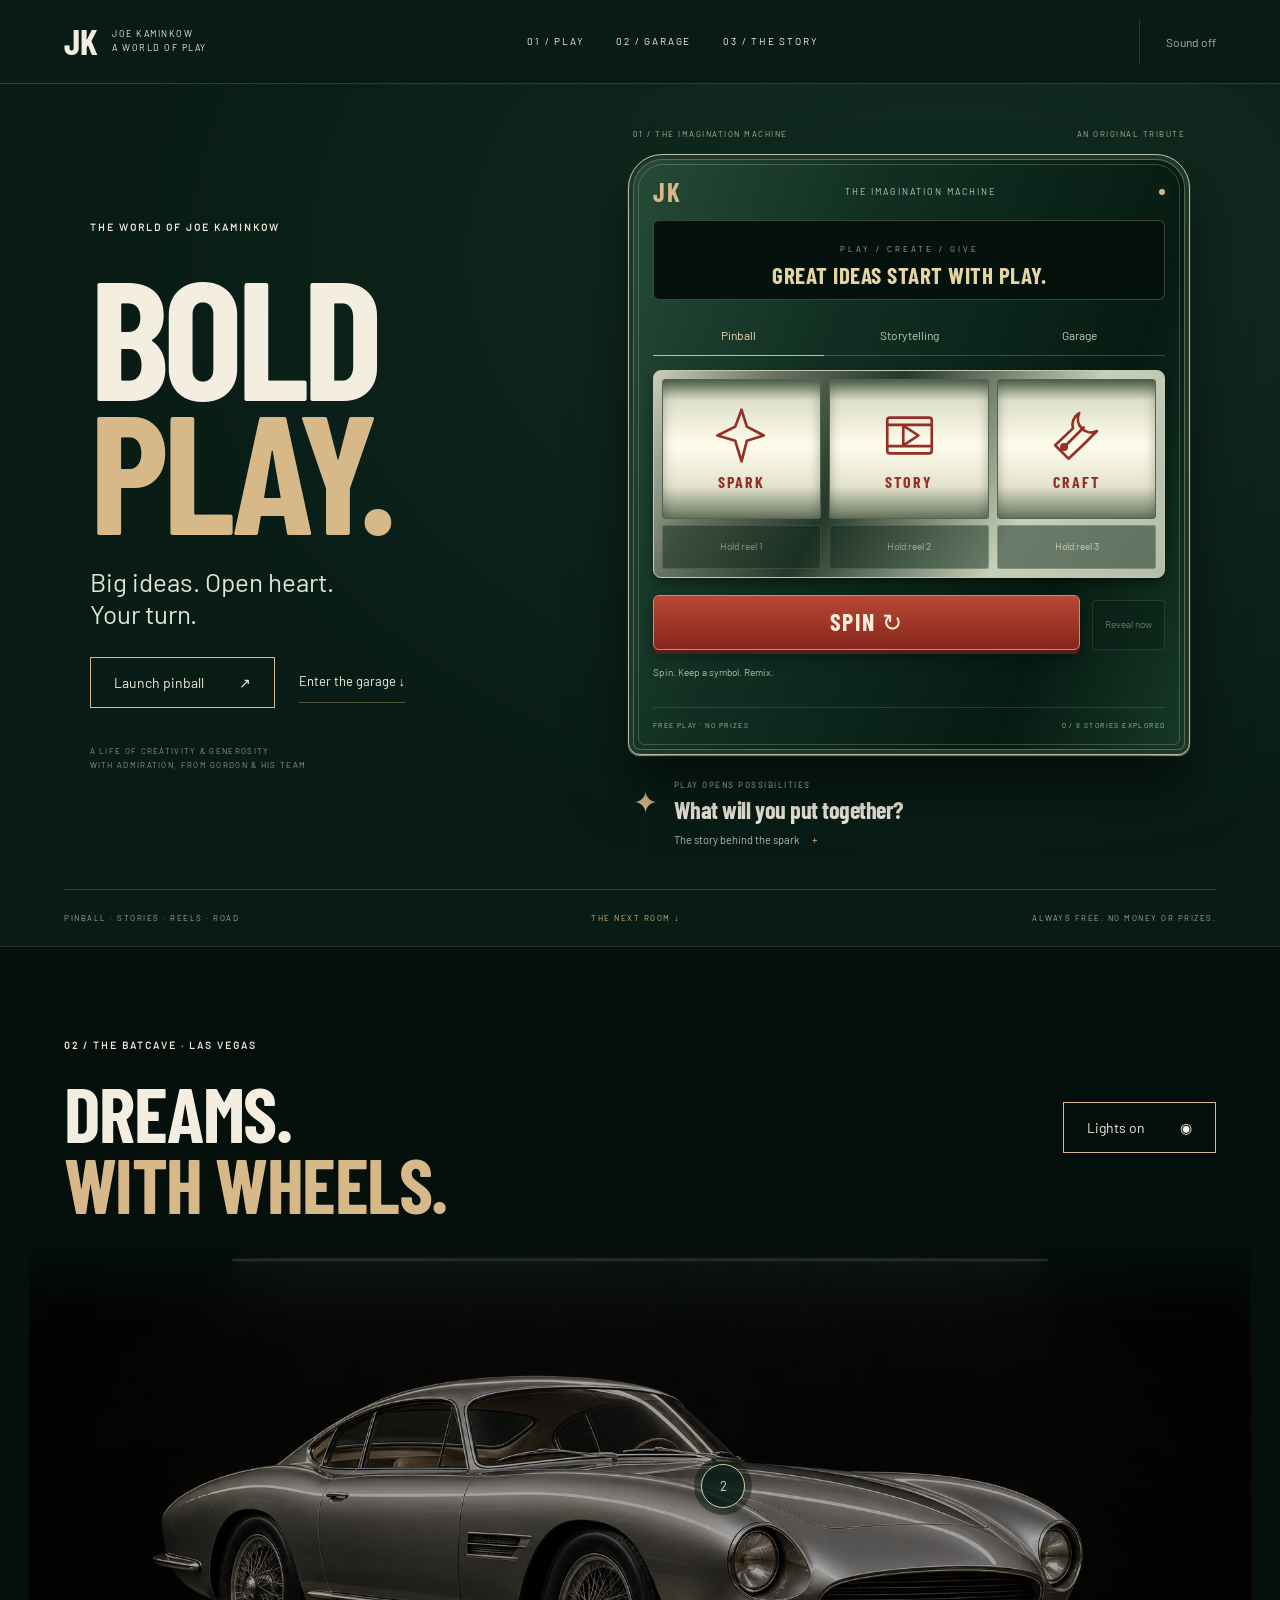
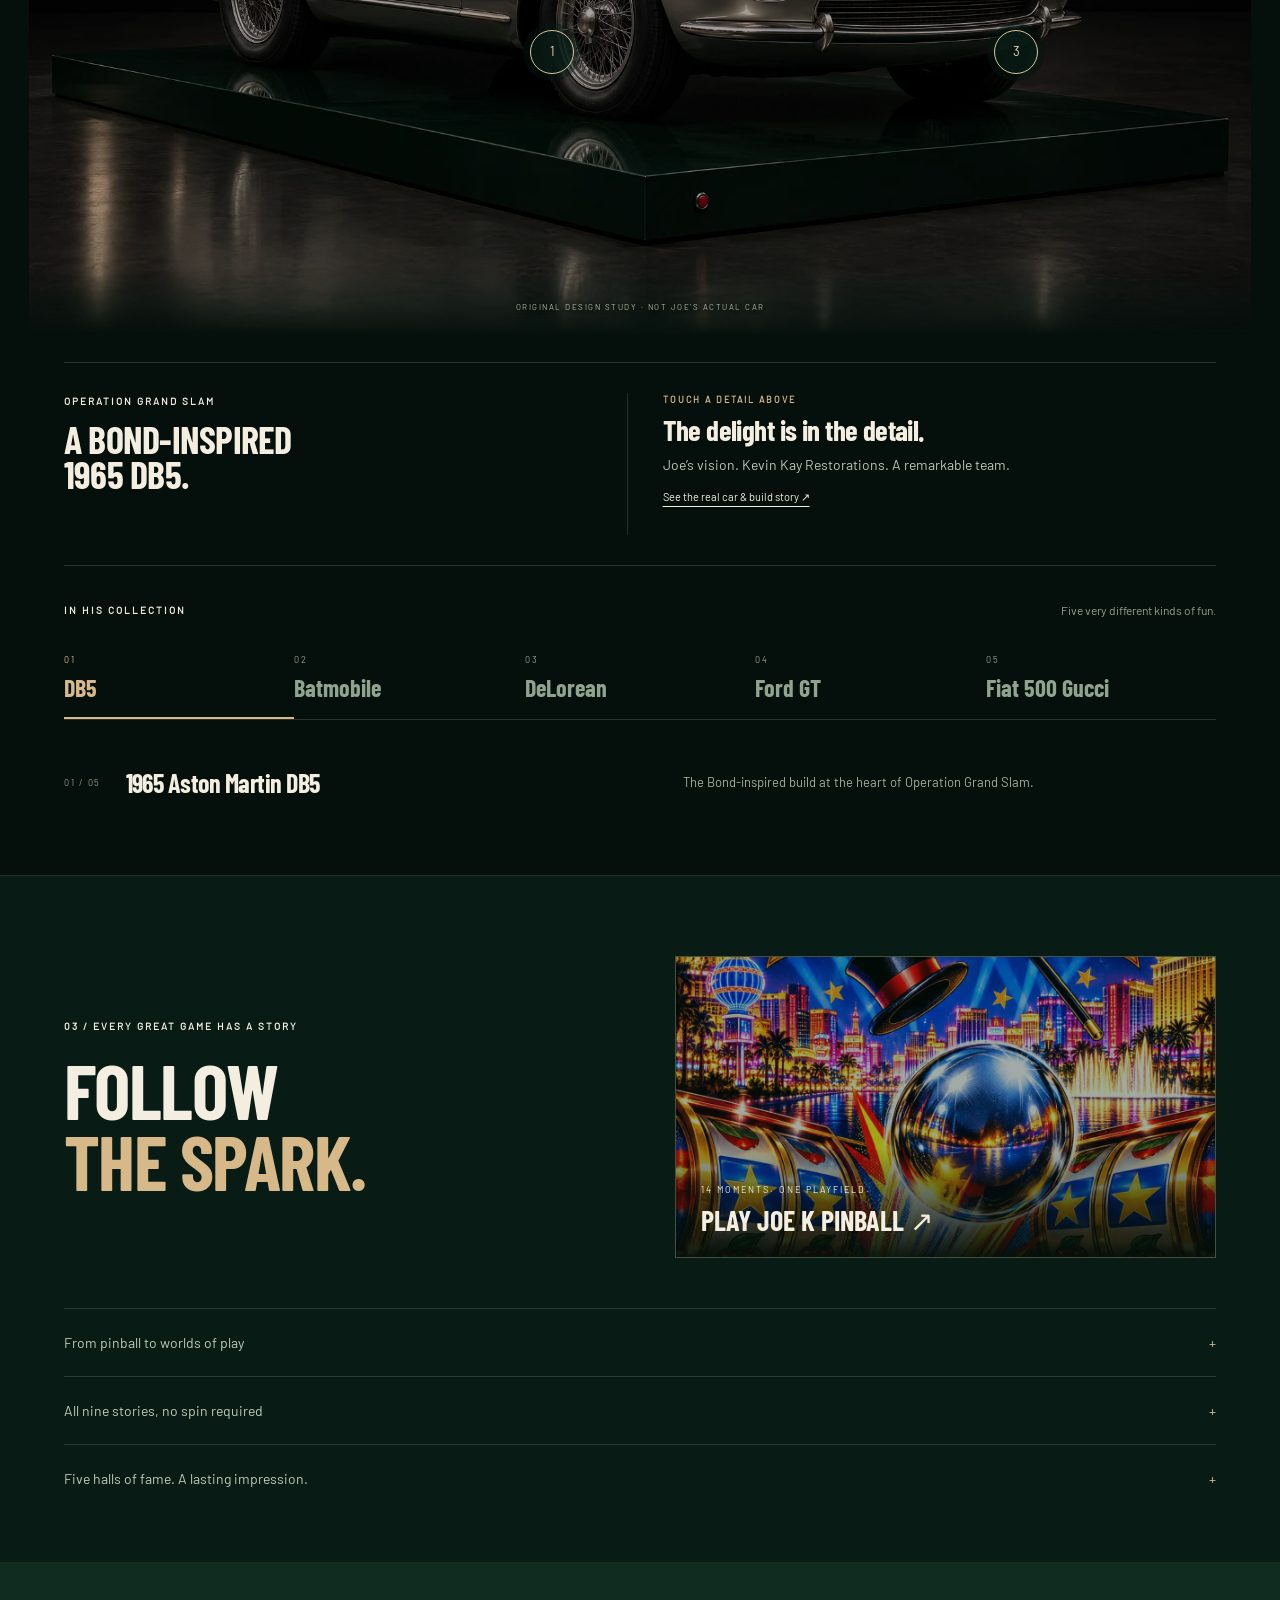
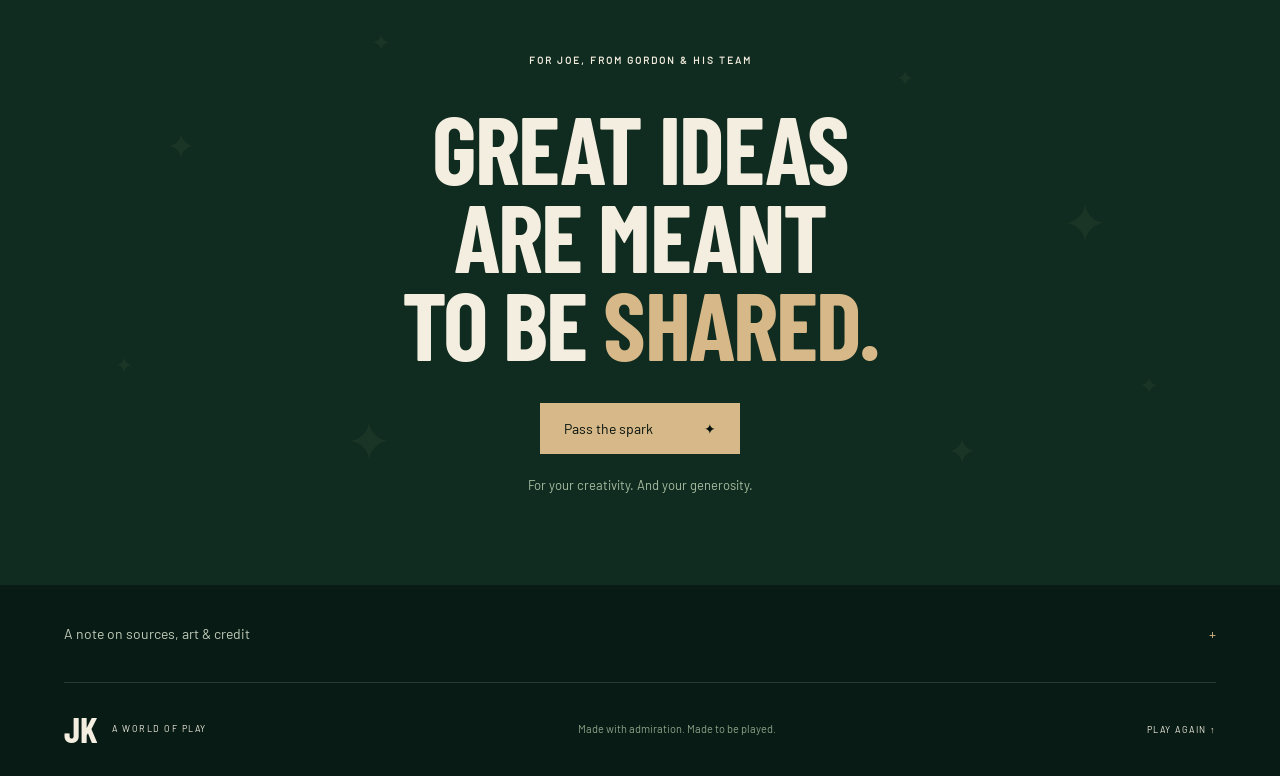
==== commit 69299a2f: "Lead with play and elevate the garage with original cinema and sound" ====
--- a/index.html
+++ b/index.html
@@ -1,39 +1,28 @@
 <!doctype html>
-<html lang="en"><head><meta charset="utf-8"><meta name="viewport" content="width=device-width,initial-scale=1"><meta name="robots" content="noindex,nofollow,noarchive,noimageindex"><meta property="og:title" content="Joe Kaminkow — A World of Play"><meta property="og:description" content="Bold play. Big ideas. Open heart. A playable tribute."><meta property="og:image" content="https://gordonusc.github.io/joe-kaminkow/art/showroom.webp"><meta name="theme-color" content="#0a2019"><title>Joe Kaminkow — A World of Play</title><meta name="description" content="Bold play. Extraordinary creativity. A generous life. A playable tribute to Joe Kaminkow, from pinball and storytelling to his remarkable garage."><link rel="icon" href="art/favicon.svg" type="image/svg+xml"><link rel="stylesheet" href="site.css"><script src="site.js" defer></script></head>
-<body>
-<a class="skip" href="#main">Skip to the tribute</a>
-<header class="topbar"><a class="wordmark" href="#home" aria-label="Joe Kaminkow, home">JK<span>A WORLD OF PLAY</span></a><nav aria-label="Main navigation"><a href="#legacy">The legacy</a><a href="#play">Play</a><a href="#garage">The garage</a><a href="#note">For Joe <span aria-hidden="true">↗</span></a></nav></header>
-<main id="main">
-<section class="hero" id="home" aria-labelledby="hero-title">
-<div class="hero-copy"><p class="eyebrow"><span class="tiny-star">✦</span> A TRIBUTE TO JOE KAMINKOW</p><h1 id="hero-title">BOLD PLAY.<br>BIG IDEAS.<br><span>OPEN HEART.</span></h1><p class="hero-intro">Joe Kaminkow makes<br>the world more playful.</p><p class="intro-detail">A life of extraordinary creativity and generosity—from the first spark on a playfield to the immaculate cars in his Las Vegas garage. Come meet the imagination behind it all.</p><div class="hero-actions"><a class="button primary" href="#play">Let’s play <span aria-hidden="true">↗</span></a><a class="text-link" href="#legacy">Meet Joe <span aria-hidden="true">↓</span></a></div><p class="dedication">WITH ADMIRATION, FROM GORDON &amp; HIS TEAM</p></div>
-<figure class="hero-object"><img src="art/showroom.webp" width="1400" height="1400" alt="Original sculptural tribute: a polished green and chrome reel cabinet beside a reflective pinball, with Play, Create and Give on its reels."><figcaption><span>01 / THE SPIRIT OF PLAY</span><span>Original tribute sculpture</span></figcaption></figure>
-<a class="scroll-cue" href="#legacy"><span>PINBALL. STORIES. REELS. ROAD.</span><span>EXPLORE THE WORLD ↓</span></a>
-</section>
-<section class="welcome section-wrap" id="legacy" aria-labelledby="legacy-title"><div class="section-top"><p class="eyebrow">01 / THE CREATIVE THROUGH LINE</p><p class="aside-label">A spark. A team. A world brought to life.</p></div><div class="intro-grid"><h2 id="legacy-title">THE MAGIC IS<br>IN MAKING IT <em>REAL.</em></h2><div><p class="big-copy">A story you recognize. A machine you want to touch. A little surprise you can’t wait to show someone.</p><p>Joe’s career connects these pleasures across pinball, licensed slot entertainment and social games. His gift is both creative and collaborative: finding a possibility, bringing people together, and making the experience feel alive.</p><p class="source-line">Career context: <a href="https://licensinginternational.org/about/hall-of-fame/joseph-kaminkow/">Licensing International’s 2024 tribute ↗</a></p></div></div>
+<html lang="en"><head><meta charset="utf-8"><meta name="viewport" content="width=device-width,initial-scale=1"><meta name="robots" content="noindex,nofollow,noarchive,noimageindex"><meta property="og:title" content="Joe Kaminkow — A World of Play"><meta property="og:description" content="Bold play. Big ideas. Open heart. A playable tribute."><meta property="og:image" content="https://gordonusc.github.io/joe-kaminkow/art/showroom.webp"><meta name="theme-color" content="#0a2019"><title>Joe Kaminkow — A World of Play</title><meta name="description" content="Bold play. Extraordinary creativity. A generous life. A playable tribute to Joe Kaminkow, from pinball and storytelling to his remarkable garage."><link rel="icon" href="art/favicon.svg" type="image/svg+xml"><link rel="stylesheet" href="site.css?v=2"><script src="site.js?v=2" defer></script></head>
+<body><a class="skip" href="#spin">Skip to play</a>
+<header class="topbar"><a class="wordmark" href="#home">JK<span>JOE KAMINKOW<br>A WORLD OF PLAY</span></a><nav aria-label="Main navigation"><a href="#play">01 / PLAY</a><a href="#garage">02 / GARAGE</a><a href="#legacy">03 / THE STORY</a></nav><button class="sound-global" type="button" id="sound-toggle" aria-pressed="false">Sound off</button></header>
+<main id="main"><section class="hero" id="home" aria-labelledby="hero-title">
+<div class="hero-copy"><p class="eyebrow">THE WORLD OF JOE KAMINKOW</p><h1 id="hero-title">BOLD <br><em>PLAY.</em></h1><p class="hero-line">Big ideas. Open heart.<br>Your turn.</p><div class="hero-actions"><a class="button outline" href="pinball.html" data-open-pinball>Launch pinball <span>↗</span></a><a class="text-link" href="#garage">Enter the garage ↓</a></div><span class="edition">A LIFE OF CREATIVITY & GENEROSITY<br>WITH ADMIRATION, FROM GORDON & HIS TEAM</span></div>
+<div class="play-stage" id="play"><div class="stage-label"><span>01 / THE IMAGINATION MACHINE</span><span>AN ORIGINAL TRIBUTE</span></div><div class="machine" id="machine"><div class="machine-top"><div class="maker-mark">JK</div><span>THE IMAGINATION MACHINE</span><span class="machine-dot" aria-hidden="true"></span></div><div class="machine-screen"><span class="screen-kicker">PLAY / CREATE / GIVE</span><p id="machine-message">GREAT IDEAS START WITH PLAY.</p></div>
+<fieldset class="lens-picker"><legend>CHOOSE YOUR WORLD</legend><label><input type="radio" name="world" value="pinball" checked><span>Pinball</span></label><label><input type="radio" name="world" value="stories"><span>Storytelling</span></label><label><input type="radio" name="world" value="garage"><span>Garage</span></label></fieldset>
+<div class="reel-bank" aria-label="Three creative symbols"><div class="reel-unit"><div class="reel" id="reel-0"><span class="symbol" data-symbol="0"></span><span class="reel-label">SPARK</span></div><button class="hold" type="button" data-reel="0" aria-pressed="false" disabled>Hold reel 1</button></div><div class="reel-unit"><div class="reel" id="reel-1"><span class="symbol" data-symbol="1"></span><span class="reel-label">STORY</span></div><button class="hold" type="button" data-reel="1" aria-pressed="false" disabled>Hold reel 2</button></div><div class="reel-unit"><div class="reel" id="reel-2"><span class="symbol" data-symbol="2"></span><span class="reel-label">CRAFT</span></div><button class="hold" type="button" data-reel="2" aria-pressed="false" disabled>Hold reel 3</button></div></div>
+<div class="machine-console"><div><span class="step-label"></span><button class="spin" id="spin" type="button" disabled>SPIN <span aria-hidden="true">↻</span></button></div><div class="small-controls"><button id="reveal-now" type="button" disabled>Reveal now</button></div></div><p class="machine-help" id="machine-help">Spin. Keep a symbol. Remix.</p><div class="machine-bottom"><span>FREE PLAY · NO PRIZES</span><span id="discovered">0 / 9 STORIES EXPLORED</span></div><noscript><p class="no-script">The reels need JavaScript. All nine stories are available below.</p></noscript></div>
+<article class="reveal-card" id="reveal-card" aria-live="polite" aria-atomic="true"><span class="reveal-star" aria-hidden="true">✦</span><div><p class="eyebrow" id="reveal-category">PLAY OPENS POSSIBILITIES</p><h3 id="reveal-title">What will you put together?</h3><details id="discovery-detail"><summary>The story behind the spark <span>+</span></summary><p id="reveal-copy">Every combination opens a story from Joe’s creative life. Spin to discover one.</p><a id="reveal-link" href="#story-shelf">All stories ↗</a></details></div></article></div>
+<div class="hero-floor"><span>PINBALL · STORIES · REELS · ROAD</span><a href="#garage">THE NEXT ROOM ↓</a><span>ALWAYS FREE. NO MONEY OR PRIZES.</span></div></section>
+<section class="garage" id="garage" aria-labelledby="garage-title"><div class="section-wrap"><div class="section-top"><div><p class="eyebrow">02 / THE BATCAVE · LAS VEGAS</p><h2 id="garage-title">DREAMS.<br><em>WITH WHEELS.</em></h2></div><button id="garage-light" class="button outline" aria-pressed="false">Lights on <span>◉</span></button></div>
+<div class="showroom" id="showroom"><span class="room-number" aria-hidden="true">007</span><div class="ceiling-light" aria-hidden="true"></div><img class="car-art" src="art/garage-showroom.webp" width="1800" height="1018" alt="Original cinematic design study of a silver grand tourer in a dark green showroom. Not Joe’s actual DB5."><div class="hotspots" aria-label="Explore the build"><button class="hotspot" data-detail="0" aria-label="Explore the craft" style="--x:29%;--y:65%">1</button><button class="hotspot" data-detail="1" aria-label="Explore the imagination" style="--x:53%;--y:43%">2</button><button class="hotspot" data-detail="2" aria-label="Explore the people" style="--x:74%;--y:61%">3</button></div><span class="art-label">ORIGINAL DESIGN STUDY · NOT JOE’S ACTUAL CAR</span></div>
+<div class="garage-console"><div class="build-title"><p class="eyebrow">OPERATION GRAND SLAM</p><h3>A BOND-INSPIRED <br>1965 DB5.</h3></div><div class="detail-readout" aria-live="polite" aria-atomic="true"><p class="eyebrow" id="detail-kicker">TOUCH A DETAIL ABOVE</p><h4 id="detail-title">The delight is in the detail.</h4><p id="detail-copy">Joe’s vision. Kevin Kay Restorations. A remarkable team.</p><a href="https://collectorscarworld.com/joe-kaminkows-james-bond-007-db5-heads-to-amelia/">See the real car & build story ↗</a></div></div>
+<div class="collection"><div class="collection-header"><p class="eyebrow">IN HIS COLLECTION</p><span>Five very different kinds of fun.</span></div><div class="car-tabs" role="group" aria-label="Explore cars in the collection"><button type="button" data-car="0" aria-pressed="true"><span>01</span>DB5</button><button type="button" data-car="1" aria-pressed="false"><span>02</span>Batmobile</button><button type="button" data-car="2" aria-pressed="false"><span>03</span>DeLorean</button><button type="button" data-car="3" aria-pressed="false"><span>04</span>Ford GT</button><button type="button" data-car="4" aria-pressed="false"><span>05</span>Fiat 500 Gucci</button></div><div class="car-detail" aria-live="polite" aria-atomic="true"><span id="car-number">01 / 05</span><h4 id="car-name">1965 Aston Martin DB5</h4><p id="car-description">The Bond-inspired build at the heart of Operation Grand Slam.</p></div></div>
+</div></section>
+<section class="archive section-wrap" id="legacy"><div class="archive-top"><div><p class="eyebrow">03 / EVERY GREAT GAME HAS A STORY</p><h2>FOLLOW <br><em>THE SPARK.</em></h2></div><a class="pinball-door" href="pinball.html" data-open-pinball><img src="art/backglass.webp" width="600" height="335" loading="lazy" alt="Original Joe K pinball backglass"><span>14 MOMENTS. ONE PLAYFIELD.<b>PLAY JOE K PINBALL ↗</b></span></a></div><details class="legacy-drawer"><summary>From pinball to worlds of play <span>+</span></summary><section class="welcome section-wrap" id="legacy-reading" aria-labelledby="legacy-title"><div class="section-top"><p class="eyebrow">01 / THE CREATIVE THROUGH LINE</p><p class="aside-label">A spark. A team. A world brought to life.</p></div><div class="intro-grid"><h2 id="legacy-title">THE MAGIC IS<br>IN MAKING IT <em>REAL.</em></h2><div><p class="big-copy">A story you recognize. A machine you want to touch. A little surprise you can’t wait to show someone.</p><p>Joe’s career connects these pleasures across pinball, licensed slot entertainment and social games. His gift is both creative and collaborative: finding a possibility, bringing people together, and making the experience feel alive.</p><p class="source-line">Career context: <a href="https://licensinginternational.org/about/hall-of-fame/joseph-kaminkow/">Licensing International’s 2024 tribute ↗</a></p></div></div>
 <div class="chapters">
 <article class="chapter"><span class="chapter-no">01</span><p class="eyebrow">PINBALL / WILLIAMS &amp; DATA EAST</p><h3>A WORLD<br>UNDER GLASS.</h3><p>Joe secured the NASA license for <i>Space Shuttle</i>, then co-founded Data East Pinball with Gary Stern. Familiar stories became invitations to step up and play.</p><p class="credit">The craft is shared: Barry Oursler designed <i>Space Shuttle</i>; David Thiel created <i>Laser War</i>’s music and sound.</p><a class="text-link" href="pinball.html#story">The pinball chapters ↗</a></article>
 <article class="chapter"><span class="chapter-no">02</span><p class="eyebrow">SLOTS / IGT &amp; ARISTOCRAT</p><h3>THE CABINET<br>BECOMES A STAGE.</h3><p>At IGT, his work helped turn licensed entertainment into a defining creative language for slots. At Aristocrat, he brought that sensibility to new games and cabinet ideas.</p><p class="credit">His own account emphasizes richer video, speech, lighting and interaction—alongside the teams that make them work.</p><a class="text-link" href="https://cdcgaming.com/commentary/frank-floor-talk-innovator-joe-kaminkow-looks-back-and-to-the-future/">Joe on creative evolution ↗</a></article>
 <article class="chapter"><span class="chapter-no">03</span><p class="eyebrow">SOCIAL PLAY / SPOOKY COOL &amp; ZYNGA</p><h3>THE WORLD<br>GETS BIGGER.</h3><p>Spooky Cool Labs built a <i>Wizard of Oz</i> city-building game before joining Zynga in 2013. Joe’s work there included <i>Hit It Rich</i>, extending his storytelling instincts into social games.</p><p class="credit">In October 2022, Aristocrat named him Chief Innovation Officer, a role spanning creative innovation and talent.</p><a class="text-link" href="https://www.prnewswire.com/news-releases/aristocrat-gaming-appoints-joe-kaminkow-as-chief-innovation-officer-301644444.html">The dated announcement ↗</a></article>
 </div>
 <div class="timeline-link"><span>There’s a story behind every machine.</span><a href="pinball.html#story">Explore all 14 original career moments <span aria-hidden="true">↗</span></a></div>
-</section>
-<section class="play-section" id="play" aria-labelledby="play-title"><div class="section-wrap"><div class="section-top"><p class="eyebrow">02 / A LITTLE OF THAT MAGIC</p><p class="aside-label">Original design. Purely for play.</p></div><div class="play-layout"><div class="play-intro"><h2 id="play-title">THE<br>IMAGINATION<br><em>MACHINE.</em></h2><p class="big-copy">Give an idea a spin.</p><p>Choose a world. Spin three symbols. Keep one you like and remix the rest. Each turn opens a small story about Joe’s creative life.</p><p class="play-safety">Always free. No money, purchases, prizes or cash value.</p><p class="source-line">Inspired by his use of storytelling, theatrical reveals and cabinet design. An original tribute, not a replica of a commercial game.</p><a class="text-link" href="#story-shelf">Just read the stories ↓</a></div>
-<div class="machine" id="machine"><div class="machine-top"><div class="maker-mark">JK</div><span>THE IMAGINATION MACHINE</span><span class="machine-dot" aria-hidden="true"></span></div><div class="machine-screen"><span class="screen-kicker">PLAY / CREATE / GIVE</span><p id="machine-message">GREAT IDEAS START WITH PLAY.</p></div>
-<fieldset class="lens-picker"><legend>1. Choose your world</legend><label><input type="radio" name="world" value="pinball" checked><span>Pinball</span></label><label><input type="radio" name="world" value="stories"><span>Storytelling</span></label><label><input type="radio" name="world" value="garage"><span>Garage</span></label></fieldset>
-<div class="reel-bank" aria-label="Three creative symbols"><div class="reel-unit"><div class="reel" id="reel-0"><span class="symbol" data-symbol="0"></span><span class="reel-label">SPARK</span></div><button class="hold" type="button" data-reel="0" aria-pressed="false" disabled>Hold reel 1</button></div><div class="reel-unit"><div class="reel" id="reel-1"><span class="symbol" data-symbol="1"></span><span class="reel-label">STORY</span></div><button class="hold" type="button" data-reel="1" aria-pressed="false" disabled>Hold reel 2</button></div><div class="reel-unit"><div class="reel" id="reel-2"><span class="symbol" data-symbol="2"></span><span class="reel-label">CRAFT</span></div><button class="hold" type="button" data-reel="2" aria-pressed="false" disabled>Hold reel 3</button></div></div>
-<div class="machine-console"><div><span class="step-label">2. See what comes together</span><button class="spin" id="spin" type="button" disabled>SPIN THE IDEAS <span aria-hidden="true">↻</span></button></div><div class="small-controls"><button id="sound-toggle" type="button" aria-pressed="false">Sound off</button><button id="reveal-now" type="button" disabled>Reveal now</button></div></div><p class="machine-help" id="machine-help">After a spin, hold one reel to keep that symbol. Every combination opens a story.</p><div class="machine-bottom"><span>EST. IN CURIOSITY</span><span id="discovered">0 / 9 STORIES EXPLORED</span></div><noscript><p class="no-script">The reels need JavaScript. All nine stories are available below.</p></noscript></div>
-</div><article class="reveal-card" id="reveal-card" aria-live="polite" aria-atomic="true"><p class="eyebrow" id="reveal-category">YOUR NEXT DISCOVERY</p><h3 id="reveal-title">A little curiosity goes a long way.</h3><p id="reveal-copy">Spin to see where it leads. Or browse every story below—nothing is locked behind a result.</p><a id="reveal-link" href="#story-shelf">Browse the stories ↓</a></article>
-<details class="story-shelf" id="story-shelf"><summary>All nine stories, no spin required <span aria-hidden="true">+</span></summary><div id="all-stories"><article><p class="eyebrow">PINBALL</p><h4>Give the story a physical presence.</h4><p>Joe secured the NASA license for Space Shuttle at Williams. Barry Oursler designed the machine. A familiar idea and a physical playfield came together through different kinds of creative work.</p><a href="https://licensinginternational.org/about/hall-of-fame/joseph-kaminkow/">Explore the source ↗</a></article><article><p class="eyebrow">PINBALL</p><h4>Let the whole machine perform.</h4><p>Data East’s 1987 Laser War is recorded by IPDB as the first pinball machine with stereo and subwoofer sound. Joe described building it with Gary Stern; the music and sound are David Thiel’s.</p><a href="https://www.ipdb.org/machine.cgi?id=1415">Explore the source ↗</a></article><article><p class="eyebrow">PINBALL</p><h4>A surprise you can actually touch.</h4><p>A ball-catching, ball-retrieving target appears in US Patent 5,358,244. The named inventors are Joseph Kaminkow and Edwin Cebula. That is a concrete piece of shared invention—not a solo legend.</p><a href="https://patents.google.com/patent/US5358244A/en">Explore the source ↗</a></article><article><p class="eyebrow">STORIES</p><h4>Recognition is only the beginning.</h4><p>Joe’s work in licensed entertainment brought familiar worlds into play. The creative challenge is what happens after recognition: how a story becomes interaction, character and surprise.</p><a href="https://licensinginternational.org/about/hall-of-fame/joseph-kaminkow/">Explore the source ↗</a></article><article><p class="eyebrow">STORIES</p><h4>Think beyond the screen.</h4><p>In his 2023 interview, Joe discusses video, speech, lighting and cabinet form as parts of the same experience. This little machine borrows that creative principle; its artwork and rules are original.</p><a href="https://cdcgaming.com/commentary/frank-floor-talk-innovator-joe-kaminkow-looks-back-and-to-the-future/">Explore the source ↗</a></article><article><p class="eyebrow">STORIES</p><h4>Leave room for the team.</h4><p>Joe describes assembling complementary creative talents. His contribution matters, and so does the work around him: engineers, artists, programmers, sound designers and fellow game designers.</p><a href="https://cdcgaming.com/commentary/frank-floor-talk-innovator-joe-kaminkow-looks-back-and-to-the-future/">Explore the source ↗</a></article><article><p class="eyebrow">GARAGE</p><h4>An idea deserves a beautiful finish.</h4><p>Operation Grand Slam brought Joe’s Bond-inspired DB5 vision together with Kevin Kay Restorations and specialist collaborators. The work behind the polish is part of the story.</p><a href="https://collectorscarworld.com/joe-kaminkows-james-bond-007-db5-heads-to-amelia/">Explore the source ↗</a></article><article><p class="eyebrow">GARAGE</p><h4>Curiosity has room for contrast.</h4><p>His published collection ranges from a Fiat 500 Gucci to a Ford GT. Small, exuberant and unexpected can belong in the same garage as a supercar.</p><a href="https://collectorscarworld.com/joe-kaminkows-james-bond-007-db5-heads-to-amelia/">Explore the source ↗</a></article><article><p class="eyebrow">GARAGE</p><h4>Keep a little play inside.</h4><p>The DB5’s in-car screen includes games. Even within an elaborate automotive project, Joe found another place to make somebody smile.</p><a href="https://collectorscarworld.com/joe-kaminkows-james-bond-007-db5-heads-to-amelia/">Explore the source ↗</a></article></div></details>
-<div class="pinball-invite"><img src="art/backglass.webp" loading="lazy" width="600" height="335" alt="The existing original Joe K pinball backglass, created with Higgsfield."><div><p class="eyebrow">ANOTHER WAY TO PLAY</p><h3>ONE MORE BALL?</h3><p>The original Joe K pinball tribute is still here: stereo sound, a dot-matrix display, skill shots and fourteen career moments.</p><a class="button outline" href="pinball.html">Play the pinball table ↗</a></div></div>
-</div></section>
-<section class="garage" id="garage" aria-labelledby="garage-title"><div class="section-wrap"><div class="section-top"><p class="eyebrow">03 / THE BATCAVE, LAS VEGAS</p><p class="aside-label">The same imagination. A different kind of machine.</p></div><div class="garage-title"><h2 id="garage-title">SOME DREAMS<br>HAVE <em>WHEELS.</em></h2><p>In Joe’s garage, the delight is in the detail.<br>A film you love becomes something you can actually sit inside.</p></div>
-<figure class="car-study"><img src="art/grand-tourer.svg" width="1100" height="430" alt="Original design study of a silver classic grand tourer, drawn against a green workshop grid. This is an illustration, not a photograph of Joe’s car."><figcaption>ORIGINAL GRAND-TOURER STUDY · NOT A PHOTOGRAPH OF JOE’S DB5</figcaption></figure>
-<div class="garage-grid"><div><p class="eyebrow">FEATURED BUILD / OPERATION GRAND SLAM</p><h3>THE DREAM.<br>THE DETAIL.<br>THE PEOPLE.</h3></div><div><p class="big-copy">A 1965 Aston Martin DB5. A Bond-inspired vision. A full team making it real.</p><p>Joe commissioned the project with Kevin Kay Restorations and specialists in engineering, software and craft. The published account reports four years, 45 craftspeople and more than 15,000 hours.</p><p>Even the in-car screen became a playground, with trivia and games. It’s a beautiful connection to his day job: the surprise lives inside the machine.</p><a class="text-link" href="https://collectorscarworld.com/joe-kaminkows-james-bond-007-db5-heads-to-amelia/">Read the full build story &amp; see the real car ↗</a></div></div>
-<div class="garage-selector"><div><p class="eyebrow">HIS “CATS AND DOGS” COLLECTION</p><p>An eclectic garage, as described in his published interview.</p></div><div class="car-tabs" role="group" aria-label="Explore cars in the collection"><button type="button" data-car="0" aria-pressed="true">DB5</button><button type="button" data-car="1" aria-pressed="false">Batmobile</button><button type="button" data-car="2" aria-pressed="false">DeLorean</button><button type="button" data-car="3" aria-pressed="false">Ford GT</button><button type="button" data-car="4" aria-pressed="false">Fiat 500 Gucci</button></div><div class="car-detail" aria-live="polite" aria-atomic="true"><span id="car-number">01 / 05</span><h4 id="car-name">1965 Aston Martin DB5</h4><p id="car-description">The ambitious Bond-inspired build at the heart of Operation Grand Slam.</p></div></div>
-<p class="source-line">Collection and build details: <a href="https://collectorscarworld.com/joe-kaminkows-james-bond-007-db5-heads-to-amelia/">Hagerty-attributed interview, February 19, 2025</a>. The illustration is original; the linked article contains the real photographs.</p>
-</div></section>
-<section class="honors section-wrap" aria-labelledby="honors-title"><p class="eyebrow">04 / RECOGNITION, WITH THE CREDITS INTACT</p><div class="honors-grid"><h2 id="honors-title">A LASTING<br><em>IMPRESSION.</em></h2><div><p>Different fields. A shared appreciation for what Joe brings to play.</p><ol class="honor-list"><li><span>2004</span><a href="https://pinballexpo.com/wp-content/uploads/2025/11/Expo-Guide-2025.pdf">Pinball Expo Hall of Fame ↗</a></li><li><span>2017</span><a href="https://cdcgaming.com/commentary/newest-gaming-hall-of-fame-member-and-game-designer-joe-kaminkow-not-finished-creating/">AGA Gaming Hall of Fame ↗</a></li><li><span>FIRST INDUCTEE</span><a href="https://cdcgaming.com/slot-designer-kaminkow-is-the-first-inductee-to-the-ekg-slot-award-hall-of-fame/">EKG Slot Awards Hall of Fame ↗</a></li><li><span>2023</span><a href="https://www.replaymag.com/joe-kaminkow-in-first-coin-op-hall-of-fame-class/">Coin-Op Hall of Fame ↗</a></li><li><span>2024</span><a href="https://licensinginternational.org/about/hall-of-fame/joseph-kaminkow/">Licensing International Hall of Fame ↗</a></li></ol><p class="source-line">Other awards and industry recognition are preserved in the <a href="pinball.html#hiscore">original tribute’s honors list</a>.</p></div></div></section>
-<section class="personal-note" id="note"><p class="eyebrow">FOR JOE, FROM GORDON &amp; HIS TEAM</p><span class="note-star" aria-hidden="true">✦</span><h2>THANK YOU FOR<br>MAKING ROOM<br>FOR <em>WONDER.</em></h2><p>For the bold play. For the extraordinary creativity.<br>And for the generosity that makes a remarkable life<br>mean so much to the people around it.</p><p class="signature">Here’s to everything you’ll dream up next, Joe.</p><a class="button outline" href="#play">Keep the ideas spinning ↗</a></section>
-<section class="sources section-wrap" id="sources"><details><summary>A note on sources, art &amp; credit <span aria-hidden="true">+</span></summary><div class="source-notes"><p>This is an independent tribute from Gordon Bellamy and his team, not an official company or product site. Historical game titles belong to their respective owners. Joe’s licensing, leadership and invention are distinguished from the work of collaborators and companies.</p><p>The showroom sculpture, car study and new reel symbols are original artwork created for this tribute. They do not depict an actual commercial game or document Joe’s actual car. The original pinball art and audio are retained from this repository, which credits Higgsfield and ElevenLabs. Photography in linked articles is not reproduced here.</p><p>Dates and roles reflect the linked sources, including the October 10, 2022 Aristocrat announcement. Editorial language about Joe’s generosity expresses Gordon’s tribute. The new reel experience is free creative play, with no money, prizes, purchases or gambling services.</p><p><a href="pinball.html#story">All fourteen career moments and their original references ↗</a> · <a href="CREDITS.md">Art & source credits ↗</a></p></div></details></section>
-</main><footer><a class="wordmark" href="#home">JK<span>A WORLD OF PLAY</span></a><p>Made with admiration. Made to be played.</p><a href="#home">BACK TO TOP ↑</a></footer>
-</body></html>
+</section></details><details class="story-shelf" id="story-shelf"><summary>All nine stories, no spin required <span aria-hidden="true">+</span></summary><div id="all-stories"><article><p class="eyebrow">PINBALL</p><h4>Give the story a physical presence.</h4><p>Joe secured the NASA license for Space Shuttle at Williams. Barry Oursler designed the machine. A familiar idea and a physical playfield came together through different kinds of creative work.</p><a href="https://licensinginternational.org/about/hall-of-fame/joseph-kaminkow/">Explore the source ↗</a></article><article><p class="eyebrow">PINBALL</p><h4>Let the whole machine perform.</h4><p>Data East’s 1987 Laser War is recorded by IPDB as the first pinball machine with stereo and subwoofer sound. Joe described building it with Gary Stern; the music and sound are David Thiel’s.</p><a href="https://www.ipdb.org/machine.cgi?id=1415">Explore the source ↗</a></article><article><p class="eyebrow">PINBALL</p><h4>A surprise you can actually touch.</h4><p>A ball-catching, ball-retrieving target appears in US Patent 5,358,244. The named inventors are Joseph Kaminkow and Edwin Cebula. That is a concrete piece of shared invention—not a solo legend.</p><a href="https://patents.google.com/patent/US5358244A/en">Explore the source ↗</a></article><article><p class="eyebrow">STORIES</p><h4>Recognition is only the beginning.</h4><p>Joe’s work in licensed entertainment brought familiar worlds into play. The creative challenge is what happens after recognition: how a story becomes interaction, character and surprise.</p><a href="https://licensinginternational.org/about/hall-of-fame/joseph-kaminkow/">Explore the source ↗</a></article><article><p class="eyebrow">STORIES</p><h4>Think beyond the screen.</h4><p>In his 2023 interview, Joe discusses video, speech, lighting and cabinet form as parts of the same experience. This little machine borrows that creative principle; its artwork and rules are original.</p><a href="https://cdcgaming.com/commentary/frank-floor-talk-innovator-joe-kaminkow-looks-back-and-to-the-future/">Explore the source ↗</a></article><article><p class="eyebrow">STORIES</p><h4>Leave room for the team.</h4><p>Joe describes assembling complementary creative talents. His contribution matters, and so does the work around him: engineers, artists, programmers, sound designers and fellow game designers.</p><a href="https://cdcgaming.com/commentary/frank-floor-talk-innovator-joe-kaminkow-looks-back-and-to-the-future/">Explore the source ↗</a></article><article><p class="eyebrow">GARAGE</p><h4>An idea deserves a beautiful finish.</h4><p>Operation Grand Slam brought Joe’s Bond-inspired DB5 vision together with Kevin Kay Restorations and specialist collaborators. The work behind the polish is part of the story.</p><a href="https://collectorscarworld.com/joe-kaminkows-james-bond-007-db5-heads-to-amelia/">Explore the source ↗</a></article><article><p class="eyebrow">GARAGE</p><h4>Curiosity has room for contrast.</h4><p>His published collection ranges from a Fiat 500 Gucci to a Ford GT. Small, exuberant and unexpected can belong in the same garage as a supercar.</p><a href="https://collectorscarworld.com/joe-kaminkows-james-bond-007-db5-heads-to-amelia/">Explore the source ↗</a></article><article><p class="eyebrow">GARAGE</p><h4>Keep a little play inside.</h4><p>The DB5’s in-car screen includes games. Even within an elaborate automotive project, Joe found another place to make somebody smile.</p><a href="https://collectorscarworld.com/joe-kaminkows-james-bond-007-db5-heads-to-amelia/">Explore the source ↗</a></article></div></details><details class="legacy-drawer"><summary>Five halls of fame. A lasting impression. <span>+</span></summary><section class="honors section-wrap" aria-labelledby="honors-title"><p class="eyebrow">04 / RECOGNITION, WITH THE CREDITS INTACT</p><div class="honors-grid"><h2 id="honors-title">A LASTING<br><em>IMPRESSION.</em></h2><div><p>Different fields. A shared appreciation for what Joe brings to play.</p><ol class="honor-list"><li><span>2004</span><a href="https://pinballexpo.com/wp-content/uploads/2025/11/Expo-Guide-2025.pdf">Pinball Expo Hall of Fame ↗</a></li><li><span>2017</span><a href="https://cdcgaming.com/commentary/newest-gaming-hall-of-fame-member-and-game-designer-joe-kaminkow-not-finished-creating/">AGA Gaming Hall of Fame ↗</a></li><li><span>FIRST INDUCTEE</span><a href="https://cdcgaming.com/slot-designer-kaminkow-is-the-first-inductee-to-the-ekg-slot-award-hall-of-fame/">EKG Slot Awards Hall of Fame ↗</a></li><li><span>2023</span><a href="https://www.replaymag.com/joe-kaminkow-in-first-coin-op-hall-of-fame-class/">Coin-Op Hall of Fame ↗</a></li><li><span>2024</span><a href="https://licensinginternational.org/about/hall-of-fame/joseph-kaminkow/">Licensing International Hall of Fame ↗</a></li></ol><p class="source-line">Other awards and industry recognition are preserved in the <a href="pinball.html#hiscore">original tribute’s honors list</a>.</p></div></div></section></details></section>
+<section class="personal-note" id="note"><p class="eyebrow">FOR JOE, FROM GORDON & HIS TEAM</p><div class="spark-field" id="spark-field" aria-hidden="true"><i>✦</i><i>✦</i><i>✦</i><i>✦</i><i>✦</i><i>✦</i><i>✦</i><i>✦</i></div><h2>GREAT IDEAS<br>ARE MEANT<br>TO BE <em>SHARED.</em></h2><button class="button primary" id="give-spark">Pass the spark <span>✦</span></button><p id="spark-note" aria-live="polite">For your creativity. And your generosity.</p></section><section class="sources section-wrap" id="sources"><details><summary>A note on sources, art &amp; credit <span aria-hidden="true">+</span></summary><div class="source-notes"><p>This is an independent tribute from Gordon Bellamy and his team, not an official company or product site. Historical game titles belong to their respective owners. Joe’s licensing, leadership and invention are distinguished from the work of collaborators and companies.</p><p>The Blender showroom sculpture, Higgsfield cinematic car study and new reel symbols are original artwork created for this tribute. They do not depict an actual commercial game or document Joe’s actual car. The new mechanical effects are original ElevenLabs sound design. The original pinball art and audio are retained from this repository, which credits Higgsfield and ElevenLabs. Photography in linked articles is not reproduced here.</p><p>Dates and roles reflect the linked sources, including the October 10, 2022 Aristocrat announcement. Editorial language about Joe’s generosity expresses Gordon’s tribute. The new reel experience is free creative play, with no money, prizes, purchases or gambling services.</p><p><a href="pinball.html#story">All fourteen career moments and their original references ↗</a> · <a href="CREDITS.md">Art & source credits ↗</a></p></div></details></section></main><footer><a class="wordmark" href="#home">JK<span>A WORLD OF PLAY</span></a><p>Made with admiration. Made to be played.</p><a href="#home">PLAY AGAIN ↑</a></footer>
+<dialog id="pinball-room" aria-label="Joe K pinball"><form method="dialog"><span>JOE K / THE ORIGINAL PINBALL</span><button class="button outline">Close ×</button></form><iframe title="Playable Joe K pinball" loading="lazy"></iframe></dialog>
+</body></html>
--- a/site.css
+++ b/site.css
@@ -1,18 +1,10 @@
 @font-face{font-family:Barlow;src:url(fonts/Barlow-Regular.ttf);font-display:swap}@font-face{font-family:Display;src:url(fonts/BarlowCondensed-Bold.ttf);font-display:swap}
-:root{--green:#0a2019;--deep:#061711;--paper:#f4f0e3;--muted:#b7c3b7;--gold:#eac38e;--red:#b63226;--line:#ffffff26;--heading:Display,Impact,sans-serif;color-scheme:dark}
-*{box-sizing:border-box}html{scroll-behavior:smooth;scroll-padding-top:90px}body{margin:0;background:var(--green);color:var(--paper);font:18px/1.55 Barlow,Arial,sans-serif;-webkit-font-smoothing:antialiased}h1,h2,h3,h4,p,figure{margin:0}h1,h2,h3,h4{font-family:var(--heading);line-height:.94;font-weight:700}h2{font-size:clamp(48px,5.5vw,80px);letter-spacing:-.02em}h3{font-size:38px}em{font-style:normal;color:var(--gold)}a{color:inherit;text-underline-offset:5px}button,input{font:inherit}button,a,label{touch-action:manipulation}button{cursor:pointer}a,button,input,summary{outline-offset:6px}a:focus-visible,button:focus-visible,input:focus-visible,summary:focus-visible{outline:3px solid var(--gold)}button:disabled{cursor:default;opacity:.5}img{max-width:100%;display:block}.skip{position:fixed;top:-100px;left:20px;z-index:100;background:var(--gold);color:var(--green);padding:15px}.skip:focus{top:12px}.topbar{height:88px;display:flex;align-items:center;justify-content:space-between;border-bottom:1px solid var(--line);padding:0 clamp(22px,5vw,80px);position:relative;z-index:4;background:var(--green)}.wordmark{font:36px/.85 var(--heading);text-decoration:none;display:flex;gap:15px;align-items:center}.wordmark>span{font:10px/1.3 Barlow,sans-serif;letter-spacing:2px;max-width:70px}.topbar nav{display:flex;gap:34px;font-size:15px}.topbar nav a{text-decoration:none;padding:12px 0}.topbar nav a:hover{color:var(--gold)}.hero{position:relative;min-height:760px;display:grid;grid-template-columns:1fr 1fr;align-items:center;padding:60px clamp(22px,5vw,80px) 90px;overflow:hidden;background:radial-gradient(ellipse at 78% 32%,#193629 0,transparent 56%),var(--green)}.hero-copy{position:relative;z-index:2;max-width:650px}.eyebrow{font-size:11px;letter-spacing:2px;font-weight:bold;line-height:1.5}.tiny-star{color:var(--gold);margin-right:10px;font-size:19px;vertical-align:middle}h1{font-size:clamp(72px,7.8vw,122px);letter-spacing:-.025em;margin:25px 0 23px;line-height:.9}h1>span{color:var(--gold)}.hero-intro{font-size:clamp(22px,2vw,28px);line-height:1.24}.intro-detail{font-size:16px;line-height:1.6;max-width:430px;color:#bcc8bc;margin-top:19px}.hero-actions{display:flex;gap:34px;align-items:center;margin-top:28px}.button{display:inline-flex;gap:30px;align-items:center;justify-content:space-between;padding:15px 25px;min-height:54px;font-weight:bold;text-decoration:none;font-size:16px;border:1px solid transparent;transition:background .2s,transform .2s}.primary{background:var(--gold);color:var(--deep)}.primary:hover{background:#ffe1b5;transform:translateY(-2px)}.outline{border-color:#dfc9a4;background:transparent;color:var(--paper)}.outline:hover{background:#ffffff0c}.text-link{display:inline-block;font-size:15px;text-decoration:none;border-bottom:1px solid currentColor;padding-bottom:5px}.dedication{font-size:9px;letter-spacing:1.8px;color:#aab7a9;margin-top:28px}.hero-object{position:relative;margin-left:-13%;margin-right:-11%;align-self:center;min-width:0}.hero-object img{width:100%;mix-blend-mode:lighten}.hero-object figcaption{display:flex;justify-content:space-between;font-size:9px;letter-spacing:1.4px;gap:10px;padding:0 10%;color:#a9b9ab}.scroll-cue{position:absolute;bottom:0;left:5%;right:5%;border-top:1px solid var(--line);display:flex;justify-content:space-between;font-size:10px;letter-spacing:2px;padding:20px 0;text-decoration:none}.section-wrap{width:min(1320px,90%);margin:auto}.section-top{display:flex;justify-content:space-between;gap:20px;margin-bottom:50px}.aside-label{font-size:12px;color:#aab8aa}.welcome{padding:95px 0}.intro-grid{display:grid;grid-template-columns:1fr 1fr;gap:80px;align-items:start}.intro-grid>div>p+p{margin-top:22px}.big-copy{font-size:26px;line-height:1.28}.intro-grid>div>p:not(.big-copy),.garage-grid>div>p:not(.big-copy){color:#bec9bd}.source-line{font-size:12px!important;line-height:1.6!important;color:#aebdae!important}.source-line a{text-decoration:underline}.chapters{display:grid;grid-template-columns:repeat(3,1fr);margin-top:65px;border-top:1px solid var(--line)}.chapter{padding:32px 35px 12px 0;position:relative}.chapter+.chapter{border-left:1px solid var(--line);padding-left:35px}.chapter-no{display:block;font:70px/1 var(--heading);color:#466351;margin-bottom:25px}.chapter h3{margin:16px 0 22px}.chapter p:not(.eyebrow){font-size:16px;color:#bec9bd}.chapter .credit{font-size:13px!important;margin-top:20px;padding-top:18px;border-top:1px solid var(--line)}.chapter .text-link{margin-top:25px;font-size:13px}.timeline-link{display:flex;justify-content:space-between;gap:20px;border-block:1px solid var(--line);margin-top:45px;padding:22px 0;font-size:15px}.timeline-link>a{color:var(--gold)}
-.play-section{background:var(--paper);color:var(--deep);padding:85px 0 75px;color-scheme:light}.play-section .aside-label{color:#556256}.play-section em{color:#a12f25}.play-layout{display:grid;grid-template-columns:.78fr 1.22fr;gap:75px;align-items:center}.play-intro h2{font-size:clamp(49px,5.3vw,75px)}.play-intro p{margin-top:25px;max-width:360px;font-size:16px}.play-intro .big-copy{font-size:25px}.play-intro .play-safety{font-size:14px;border-left:3px solid #a12f25;padding-left:13px}.play-intro .source-line{color:#596459!important;font-size:12px}.play-intro .text-link{margin-top:24px}.machine{border:2px solid #7d8a7d;border-radius:27px 27px 12px 12px;background:linear-gradient(110deg,#253f32,#0c241a 64%,#03150e);color:var(--paper);padding:24px;box-shadow:inset 0 0 0 5px #20392d,inset 0 0 0 7px #8b9a85,12px 22px 40px #15322533;position:relative}.machine:before,.machine:after{content:'+';position:absolute;color:#abb6a2;font:17px monospace;bottom:9px}.machine:before{left:12px}.machine:after{right:12px}.machine-top{display:flex;align-items:center;justify-content:space-between;gap:15px;font-size:11px;letter-spacing:2px}.maker-mark{font:30px/1 var(--heading);color:var(--gold)}.machine-dot{height:7px;width:7px;border-radius:50%;background:var(--gold);box-shadow:0 0 14px #eac38e88}.machine-screen{border:1px solid #a39170;border-radius:4px;background:radial-gradient(#b59e681c 1px,transparent 1px) 0 0/5px 5px,#06110c;text-align:center;padding:18px 8px 15px;margin:20px 0}.screen-kicker{color:#c0ac7d;font-size:9px;letter-spacing:3px}.machine-screen p{font:25px/1 var(--heading);color:#f1d391;margin-top:10px;min-height:25px;letter-spacing:.5px}.lens-picker{border:0;padding:0;margin:0 0 19px;display:flex;gap:7px}.lens-picker legend{font-size:12px;color:#bec8b9;margin-bottom:10px}.lens-picker label{flex:1;position:relative;cursor:pointer}.lens-picker input{position:absolute;opacity:0}.lens-picker span{display:block;padding:10px 4px;border:1px solid #a1ac9866;text-align:center;font-size:13px}.lens-picker input:checked+span{background:#e0ca9c;color:#0b2117;border-color:#e0ca9c}.lens-picker input:focus-visible+span{outline:3px solid white;outline-offset:3px}.reel-bank{display:grid;grid-template-columns:repeat(3,minmax(0,1fr));gap:11px;background:linear-gradient(130deg,#c1c9b8,#424d42 32%,#a2b49e 55%,#eff0da);padding:10px;border:1px solid #dfdec2;border-radius:8px}.reel-unit{min-width:0}.reel{height:166px;position:relative;background:linear-gradient(#6e796a 0%,#dddccc 18%,#ffffef 46%,#e6e5d4 74%,#7a8472 100%);border-radius:4px;display:flex;align-items:center;justify-content:center;flex-direction:column;overflow:hidden;box-shadow:inset 0 3px 10px #162a1377;color:#a32e24}.reel:after{content:'';position:absolute;inset:0;border:1px solid #19251a77;border-radius:4px;pointer-events:none}.symbol{width:64px;height:64px;display:block}.symbol svg{width:100%;height:100%}.reel-label{font:18px/1 var(--heading);letter-spacing:2px;margin-top:13px}.hold{display:block;width:100%;border:1px solid #ffffff33;border-radius:3px;background:#112b1d;color:#ddd9c1;min-height:40px;font-size:11px;margin-top:7px}.hold[aria-pressed=true]{background:var(--gold);color:var(--deep)}.hold:disabled{opacity:.65}.machine-console{margin:22px 0 0;display:grid;grid-template-columns:1fr auto;gap:20px;align-items:end}.step-label{display:block;font-size:11px;color:#bfccbb;margin-bottom:8px}.spin{border:1px solid #f0ab83;color:#fff1d8;background:linear-gradient(#c34e38,#982b21);box-shadow:0 5px 0 #5e211b,0 7px 15px #0006;border-radius:7px;font:24px/1 var(--heading);letter-spacing:1px;padding:17px 22px;display:flex;justify-content:space-between;gap:18px;width:100%;min-height:61px}.spin:active:not(:disabled){transform:translateY(3px);box-shadow:0 2px 0 #5e211b}.small-controls{display:grid;gap:6px}.small-controls button{color:#dfdfca;background:transparent;border:1px solid #97a28a66;min-height:33px;font-size:11px;padding:5px 9px}.machine-help{font-size:11px;color:#b9c7b2;margin:23px 0 19px;min-height:35px}.machine-bottom{display:flex;justify-content:space-between;gap:10px;border-top:1px solid #ffffff22;padding-top:13px;font-size:8px;letter-spacing:1.5px;color:#aab69f}.reel.rolling .symbol{animation:reel-tumble .18s linear infinite}.reel.rolling .reel-label{opacity:.3}@keyframes reel-tumble{0%{transform:translateY(-55px);opacity:.15}50%{transform:translateY(0);opacity:1}100%{transform:translateY(55px);opacity:.15}}.reveal-card{margin-top:48px;border-block:1px solid #12281a44;padding:28px 0 31px;display:grid;grid-template-columns:1fr 1fr;column-gap:75px;row-gap:12px}.reveal-card .eyebrow{grid-column:1/-1;color:#8f3124}.reveal-card h3{font-size:42px}.reveal-card p{font-size:17px;line-height:1.5}.reveal-card a{grid-column:2;font-size:12px}.reveal-card.fresh{animation:reveal .5s ease-out}@keyframes reveal{from{background:#e8d8b8}to{background:transparent}}.story-shelf{border-bottom:1px solid #12281a44}.story-shelf summary,.sources summary{cursor:pointer;padding:24px 0;display:flex;justify-content:space-between;font-size:16px;font-weight:bold;list-style:none}.story-shelf summary::-webkit-details-marker,.sources summary::-webkit-details-marker{display:none}#all-stories{display:grid;grid-template-columns:repeat(3,1fr);gap:28px;padding-bottom:35px}#all-stories article{border-top:1px solid #12281a44;padding-top:20px}#all-stories h4{font-size:26px;margin-bottom:13px}#all-stories p{font-size:14px}#all-stories a{font-size:11px;display:inline-block;margin-top:13px}.pinball-invite{display:grid;grid-template-columns:1.05fr 1fr;gap:50px;align-items:center;margin-top:70px}.pinball-invite img{border:6px solid #213628;border-radius:4px;width:100%;height:255px;object-fit:cover}.pinball-invite h3{font-size:48px;margin:16px 0}.pinball-invite p:not(.eyebrow){font-size:16px;max-width:420px}.pinball-invite .button{border-color:#203326;color:var(--deep);margin-top:24px}
-.garage{padding:85px 0 95px;background:radial-gradient(ellipse at 50% 20%,#244a36,transparent 65%),#0b281c}.garage-title{display:flex;align-items:end;justify-content:space-between;gap:60px}.garage-title>p{font-size:17px;max-width:420px;color:#c0ccbb}.car-study{margin:30px 0 65px}.car-study img{width:100%}.car-study figcaption{text-align:center;letter-spacing:1.5px;font-size:9px;color:#aabda2}.garage-grid{display:grid;grid-template-columns:1fr 1fr;gap:80px}.garage-grid h3{font-size:58px;margin-top:22px}.garage-grid>div>p+p{margin-top:20px}.garage-grid .text-link{margin-top:25px;font-size:13px}.garage-selector{margin-top:60px;border-top:1px solid #ffffff33;padding-top:26px;display:grid;grid-template-columns:1fr 1.4fr;gap:25px 60px}.garage-selector>div>p:not(.eyebrow){font-size:14px;color:#b9c7b2;margin-top:12px}.car-tabs{display:flex;flex-wrap:wrap;align-content:start;gap:8px}.car-tabs button{padding:10px 15px;min-height:44px;border:1px solid #c2d0b577;color:#d7dfc9;background:transparent;font-size:13px}.car-tabs button[aria-pressed=true]{background:#d6dbb9;color:#102e1d}.car-detail{grid-column:2;border-left:2px solid var(--gold);padding-left:24px;min-height:148px}.car-detail>span{font-size:10px;color:#c4ccac;letter-spacing:2px}.car-detail h4{font-size:32px;margin-top:10px}.garage>.section-wrap>.source-line{margin-top:40px}.honors{padding:85px 0}.honors-grid{display:grid;grid-template-columns:1fr 1.3fr;gap:70px;margin-top:40px}.honors-grid>div>p{font-size:16px;color:#b4c3b1}.honor-list{list-style:none;margin:24px 0;padding:0;border-top:1px solid var(--line)}.honor-list li{display:grid;grid-template-columns:110px 1fr;gap:20px;border-bottom:1px solid var(--line);padding:17px 0;align-items:center}.honor-list span{font-size:10px;color:var(--gold);letter-spacing:1px}.honor-list a{text-decoration:none;font-size:17px}.personal-note{position:relative;text-align:center;padding:85px 24px 95px;background:#9d2b23;color:#fff1df;overflow:hidden}.personal-note:before,.personal-note:after{content:'';position:absolute;width:700px;height:700px;border:1px solid #ffffff18;border-radius:50%;top:-45px;pointer-events:none}.personal-note:before{left:-460px}.personal-note:after{right:-460px}.note-star{font-size:45px;color:#efd2a1;display:block;margin:23px 0}.personal-note h2{font-size:clamp(57px,6.5vw,94px)}.personal-note p:not(.eyebrow){font-size:19px;line-height:1.5;margin-top:30px}.personal-note .signature{font-size:15px!important;color:#f1c9ab;margin-top:20px!important}.personal-note .button{margin-top:32px}.sources{padding:20px 0}.source-notes{max-width:900px;padding-bottom:30px}.source-notes p{font-size:13px;color:#a7b9a4;margin-bottom:15px}footer{width:90%;margin:auto;border-top:1px solid var(--line);padding:35px 0;display:flex;justify-content:space-between;align-items:center;gap:20px}footer p{font-size:13px;color:#a8b8a4}footer>a:last-child{font-size:9px;letter-spacing:2px;text-decoration:none}.no-script{padding:15px;color:var(--gold);font-size:14px}
-@media(min-width:1600px){.hero{padding-inline:max(5vw,calc((100vw - 1320px)/2));min-height:870px}.hero-object{margin-right:-8%}}
-@media(max-width:1000px){.hero{min-height:680px;padding-top:45px}.hero h1{font-size:85px}.hero-object{margin-left:-21%;margin-right:-17%}.intro-grid,.garage-grid{gap:40px}.play-layout{gap:35px;grid-template-columns:.75fr 1.25fr}.machine{padding:20px}.machine-screen p{font-size:22px}.reel{height:140px}.symbol{width:52px;height:52px}.machine-console{gap:12px}.spin{font-size:20px;padding:15px}.chapter{padding-right:22px}.chapter+.chapter{padding-left:22px}.chapter h3{font-size:32px}.honors-grid{gap:40px}.pinball-invite{gap:30px}}
-@media(max-width:760px){html{scroll-padding-top:20px}.topbar{height:auto;min-height:76px;padding:15px 5%;gap:20px}.wordmark{font-size:31px}.wordmark>span{font-size:8px;letter-spacing:1px;max-width:58px}.topbar nav{gap:17px;font-size:12px}.topbar nav a:last-child{display:none}.hero{display:flex;flex-direction:column;padding:38px 5% 75px;align-items:stretch;min-height:0}.hero h1{font-size:clamp(62px,14vw,97px);margin:22px 0}.hero-copy{max-width:none}.hero-intro{font-size:25px}.intro-detail{max-width:490px;font-size:16px}.hero-actions{margin-top:25px}.dedication{margin-top:22px}.hero-object{margin:0 -5%;width:110%;align-self:center}.hero-object img{max-height:540px;object-fit:contain;margin:-28px 0 -15px}.hero-object figcaption{padding:0 8%;font-size:8px}.scroll-cue{font-size:8px;letter-spacing:1px}.section-top{margin-bottom:32px}.aside-label{display:none}.welcome{padding:60px 0}.intro-grid,.garage-grid{grid-template-columns:1fr;gap:28px}.big-copy{font-size:24px}.intro-grid>div>p+p{margin-top:20px}.chapters{grid-template-columns:1fr;margin-top:35px}.chapter,.chapter+.chapter{border-left:0;border-bottom:1px solid var(--line);padding:25px 0;display:grid;grid-template-columns:58px 1fr;gap:12px 16px}.chapter-no{font-size:48px;grid-row:1/5;margin:0}.chapter h3{font-size:38px;margin:0}.chapter>p,.chapter>.text-link{grid-column:2}.chapter>.eyebrow{font-size:9px}.chapter .credit{margin-top:4px;padding-top:15px}.chapter .text-link{justify-self:start;margin-top:4px}.timeline-link{flex-direction:column;margin-top:20px;font-size:14px;gap:8px}.play-section{padding:55px 0}.play-layout{grid-template-columns:1fr;gap:30px}.play-intro h2{font-size:58px}.play-intro h2 br:nth-child(1){display:none}.play-intro p{max-width:100%;margin-top:20px}.play-intro .source-line{max-width:540px}.machine{padding:20px;max-width:580px;width:100%;margin:auto}.machine-top{font-size:9px;letter-spacing:1.3px}.reel{height:146px}.machine-screen p{font-size:24px}.reveal-card{margin-top:30px;grid-template-columns:1fr;gap:17px;padding:24px 0}.reveal-card h3{font-size:36px}.reveal-card a{grid-column:1}.reveal-card p{font-size:16px}#all-stories{grid-template-columns:1fr;gap:23px}.story-shelf summary{font-size:14px}.pinball-invite{grid-template-columns:1fr;gap:25px;margin-top:45px}.pinball-invite img{height:auto;max-height:250px;object-fit:cover}.pinball-invite h3{font-size:43px}.garage{padding:55px 0}.garage-title{display:block}.garage-title>p{margin-top:24px;font-size:16px}.car-study{margin:30px -5% 35px;overflow:hidden}.car-study img{max-width:none;width:130%;margin-left:-15%}.car-study figcaption{font-size:7px;letter-spacing:.8px;padding:0 8%}.garage-grid h3{font-size:46px}.garage-grid h3 br{display:none}.garage-grid .text-link{font-size:12px}.garage-selector{grid-template-columns:1fr;gap:22px;margin-top:35px}.car-detail{grid-column:1;min-height:123px}.garage>.section-wrap>.source-line{margin-top:25px}.honors{padding:55px 0}.honors-grid{grid-template-columns:1fr;gap:28px;margin-top:30px}.honor-list li{grid-template-columns:90px 1fr;gap:10px}.honor-list a{font-size:15px}.honor-list span{font-size:9px}.personal-note{padding:60px 5%}.personal-note p:not(.eyebrow){font-size:17px}.personal-note p br{display:none}.personal-note .signature{max-width:270px;margin-inline:auto}.sources summary{font-size:14px}footer{flex-wrap:wrap}footer p{order:3;flex-basis:100%;font-size:12px}footer>a:last-child{margin-left:auto}}
-@media(max-width:360px){.topbar nav{gap:10px}.topbar .wordmark>span{display:none}.hero h1{font-size:61px}.eyebrow{font-size:9px;letter-spacing:1.5px}.machine{padding:17px 13px}.reel-bank{gap:6px;padding:7px}.machine-top{letter-spacing:1px}.reel{height:125px}.symbol{width:43px;height:43px}.reel-label{font-size:14px}.hold{font-size:9px}.spin{font-size:18px;padding:12px}.small-controls button{font-size:9px}.machine-help{font-size:10px}.machine-bottom{letter-spacing:.6px;font-size:7px}.machine-console{gap:8px}.play-intro h2{font-size:51px}}
-@media(prefers-reduced-motion:reduce){html{scroll-behavior:auto}*,*:before,*:after{animation:none!important;transition:none!important}.reel.rolling .symbol{opacity:.5}}
-/* Preserve image aspect ratios: HTML dimensions reserve space, CSS determines display size. */
-img{height:auto}
-.hero-object img{height:auto}
-@media(max-width:760px){.hero-object img{height:auto}}
-.hold,.small-controls button{min-height:44px}.topbar nav a{display:inline-flex;align-items:center;min-height:44px}
-.hero-object img{mask-image:radial-gradient(ellipse 78% 80% at 57% 48%,#000 48%,transparent 88%)}
-.skip{clip-path:inset(50%);width:1px;height:1px;overflow:hidden}.skip:focus{clip-path:none;width:auto;height:auto;overflow:visible}
-a,button,label{-webkit-tap-highlight-color:transparent}
+:root{--green:#081c15;--deep:#04100c;--paper:#f3eee0;--muted:#a4b4a9;--gold:#d7b989;--line:#f5edda26;--heading:Display,Impact,sans-serif;color-scheme:dark}*{box-sizing:border-box}html{scroll-behavior:smooth;scroll-padding-top:24px}body{margin:0;background:var(--green);color:var(--paper);font:17px/1.5 Barlow,Arial,sans-serif;-webkit-font-smoothing:antialiased}h1,h2,h3,h4,p,figure{margin:0}h1,h2,h3,h4{font-family:var(--heading);font-weight:700;line-height:.92;letter-spacing:-.02em}h2{font-size:clamp(50px,6vw,88px)}h3{font-size:32px}h4{font-size:28px}em{font-style:normal;color:var(--gold)}a{color:inherit;text-underline-offset:5px}button,input{font:inherit}button,a,label,summary{touch-action:manipulation}button,summary{cursor:pointer}button:disabled{cursor:default;opacity:.5}a,button,input,summary{outline-offset:5px}a:focus-visible,button:focus-visible,input:focus-visible,summary:focus-visible{outline:2px solid var(--gold)}img{max-width:100%;height:auto;display:block}.skip{position:fixed;top:-100px;left:20px;z-index:100;padding:15px;background:var(--gold);color:var(--deep)}.skip:focus{top:10px}.topbar{height:84px;padding:0 5%;display:flex;align-items:center;justify-content:space-between;border-bottom:1px solid var(--line);gap:20px}.wordmark{display:flex;gap:14px;align-items:center;font:36px/.9 var(--heading);text-decoration:none}.wordmark span{font:9px/1.6 Barlow;letter-spacing:1.5px}.topbar nav{display:flex;gap:32px}.topbar nav a{font-size:10px;letter-spacing:1.8px;text-decoration:none;padding:16px 0}.sound-global{background:none;color:var(--muted);border:0;border-left:1px solid var(--line);padding:10px 0 10px 26px;font-size:12px;min-height:44px}.eyebrow{font-size:10px;font-weight:bold;letter-spacing:2px;line-height:1.6}.button{display:inline-flex;align-items:center;justify-content:space-between;gap:35px;min-height:50px;padding:14px 23px;border:1px solid var(--gold);font-size:14px;text-decoration:none;background:none;color:var(--paper)}.primary{background:var(--gold);color:var(--deep)}.button:hover{background:#d7b9891a}.primary:hover{background:#edce9d}.text-link{font-size:13px;text-decoration:none;border-bottom:1px solid #d7b98955;padding:10px 0}.hero{min-height:calc(100svh - 84px);position:relative;padding:44px 7% 82px;display:grid;grid-template-columns:1fr 1.22fr;gap:7%;align-items:center;isolation:isolate;background:radial-gradient(ellipse at 74% 20%,#23473466,transparent 62%),#081c15}.hero:before{content:'';position:absolute;inset:0;background:linear-gradient(90deg,transparent 49.95%,#ffffff04 50%,transparent 50.1%);z-index:-1}.hero h1{font-size:clamp(100px,13.2vw,200px);letter-spacing:-.035em;line-height:.79;margin:32px 0}.hero-line{font-size:26px;line-height:1.2;color:#e1e4d8}.hero-actions{display:flex;align-items:center;gap:24px;margin-top:28px;flex-wrap:wrap}.edition{display:block;color:#899d8e;font-size:8px;letter-spacing:1.3px;line-height:1.8;margin-top:36px}.hero-floor{position:absolute;bottom:0;left:5%;right:5%;padding:22px 0;border-top:1px solid var(--line);display:flex;justify-content:space-between;gap:12px;font-size:8px;letter-spacing:1.5px;color:#9daea0}.hero-floor a{text-decoration:none;color:var(--gold)}.play-stage{min-width:0;width:100%;max-width:590px;justify-self:center}.stage-label{display:flex;justify-content:space-between;font-size:8px;letter-spacing:1.5px;color:#afbcab;padding:0 5px 14px}.machine{position:relative;border:1px solid #b7bca3;border-radius:34px 34px 12px 12px;padding:24px;background:linear-gradient(110deg,#284b38,#102f22 35%,#061b12 75%,#173a29);box-shadow:inset 0 0 0 4px #20362a,inset 0 0 0 5px #586953,0 35px 55px #0008,0 1px 1px #e9e6ca;isolation:isolate}.machine:before{content:'';position:absolute;inset:9px;border:1px solid #bdc3a747;border-radius:25px 25px 6px 6px;pointer-events:none}.machine-top{display:flex;align-items:center;justify-content:space-between;font-size:9px;letter-spacing:2px;color:#c6ceba}.maker-mark{font:26px/1 var(--heading);color:var(--gold)}.machine-dot{width:6px;height:6px;background:var(--gold);border-radius:50%;box-shadow:0 0 12px #d7b98955}.machine-screen{background:#05110c;border:1px solid #93977866;border-radius:6px;padding:12px 8px;text-align:center;margin:15px 0}.screen-kicker{font-size:8px;letter-spacing:3px;color:#acb092}.machine-screen p{font:23px/1 var(--heading);color:#e5d5a4;margin-top:5px;min-height:23px;letter-spacing:.5px}.lens-picker{display:flex;gap:0;border:0;padding:0;margin:0 0 14px}.lens-picker legend{position:absolute;width:1px;height:1px;overflow:hidden;clip-path:inset(50%)}.lens-picker label{flex:1;position:relative;cursor:pointer}.lens-picker input{position:absolute;opacity:0}.lens-picker span{display:block;text-align:center;border-bottom:1px solid #bfcaad44;font-size:12px;padding:11px 4px;color:#bec8b8}.lens-picker input:checked+span{color:#eed8af;border-color:#d7b989}.lens-picker input:focus-visible+span{outline:2px solid #eee1bf}.reel-bank{display:grid;grid-template-columns:repeat(3,minmax(0,1fr));gap:8px;padding:8px;border:1px solid #c5c8b3;border-radius:8px;background:linear-gradient(120deg,#c9cdbb,#667161 20%,#25382a 40%,#c6d0b8 72%,#b4bda9);box-shadow:0 5px 10px #0006}.reel-unit{min-width:0}.reel{height:140px;display:flex;align-items:center;justify-content:center;flex-direction:column;overflow:hidden;border:1px solid #52644e;border-radius:3px;background:linear-gradient(#64735d,#dddfc9 15%,#fffcec 47%,#e4e3ce 77%,#687660);color:#952f25;box-shadow:inset 0 5px 12px #14291155}.symbol{width:57px;height:57px}.symbol svg{width:100%;height:100%}.reel-label{font:16px/1 var(--heading);letter-spacing:2px;margin-top:10px}.hold{min-height:44px;width:100%;font-size:10px;color:#d1d8c1;background:#112a1c;border:1px solid #82927377;border-radius:3px;margin-top:6px}.hold[aria-pressed=true]{background:var(--gold);color:var(--deep)}.machine-console{display:grid;grid-template-columns:1fr auto;gap:12px;margin-top:17px;align-items:end}.step-label{display:none}.spin{width:100%;min-height:55px;padding:13px 22px;font:24px/1 var(--heading);letter-spacing:1.4px;border:1px solid #cc8d70;border-radius:6px;background:linear-gradient(#b84934,#87251d);color:#fff1dc;box-shadow:0 4px 0 #531e17,0 7px 14px #0005}.spin:active:not(:disabled){transform:translateY(2px);box-shadow:0 2px 0 #531e17}.small-controls button{background:#0a2016;border:1px solid #73816877;color:#b9c4ad;font-size:10px;min-height:50px;padding:8px 12px;border-radius:4px}.machine-help{font-size:10px;color:#acbca7;margin:15px 0 12px;min-height:30px}.machine-bottom{border-top:1px solid #afba9b33;padding-top:12px;display:flex;justify-content:space-between;font-size:7px;letter-spacing:1.4px;color:#aab69f}.reel.rolling .symbol{animation:tumble .18s linear infinite}.reel.rolling .reel-label{opacity:.3}@keyframes tumble{0%{transform:translateY(-50px);opacity:.1}50%{transform:translateY(0);opacity:1}100%{transform:translateY(50px);opacity:.1}}.reveal-card{display:flex;gap:16px;padding:24px 5px 0;min-height:109px}.reveal-star{color:var(--gold);font-size:30px}.reveal-card .eyebrow{font-size:8px;color:#98ae9c;letter-spacing:1.5px}.reveal-card h3{font-size:24px;line-height:1.1;margin-top:5px}.reveal-card details{margin-top:9px;font-size:12px;color:#aebfae}.reveal-card summary{font-size:11px;list-style:none}.reveal-card summary span{color:var(--gold);padding-left:10px}.reveal-card p:not(.eyebrow){max-width:490px;margin:14px 0 10px;line-height:1.7}.reveal-card a{font-size:10px}.reveal-card.fresh .reveal-star{animation:glow .5s ease-out}@keyframes glow{from{transform:scale(1.6)}to{transform:scale(1)}}
+.section-wrap{width:min(1320px,90%);margin:auto}.garage{padding:90px 0 55px;background:#050f0c;border-block:1px solid var(--line)}.section-top{display:flex;justify-content:space-between;align-items:center;gap:20px}.section-top h2{margin-top:24px}.showroom{position:relative;min-height:280px;margin:0 -3%;isolation:isolate;overflow:hidden;background:radial-gradient(ellipse at 50% 75%,#1a352722,transparent 68%);transition:background .6s}.room-number{position:absolute;top:6%;left:50%;transform:translateX(-50%);font:clamp(150px,28vw,410px)/.85 var(--heading);color:#c2c7b406;z-index:-1}.ceiling-light{position:absolute;top:4%;left:30%;right:30%;height:1px;background:#b0c8ad33;box-shadow:0 0 35px 7px #95bfa500;transition:box-shadow .6s,background .6s}.car-art{width:100%;filter:brightness(.67);transition:filter .6s;min-height:200px;object-fit:contain}.showroom.lit .car-art{filter:brightness(1.16)}.showroom.lit .ceiling-light{background:#e9efdb;box-shadow:0 0 70px 30px #b0d1ad22}.showroom.lit{background:radial-gradient(ellipse at 50% 60%,#345b3b44,transparent 68%)}.hotspot{position:absolute;left:var(--x);top:var(--y);width:44px;height:44px;border:1px solid #d9c499;border-radius:50%;background:#071b15dd;color:#e6d5b4;box-shadow:0 0 0 7px #03170f77;font-size:13px;transition:background .2s,transform .2s}.hotspot:hover,.hotspot[aria-pressed=true]{background:#d7b989;color:#071a11;transform:scale(1.1)}.art-label{position:absolute;bottom:0;left:0;right:0;text-align:center;font-size:8px;letter-spacing:1.5px;color:#829786}.garage-console{border-block:1px solid var(--line);padding:30px 0;display:grid;grid-template-columns:1fr 1.15fr;gap:50px;margin-top:28px}.build-title h3{font-size:38px;margin-top:13px}.detail-readout{border-left:1px solid var(--line);padding-left:35px;min-height:142px}.detail-readout .eyebrow{color:var(--gold);font-size:9px}.detail-readout h4{margin:10px 0;font-size:29px}.detail-readout p:not(.eyebrow){font-size:14px;color:#b9c7b7;max-width:520px}.detail-readout a{font-size:11px;display:inline-block;margin-top:14px}.collection{margin-top:35px}.collection-header{display:flex;justify-content:space-between;align-items:center}.collection-header span{font-size:12px;color:#8ea28e}.car-tabs{display:grid;grid-template-columns:repeat(5,1fr);border-bottom:1px solid var(--line);margin-top:20px}.car-tabs button{text-align:left;padding:16px 10px 16px 0;border:0;border-bottom:2px solid transparent;background:none;color:#8fa38f;font:24px/1.1 var(--heading);min-height:80px}.car-tabs button span{display:block;font:9px/1 Barlow;margin-bottom:11px;letter-spacing:2px}.car-tabs button[aria-pressed=true]{color:var(--gold);border-color:var(--gold)}.car-detail{display:grid;grid-template-columns:auto 1fr 1fr;gap:25px;align-items:center;min-height:100px;padding:25px 0 0}.car-detail>span{font-size:9px;letter-spacing:1.5px;color:#8c9e89}.car-detail h4{font-size:26px}.car-detail p{font-size:13px;color:#9db099}.archive{padding:80px 0 50px}.archive-top{display:grid;grid-template-columns:1fr 1fr;align-items:center;gap:70px;margin-bottom:50px}.archive-top h2{margin-top:20px}.pinball-door{position:relative;display:block;overflow:hidden;border:1px solid #b8bc9855;text-decoration:none}.pinball-door img{width:100%;aspect-ratio:1.8;object-fit:cover;opacity:.63;transition:opacity .3s,transform .4s}.pinball-door:hover img{opacity:.9;transform:scale(1.025)}.pinball-door>span{position:absolute;inset:auto 0 0;padding:35px 25px 23px;background:linear-gradient(transparent,#030e09ee);font-size:9px;letter-spacing:2px}.pinball-door b{display:block;font:28px/1 var(--heading);letter-spacing:0;margin-top:9px}.legacy-drawer,.story-shelf{border-top:1px solid var(--line)}.legacy-drawer>summary,.story-shelf>summary,.sources summary{display:flex;justify-content:space-between;gap:20px;list-style:none;padding:23px 0;font-size:14px;color:#c0cbb9}.legacy-drawer>summary span,.story-shelf>summary span,.sources summary span{color:var(--gold)}summary::-webkit-details-marker{display:none}.welcome,.honors{padding:28px 0 40px;width:100%}.welcome .section-top,.welcome .intro-grid,.honors>p,.honors-grid h2{display:none}.chapters{display:grid;grid-template-columns:repeat(3,1fr);gap:35px}.chapter-no{font:40px/1 var(--heading);color:#6e8a70;display:block;margin-bottom:20px}.chapter h3{margin:15px 0;font-size:32px}.chapter p:not(.eyebrow){font-size:14px;color:#aabca6}.chapter .credit{font-size:12px!important;border-top:1px solid var(--line);padding-top:15px;margin-top:16px}.chapter a{display:inline-block;font-size:12px;margin-top:18px}.timeline-link{display:flex;justify-content:space-between;font-size:13px;border-top:1px solid var(--line);padding-top:23px;margin-top:30px}.honors-grid>div>p{font-size:14px;color:#a8b9a3}.honor-list{list-style:none;padding:0}.honor-list li{display:flex;gap:25px;padding:15px 0;border-bottom:1px solid var(--line);font-size:15px}.honor-list span{width:120px;font-size:10px;letter-spacing:1px;color:var(--gold)}.source-line{font-size:12px!important;margin-top:20px}.personal-note{background:#102b1f;padding:90px 5%;position:relative;text-align:center;overflow:hidden}.personal-note h2{font-size:clamp(60px,7.5vw,110px);position:relative;margin:35px 0}.personal-note .button{position:relative;min-width:200px}.personal-note>p:last-child{font-size:13px;color:#a7bda2;margin-top:22px;position:relative}.spark-field{position:absolute;inset:0;pointer-events:none}.spark-field i{position:absolute;font-style:normal;font-size:36px;color:#587252;opacity:.15;transition:color .6s,opacity .6s,transform .6s}.spark-field i:nth-child(1){left:13%;top:25%}.spark-field i:nth-child(2){left:27%;top:70%;font-size:55px}.spark-field i:nth-child(3){left:83%;top:35%;font-size:55px}.spark-field i:nth-child(4){left:74%;top:74%}.spark-field i:nth-child(5){left:89%;top:65%;font-size:24px}.spark-field i:nth-child(6){left:9%;top:62%;font-size:22px}.spark-field i:nth-child(7){left:70%;top:16%;font-size:22px}.spark-field i:nth-child(8){left:29%;top:10%;font-size:24px}.spark-field i.lit{color:#eed3a0;opacity:1;transform:rotate(90deg) scale(1.15)}.sources{padding:15px 0}.source-notes{max-width:900px;padding-bottom:25px}.source-notes p{font-size:12px;color:#a1b29a;margin:15px 0}#all-stories{display:grid;grid-template-columns:repeat(3,1fr);gap:30px;padding:20px 0 40px}#all-stories h4{font-size:27px;margin:10px 0}#all-stories p{font-size:13px;color:#b2c2aa}#all-stories a{display:inline-block;font-size:11px;margin-top:13px}footer{width:90%;margin:auto;border-top:1px solid var(--line);padding:30px 0;display:flex;align-items:center;justify-content:space-between;gap:25px}footer p{font-size:11px;color:#8ca187}footer>a:last-child{font-size:9px;letter-spacing:1.5px;text-decoration:none}#pinball-room{width:96vw;max-width:1500px;height:95svh;padding:0;border:1px solid #b5b799;background:#071a12;color:var(--paper)}#pinball-room::backdrop{background:#000d}#pinball-room form{display:flex;align-items:center;justify-content:space-between;gap:15px;padding:10px 20px;border-bottom:1px solid var(--line);height:70px}#pinball-room form>span{font-size:10px;letter-spacing:2px}#pinball-room iframe{border:0;width:100%;height:calc(100% - 75px)}body:has(dialog[open]){overflow:hidden}.no-script{font-size:12px;color:var(--gold);margin-top:12px}
+@media(min-width:1600px){.hero{padding-inline:max(7%,calc((100vw - 1360px)/2))}}@media(max-width:1000px){.hero{padding:40px 5% 75px;gap:4%;grid-template-columns:.8fr 1.2fr}.hero h1{font-size:145px}.hero-line{font-size:23px}.hero-actions{gap:12px}.machine{padding:20px}.reel{height:124px}.symbol{width:50px;height:50px}.stage-label{font-size:7px;letter-spacing:1px}.topbar nav{gap:18px}.topbar nav a{font-size:9px}.machine-screen p{font-size:21px}.hero-floor span:last-child{display:none}.archive-top{gap:35px}}
+@media(max-width:700px){.topbar{height:66px;padding:0 5%;gap:12px}.wordmark{font-size:29px;gap:10px}.wordmark span{font-size:7px;letter-spacing:1px}.topbar nav{gap:15px}.topbar nav a{font-size:9px;letter-spacing:0}.topbar nav a:last-child{display:none}.sound-global{font-size:10px;border:0;padding:0;min-width:52px}.hero{padding:30px 5% 62px;display:block;min-height:0}.hero-copy{display:grid;grid-template-columns:1fr auto;align-items:center;gap:10px 15px}.hero-copy>.eyebrow{grid-column:1/-1;font-size:8px;letter-spacing:1.6px}.hero h1{font-size:clamp(76px,22vw,135px);line-height:.84;margin:7px 0 18px;grid-column:1}.hero h1 br{display:none}.hero h1 em{margin-left:8px}.hero-line{font-size:16px;line-height:1.3;grid-column:1/-1;grid-row:3}.hero-line br{display:none}.hero-actions{grid-column:1/-1;margin:4px 0 27px;gap:20px}.hero-actions .button{min-height:44px;font-size:12px;padding:10px 15px;gap:22px}.hero-actions .text-link{font-size:11px}.edition{display:none}.play-stage{max-width:520px}.stage-label{padding-bottom:10px;font-size:7px}.machine{padding:18px;border-radius:27px 27px 10px 10px}.machine-top{font-size:8px;letter-spacing:1.5px}.maker-mark{font-size:23px}.machine-screen{margin:12px 0;padding:10px 5px}.machine-screen p{font-size:21px}.screen-kicker{font-size:7px}.lens-picker{margin-bottom:10px}.lens-picker span{font-size:11px;min-height:44px}.reel{height:112px}.symbol{height:46px;width:46px}.reel-label{font-size:14px;letter-spacing:1.5px;margin-top:7px}.hold{font-size:9px}.spin{font-size:22px;min-height:50px}.machine-console{margin-top:14px}.machine-help{font-size:9px;min-height:27px;margin:12px 0 9px}.machine-bottom{font-size:6px;letter-spacing:1px;padding-top:10px}.reveal-card{padding-top:20px;min-height:105px}.reveal-card h3{font-size:23px}.hero-floor{padding:17px 0;font-size:6px;letter-spacing:1px}.garage{padding:50px 0 35px}.section-top{align-items:end}.section-top h2{font-size:53px;margin-top:15px}.section-top .button{padding:10px 13px;font-size:11px;gap:12px;min-height:44px;white-space:nowrap}.section-top .eyebrow{font-size:8px;letter-spacing:1.2px}.showroom{margin:20px -5% 0;min-height:215px}.car-art{width:130%;max-width:none;margin-left:-15%;height:235px;min-height:0}.room-number{font-size:180px}.hotspot{width:44px;height:44px;font-size:11px}.art-label{font-size:6px;letter-spacing:.6px}.garage-console{grid-template-columns:1fr;gap:22px;padding:24px 0;margin-top:22px}.build-title h3{font-size:31px}.build-title h3 br{display:none}.detail-readout{padding-left:16px;min-height:155px}.detail-readout h4{font-size:29px}.detail-readout p:not(.eyebrow){font-size:13px}.collection{margin-top:25px}.collection-header{display:block}.collection-header>span{font-size:11px;display:block;margin-top:5px}.car-tabs{grid-template-columns:repeat(5,1fr);gap:6px;margin-top:14px}.car-tabs button{font-size:17px;overflow-wrap:anywhere;padding:12px 0;min-height:76px}.car-tabs button span{font-size:8px}.car-detail{grid-template-columns:auto 1fr;gap:12px;min-height:130px;padding-top:22px}.car-detail h4{font-size:26px}.car-detail p{grid-column:1/-1;font-size:12px}.archive{padding:50px 0 35px}.archive-top{grid-template-columns:1fr;gap:28px;margin-bottom:25px}.archive-top h2 br{display:none}.archive-top h2{font-size:57px;margin-top:15px}.archive-top .eyebrow{font-size:8px}.pinball-door img{max-height:235px}.chapters,#all-stories{grid-template-columns:1fr;gap:30px}.chapter{border-bottom:1px solid var(--line);padding-bottom:25px}.timeline-link{display:block;font-size:12px}.timeline-link a{display:block;margin-top:10px}.legacy-drawer>summary,.story-shelf>summary,.sources summary{font-size:12px;padding:21px 0}.honor-list li{gap:15px;font-size:13px}.honor-list span{font-size:8px;min-width:74px;width:74px}.personal-note{padding:60px 5%}.personal-note h2{font-size:68px}.personal-note .eyebrow{font-size:8px}.spark-field i:nth-child(3){left:88%}.spark-field i:nth-child(2){left:12%;top:80%}footer{flex-wrap:wrap;padding:25px 0;gap:20px}footer p{order:3;flex-basis:100%;font-size:10px}#pinball-room{width:100vw;height:100svh;max-height:100svh;border:0}#pinball-room form{padding:8px 12px;height:64px}#pinball-room form>span{font-size:8px;letter-spacing:1px}#pinball-room form .button{padding:10px 16px;font-size:12px;min-height:44px}#pinball-room iframe{height:calc(100% - 66px)}}
+@media(max-width:360px){.hero h1{font-size:70px}.hero-actions{gap:12px}.topbar nav{gap:10px}.topbar .wordmark span{max-width:76px;font-size:6px}.topbar{gap:8px}.machine{padding:16px 12px}.machine-top{font-size:7px}.reel-bank{gap:5px;padding:6px}.reel{height:100px}.symbol{width:40px;height:40px}.reel-label{font-size:12px}.hold{font-size:8px}.stage-label{font-size:6px}.section-top h2{font-size:46px}.personal-note h2{font-size:59px}}
+@media(prefers-reduced-motion:reduce){html{scroll-behavior:auto}*,*:before,*:after{animation:none!important;transition:none!important}}
+/* The original cinematic study is a stage, not documentary photography. */
+.showroom{margin-top:25px}.room-number,.ceiling-light{display:none}.car-art{mask-image:linear-gradient(transparent,#000 12%,#000 90%,transparent);filter:brightness(.65);height:auto}.showroom.lit .car-art{filter:brightness(1.04)}.showroom.lit{background:none}.art-label{bottom:3%;color:#b0bfaa;text-shadow:0 1px 4px #000}.hotspot:nth-child(1){--x:41%!important;--y:56%!important}.hotspot:nth-child(2){--x:55%!important;--y:32%!important}.hotspot:nth-child(3){--x:79%!important;--y:56%!important}@media(max-width:700px){.showroom{margin-top:25px;min-height:0}.car-art{width:115%;margin-left:-7.5%;height:auto}.art-label{font-size:6px;bottom:0}.hotspot:nth-child(1){--x:36%!important;--y:57%!important}.hotspot:nth-child(2){--x:51%!important;--y:29%!important}.hotspot:nth-child(3){--x:79%!important;--y:54%!important}}
+@media(max-width:700px){.hero{padding-top:20px}.hero-copy{gap:6px 15px}.hero-copy>.eyebrow{display:none}.hero h1{margin:6px 0 12px}.hero-line{grid-row:auto}.hero-actions{margin:4px 0 18px}.reel{height:96px}.machine-screen .screen-kicker{display:none}.machine-screen p{margin-top:0}.machine-screen{padding:12px 5px}}
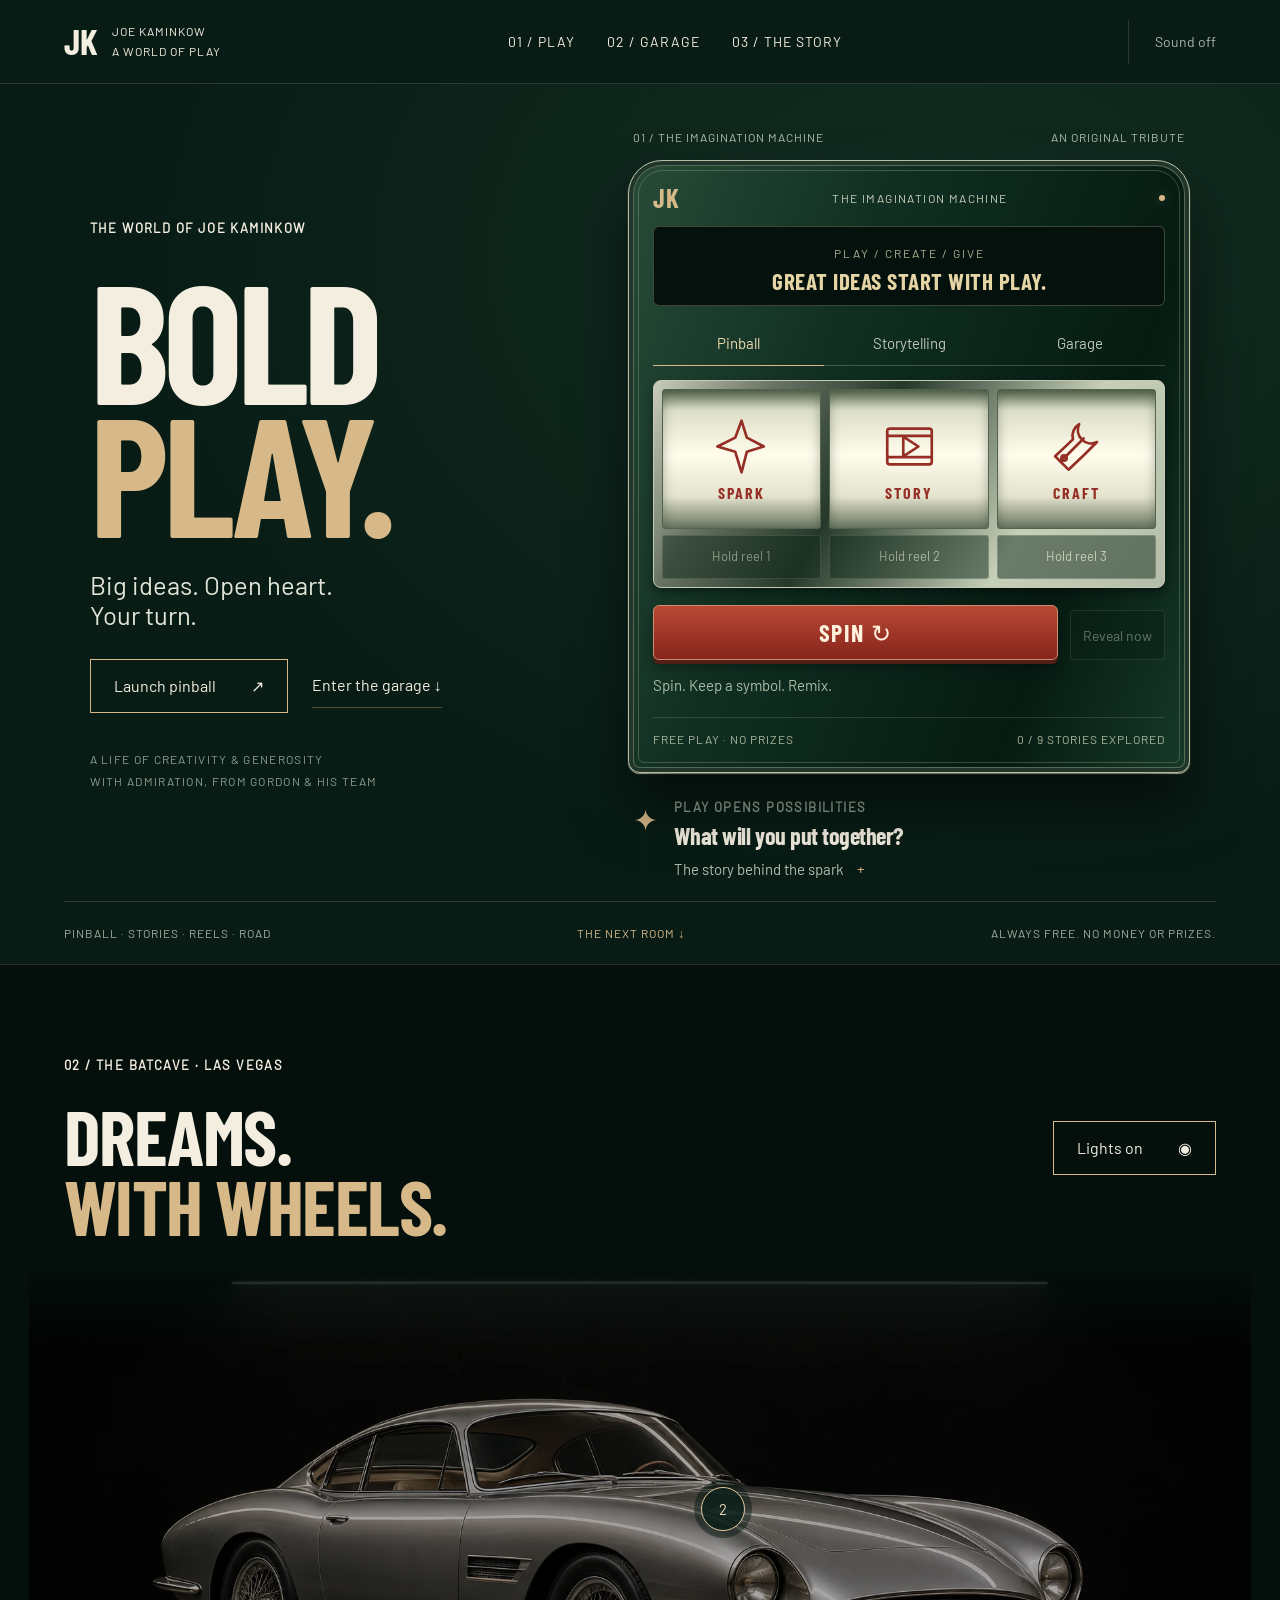
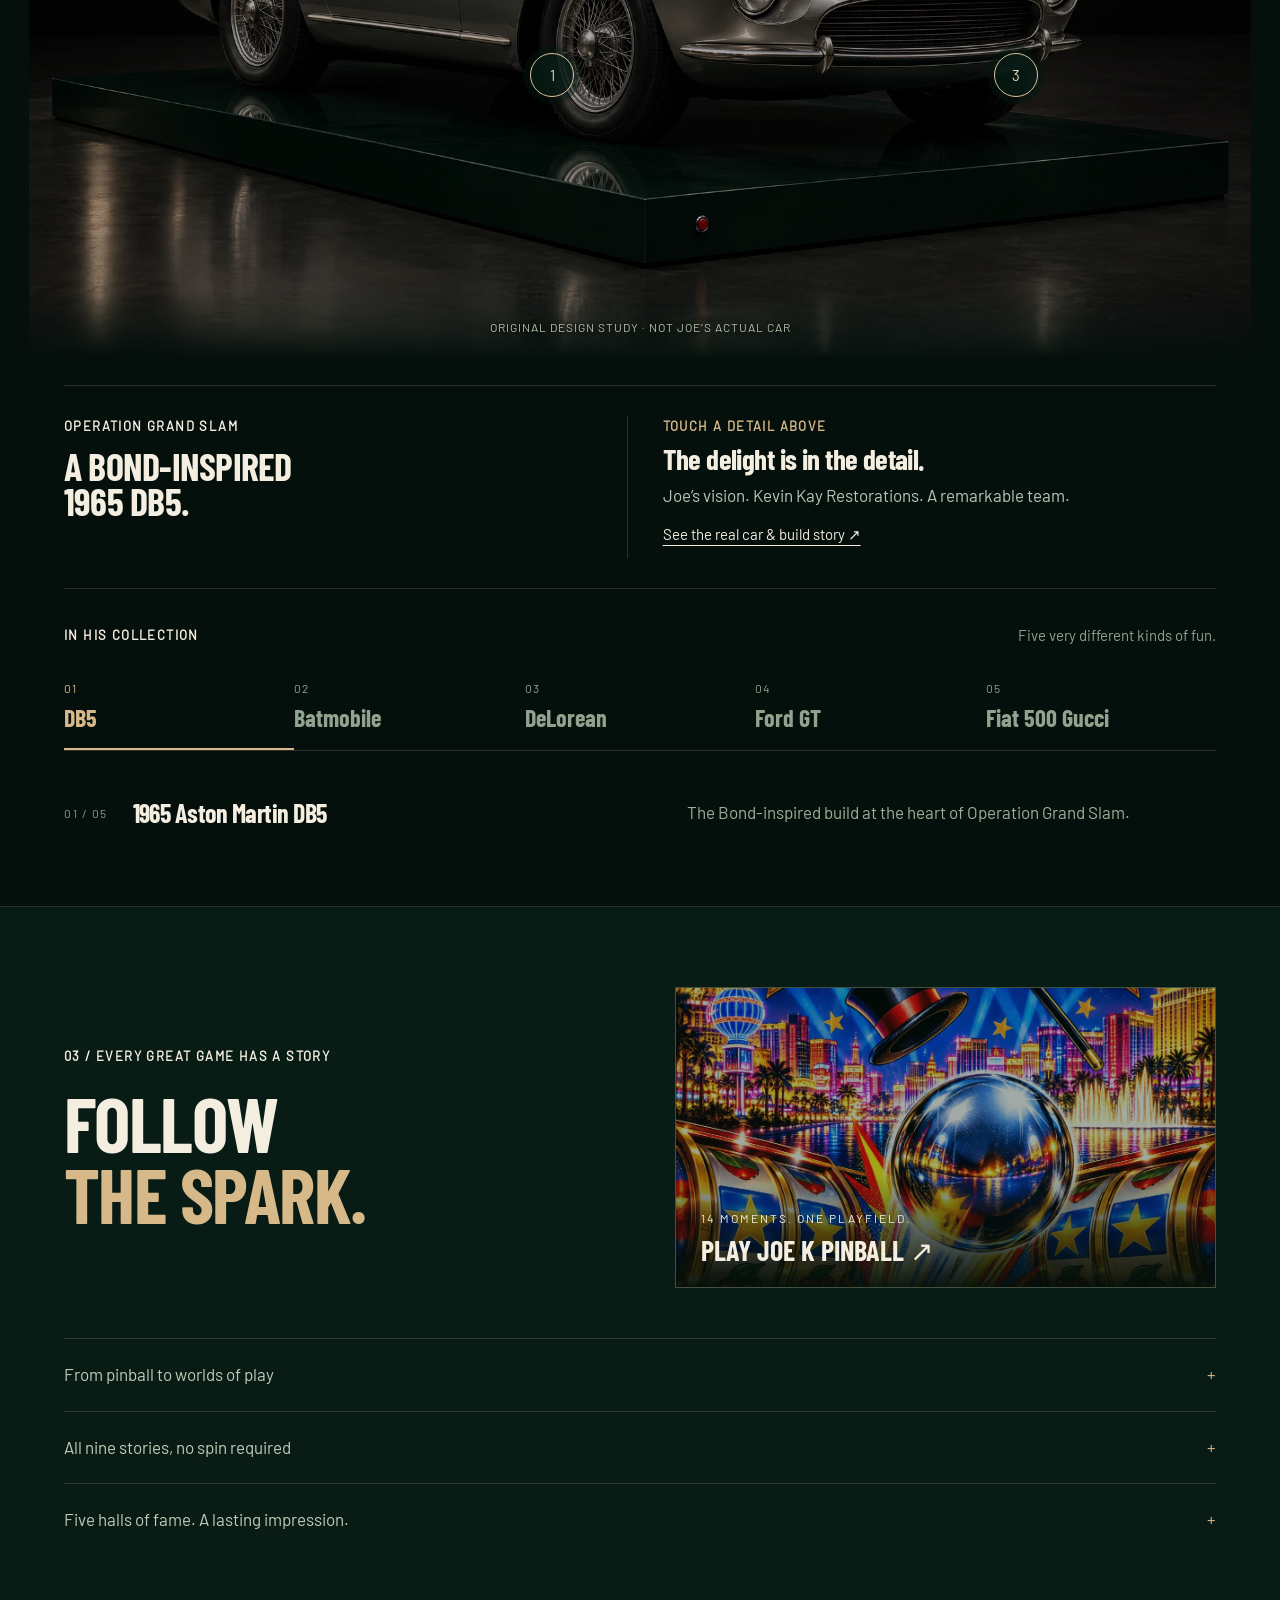
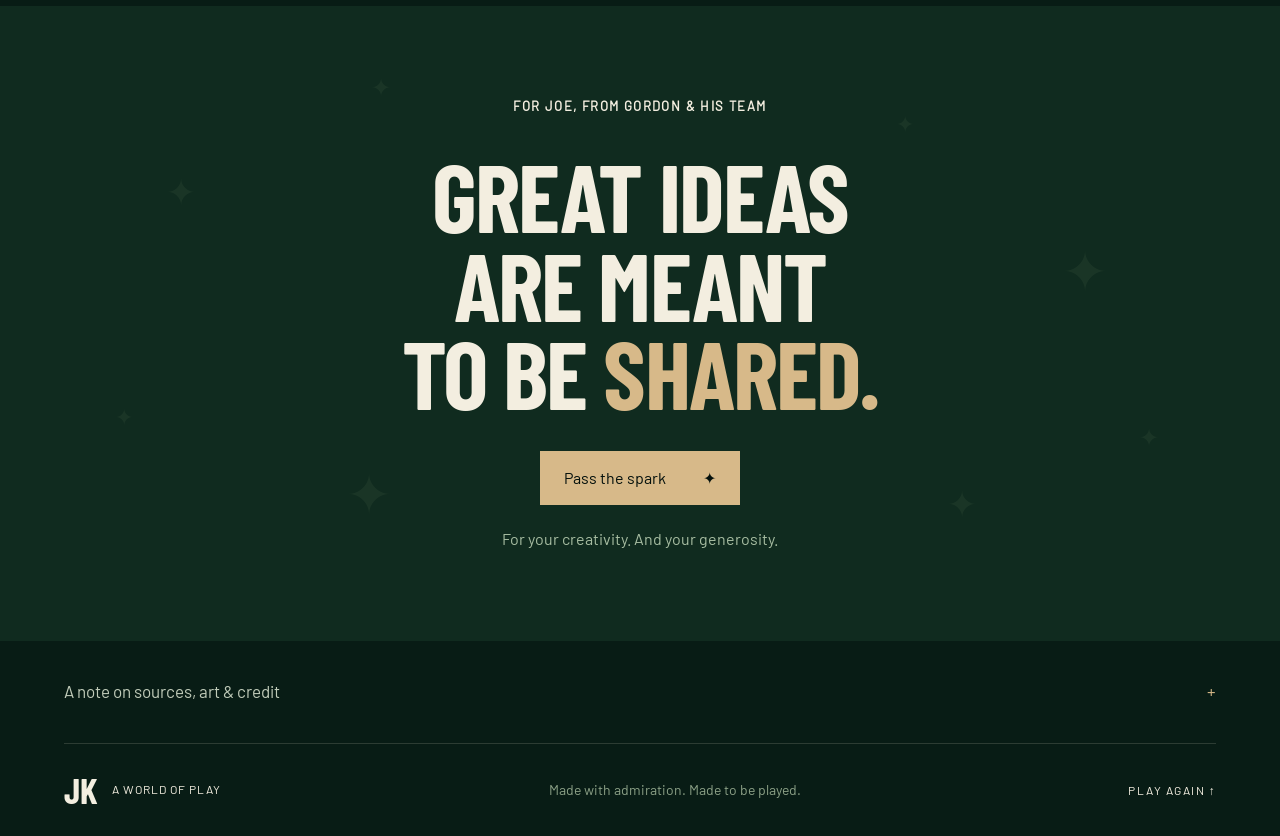
==== commit f3d27db9: "Joe K: readable type at every width (Gordon: fonts too small) Body copy 17px, labels 12px minimum, c" ====
--- a/index.html
+++ b/index.html
@@ -3,7 +3,7 @@
 <body><a class="skip" href="#spin">Skip to play</a>
 <header class="topbar"><a class="wordmark" href="#home">JK<span>JOE KAMINKOW<br>A WORLD OF PLAY</span></a><nav aria-label="Main navigation"><a href="#play">01 / PLAY</a><a href="#garage">02 / GARAGE</a><a href="#legacy">03 / THE STORY</a></nav><button class="sound-global" type="button" id="sound-toggle" aria-pressed="false">Sound off</button></header>
 <main id="main"><section class="hero" id="home" aria-labelledby="hero-title">
-<div class="hero-copy"><p class="eyebrow">THE WORLD OF JOE KAMINKOW</p><h1 id="hero-title">BOLD <br><em>PLAY.</em></h1><p class="hero-line">Big ideas. Open heart.<br>Your turn.</p><div class="hero-actions"><a class="button outline" href="pinball.html" data-open-pinball>Launch pinball <span>↗</span></a><a class="text-link" href="#garage">Enter the garage ↓</a></div><span class="edition">A LIFE OF CREATIVITY & GENEROSITY<br>WITH ADMIRATION, FROM GORDON & HIS TEAM</span></div>
+<div class="hero-copy"><p class="eyebrow">THE WORLD OF JOE KAMINKOW</p><h1 id="hero-title">BOLD <br><em>PLAY.</em></h1><p class="hero-line">Big ideas. Open heart. <br>Your turn.</p><div class="hero-actions"><a class="button outline" href="pinball.html" data-open-pinball>Launch pinball <span>↗</span></a><a class="text-link" href="#garage">Enter the garage ↓</a></div><span class="edition">A LIFE OF CREATIVITY & GENEROSITY<br>WITH ADMIRATION, FROM GORDON & HIS TEAM</span></div>
 <div class="play-stage" id="play"><div class="stage-label"><span>01 / THE IMAGINATION MACHINE</span><span>AN ORIGINAL TRIBUTE</span></div><div class="machine" id="machine"><div class="machine-top"><div class="maker-mark">JK</div><span>THE IMAGINATION MACHINE</span><span class="machine-dot" aria-hidden="true"></span></div><div class="machine-screen"><span class="screen-kicker">PLAY / CREATE / GIVE</span><p id="machine-message">GREAT IDEAS START WITH PLAY.</p></div>
 <fieldset class="lens-picker"><legend>CHOOSE YOUR WORLD</legend><label><input type="radio" name="world" value="pinball" checked><span>Pinball</span></label><label><input type="radio" name="world" value="stories"><span>Storytelling</span></label><label><input type="radio" name="world" value="garage"><span>Garage</span></label></fieldset>
 <div class="reel-bank" aria-label="Three creative symbols"><div class="reel-unit"><div class="reel" id="reel-0"><span class="symbol" data-symbol="0"></span><span class="reel-label">SPARK</span></div><button class="hold" type="button" data-reel="0" aria-pressed="false" disabled>Hold reel 1</button></div><div class="reel-unit"><div class="reel" id="reel-1"><span class="symbol" data-symbol="1"></span><span class="reel-label">STORY</span></div><button class="hold" type="button" data-reel="1" aria-pressed="false" disabled>Hold reel 2</button></div><div class="reel-unit"><div class="reel" id="reel-2"><span class="symbol" data-symbol="2"></span><span class="reel-label">CRAFT</span></div><button class="hold" type="button" data-reel="2" aria-pressed="false" disabled>Hold reel 3</button></div></div>
--- a/site.css
+++ b/site.css
@@ -8,3 +8,22 @@
 /* The original cinematic study is a stage, not documentary photography. */
 .showroom{margin-top:25px}.room-number,.ceiling-light{display:none}.car-art{mask-image:linear-gradient(transparent,#000 12%,#000 90%,transparent);filter:brightness(.65);height:auto}.showroom.lit .car-art{filter:brightness(1.04)}.showroom.lit{background:none}.art-label{bottom:3%;color:#b0bfaa;text-shadow:0 1px 4px #000}.hotspot:nth-child(1){--x:41%!important;--y:56%!important}.hotspot:nth-child(2){--x:55%!important;--y:32%!important}.hotspot:nth-child(3){--x:79%!important;--y:56%!important}@media(max-width:700px){.showroom{margin-top:25px;min-height:0}.car-art{width:115%;margin-left:-7.5%;height:auto}.art-label{font-size:6px;bottom:0}.hotspot:nth-child(1){--x:36%!important;--y:57%!important}.hotspot:nth-child(2){--x:51%!important;--y:29%!important}.hotspot:nth-child(3){--x:79%!important;--y:54%!important}}
 @media(max-width:700px){.hero{padding-top:20px}.hero-copy{gap:6px 15px}.hero-copy>.eyebrow{display:none}.hero h1{margin:6px 0 12px}.hero-line{grid-row:auto}.hero-actions{margin:4px 0 18px}.reel{height:96px}.machine-screen .screen-kicker{display:none}.machine-screen p{margin-top:0}.machine-screen{padding:12px 5px}}
+/* Type floor, 2026-10-06. Gordon: "the fonts are too small." Reading text 17px, labels 12px minimum, controls 15px+. Last in the file so it wins at every width. */
+.wordmark span{font-size:12px;letter-spacing:1px}.topbar nav a{font-size:14px;letter-spacing:1px}.sound-global{font-size:14px}
+.eyebrow,.hero-copy>.eyebrow,.section-top .eyebrow,.archive-top .eyebrow,.personal-note .eyebrow,.reveal-card .eyebrow,.detail-readout .eyebrow{font-size:13px;letter-spacing:1.4px}
+.button,.hero-actions .button,.section-top .button,#pinball-room form .button{font-size:16px}.text-link,.hero-actions .text-link{font-size:16px}
+.hero-line{font-size:clamp(19px,2vw,26px)}.edition{font-size:12px}.hero-floor{font-size:12px;letter-spacing:1px}
+.stage-label{font-size:12px;letter-spacing:1px}.machine-top{font-size:12px;letter-spacing:1.4px}.screen-kicker{font-size:12px;letter-spacing:2px}
+.lens-picker span{font-size:15px}.hold{font-size:13px}.small-controls button{font-size:14px}.machine-help{font-size:15px;line-height:1.45}.machine-bottom{font-size:12px;letter-spacing:1px}
+.reveal-card details{font-size:17px}.reveal-card summary{font-size:15px}.reveal-card a{font-size:15px}
+.hotspot{font-size:15px}.art-label{font-size:12px;letter-spacing:1px}
+.detail-readout p:not(.eyebrow){font-size:17px}.detail-readout a{font-size:15px}.collection-header span,.collection-header>span{font-size:15px}
+.car-tabs button span{font-size:12px;letter-spacing:1px}.car-detail>span{font-size:12px}.car-detail p{font-size:17px}
+.pinball-door>span{font-size:12px}
+.legacy-drawer>summary,.story-shelf>summary,.sources summary{font-size:17px}
+.chapter p:not(.eyebrow),.honors-grid>div>p,#all-stories p{font-size:17px}.chapter .credit,.source-line{font-size:15px!important}.chapter a,#all-stories a{font-size:15px}
+.timeline-link{font-size:16px}.honor-list li{font-size:17px}.honor-list span{font-size:13px}
+.personal-note>p:last-child{font-size:16px}.source-notes p{font-size:15px}
+footer p{font-size:14px}footer>a:last-child{font-size:12px}#pinball-room form>span{font-size:12px}.no-script{font-size:15px}
+@media(max-width:700px){.topbar nav a{font-size:13px;letter-spacing:.5px}.wordmark span{font-size:11px}.hero-floor{font-size:11px}.machine-bottom{font-size:11px;letter-spacing:.5px}.hold{font-size:12px}.car-tabs button span{font-size:11px}.honor-list span{font-size:12px}}
+@media(max-width:700px){.topbar nav{display:none}.wordmark span{font-size:11px;white-space:nowrap}.sound-global{white-space:nowrap;font-size:14px}}
